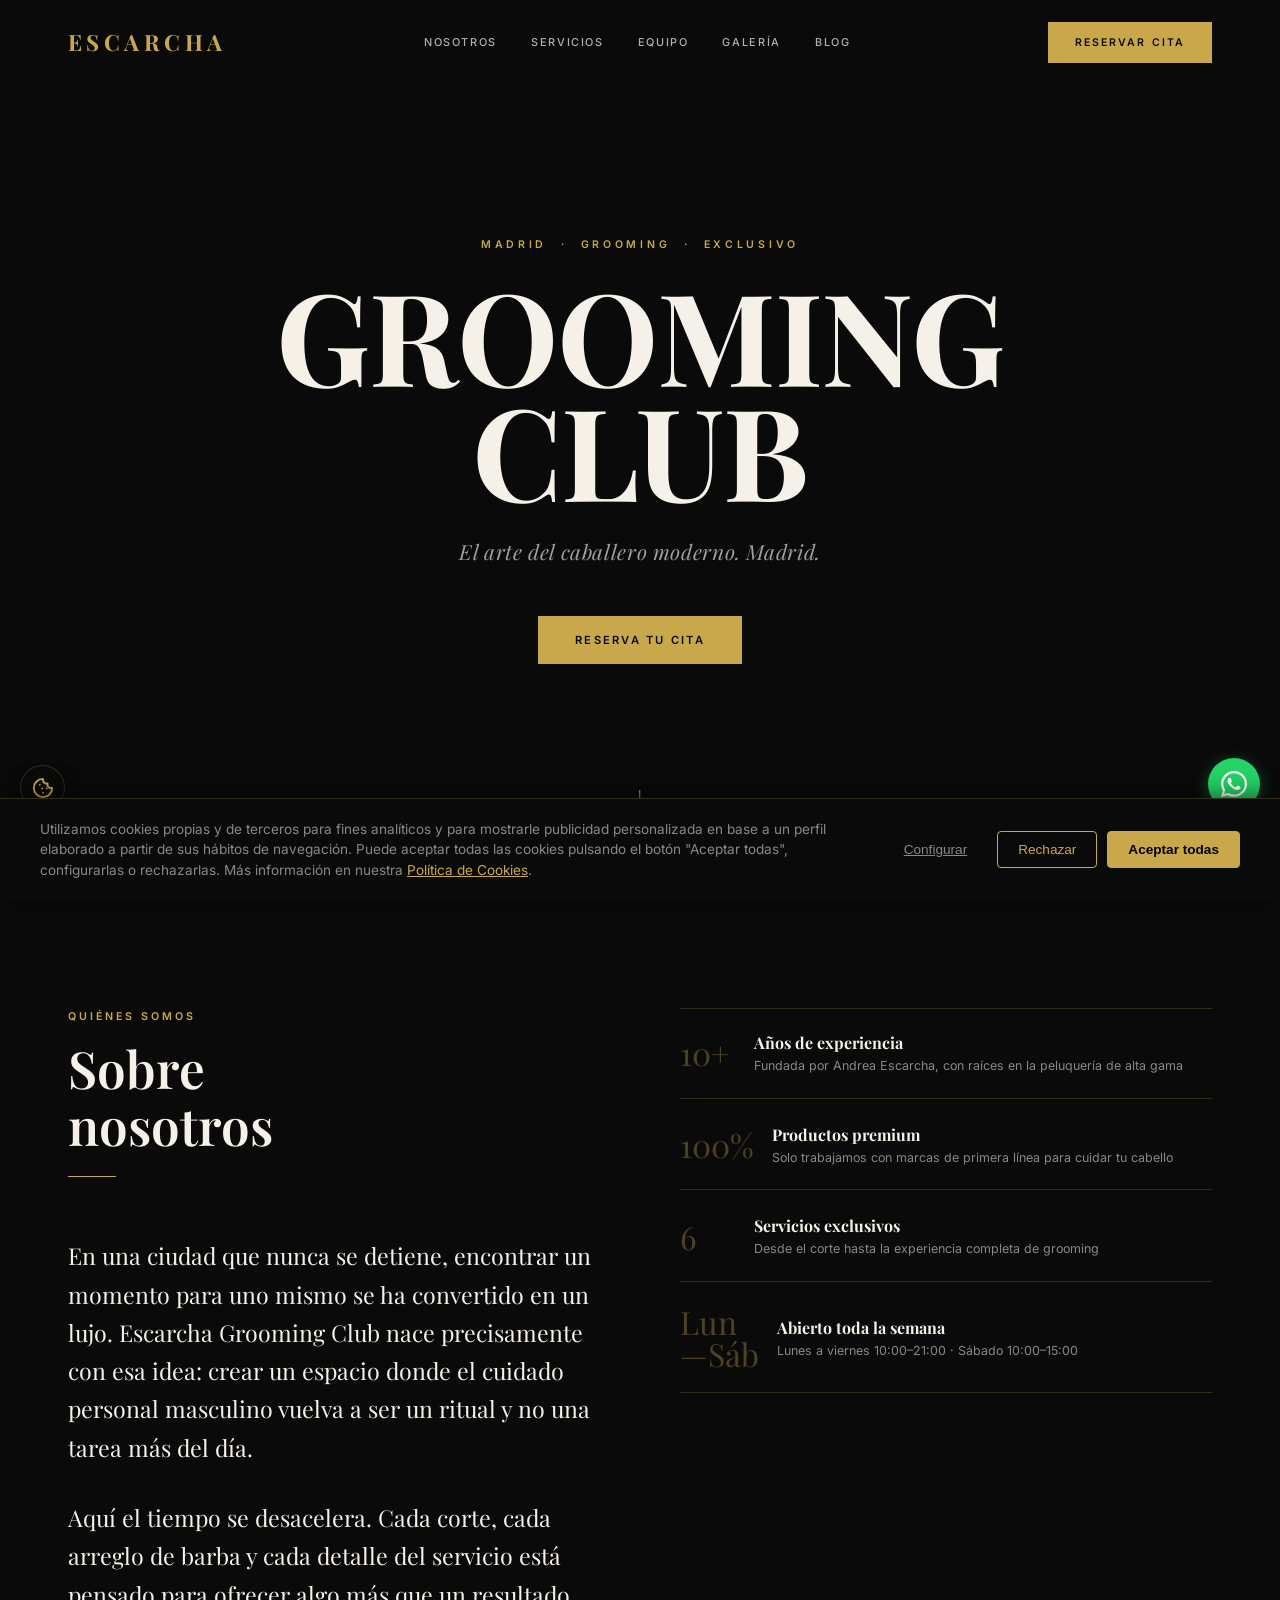
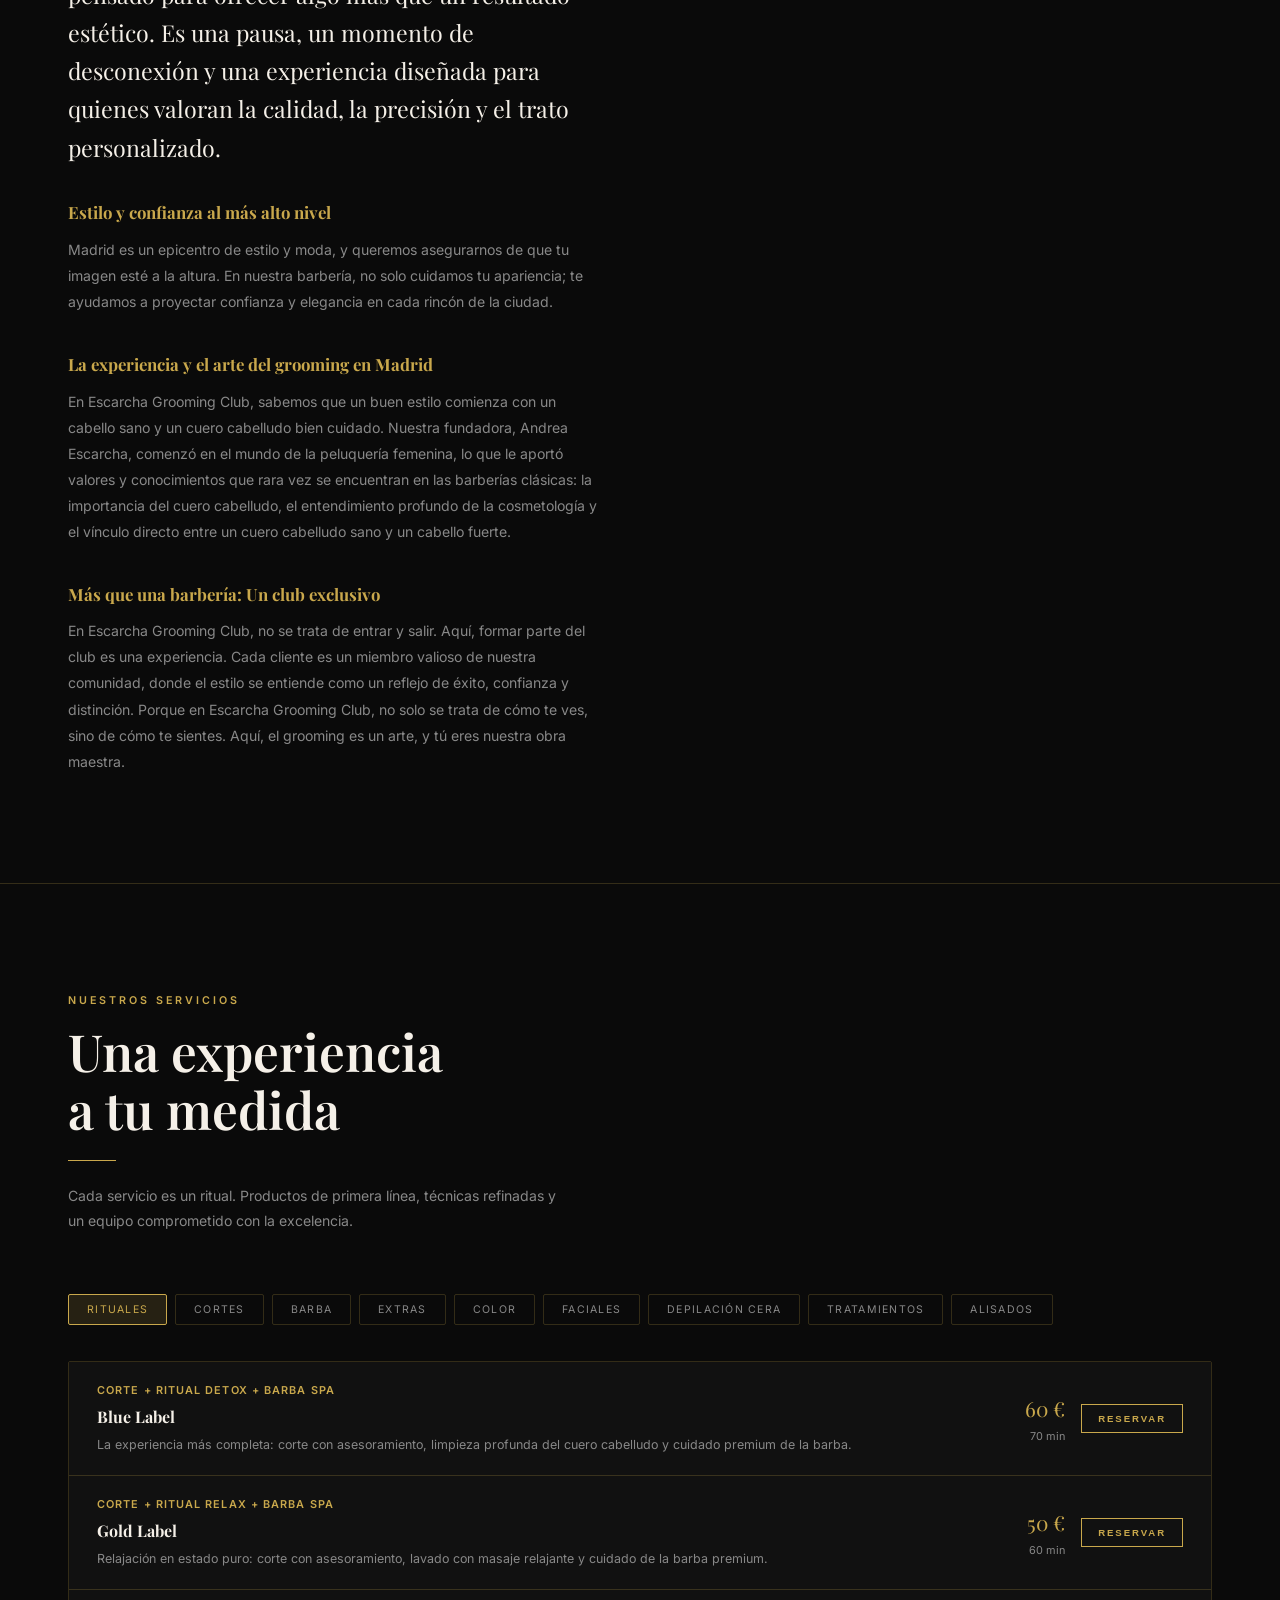
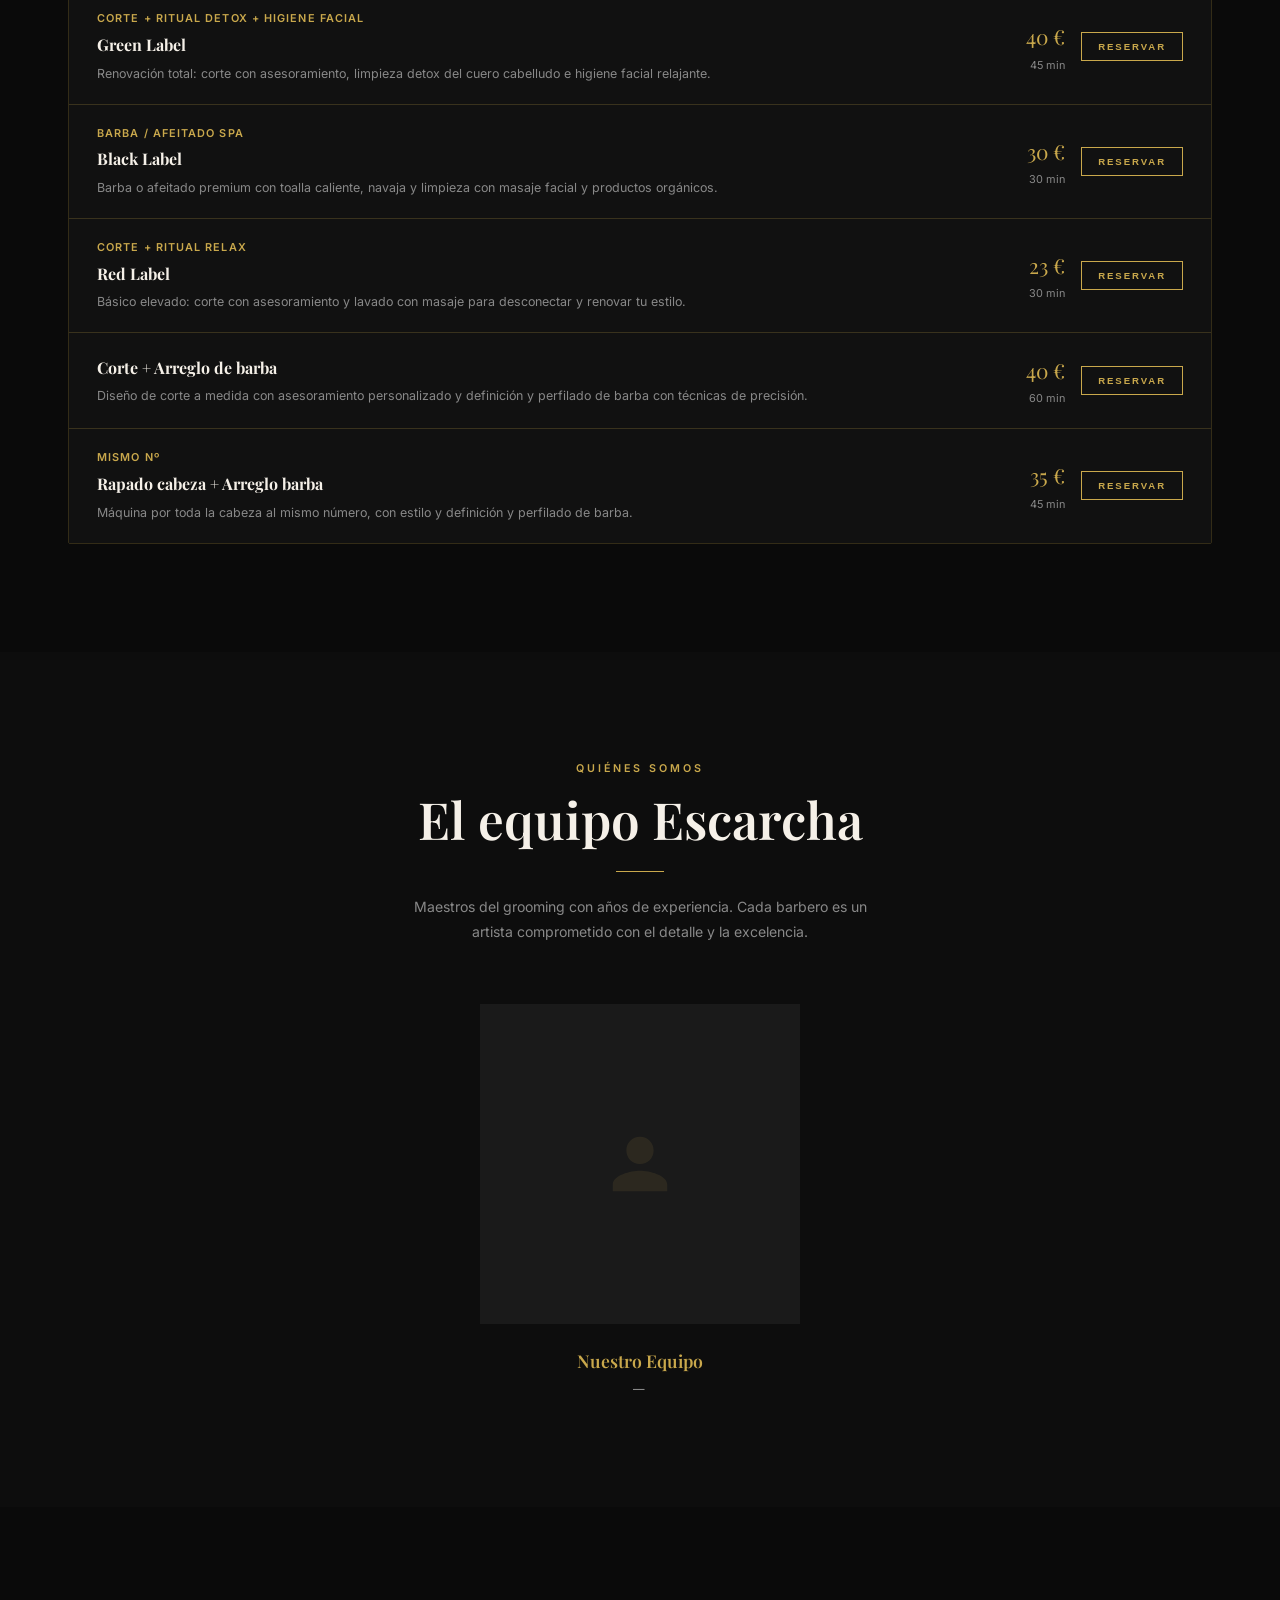
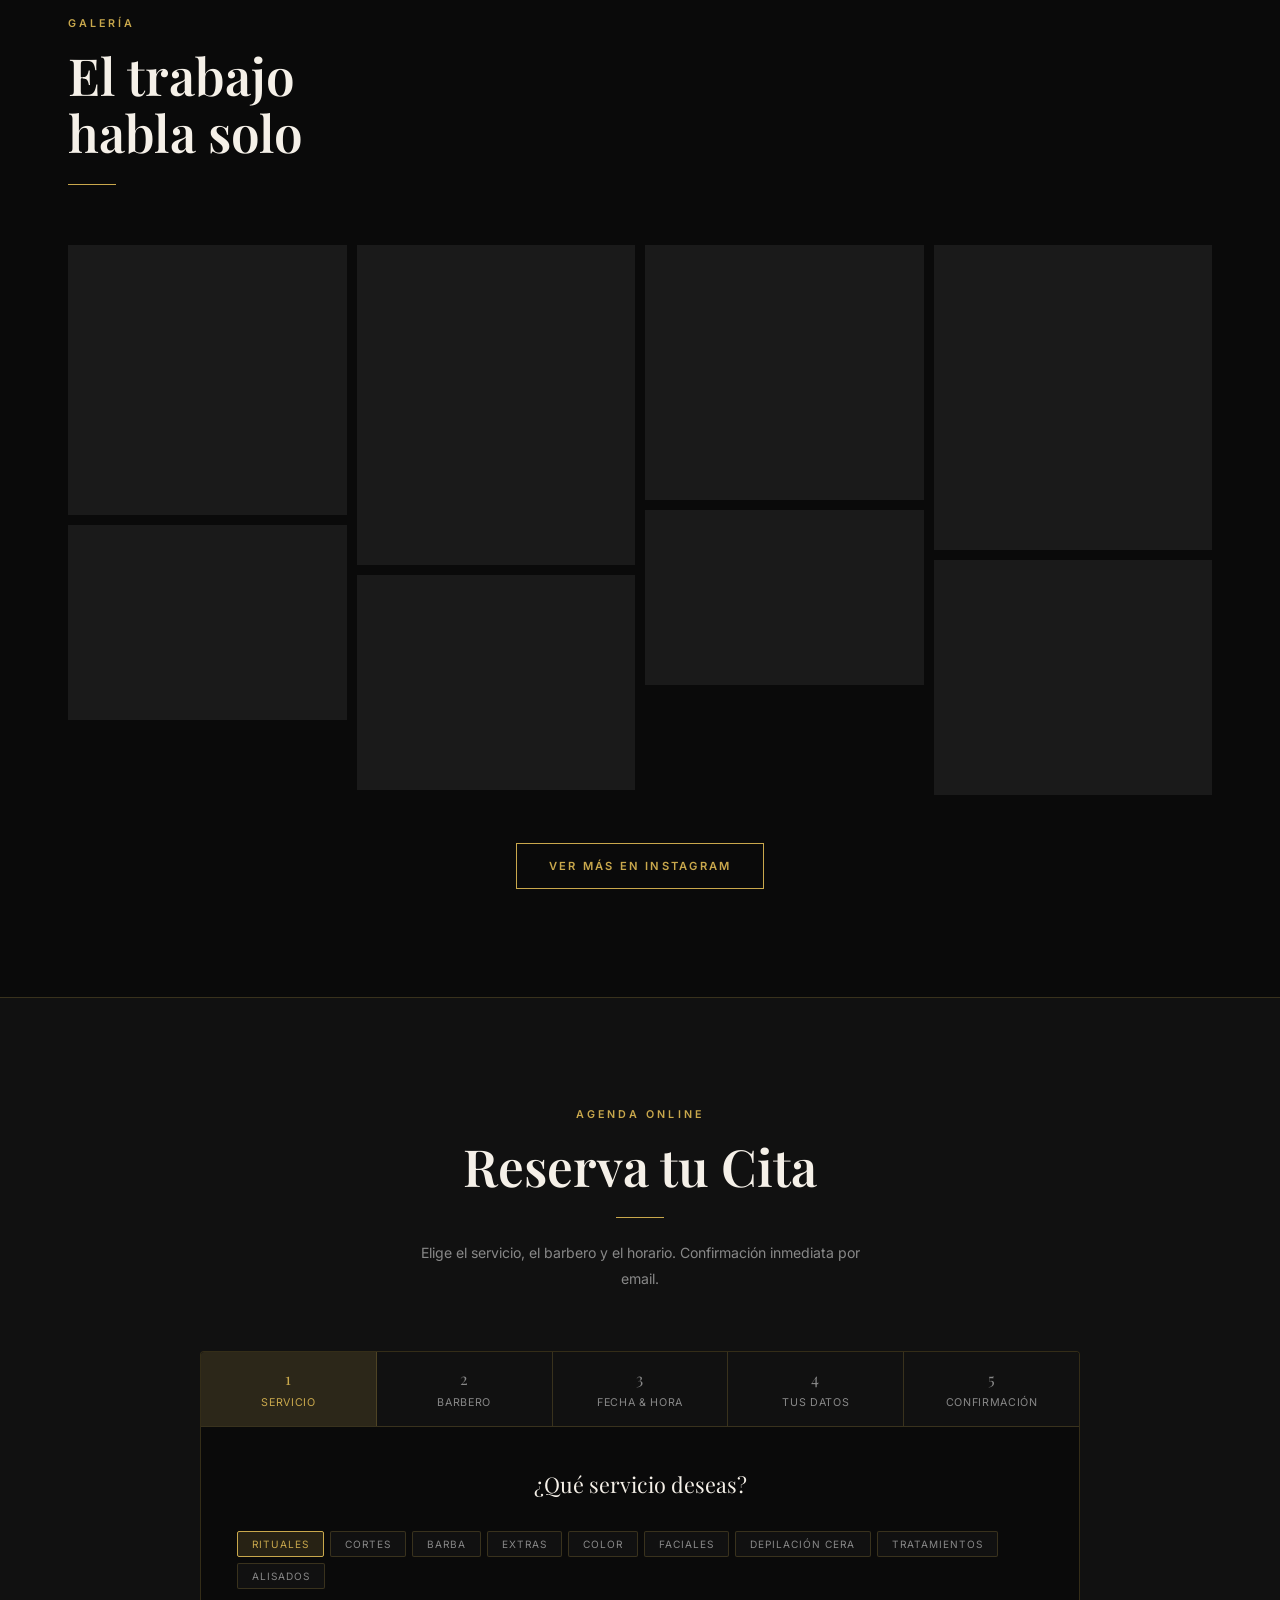
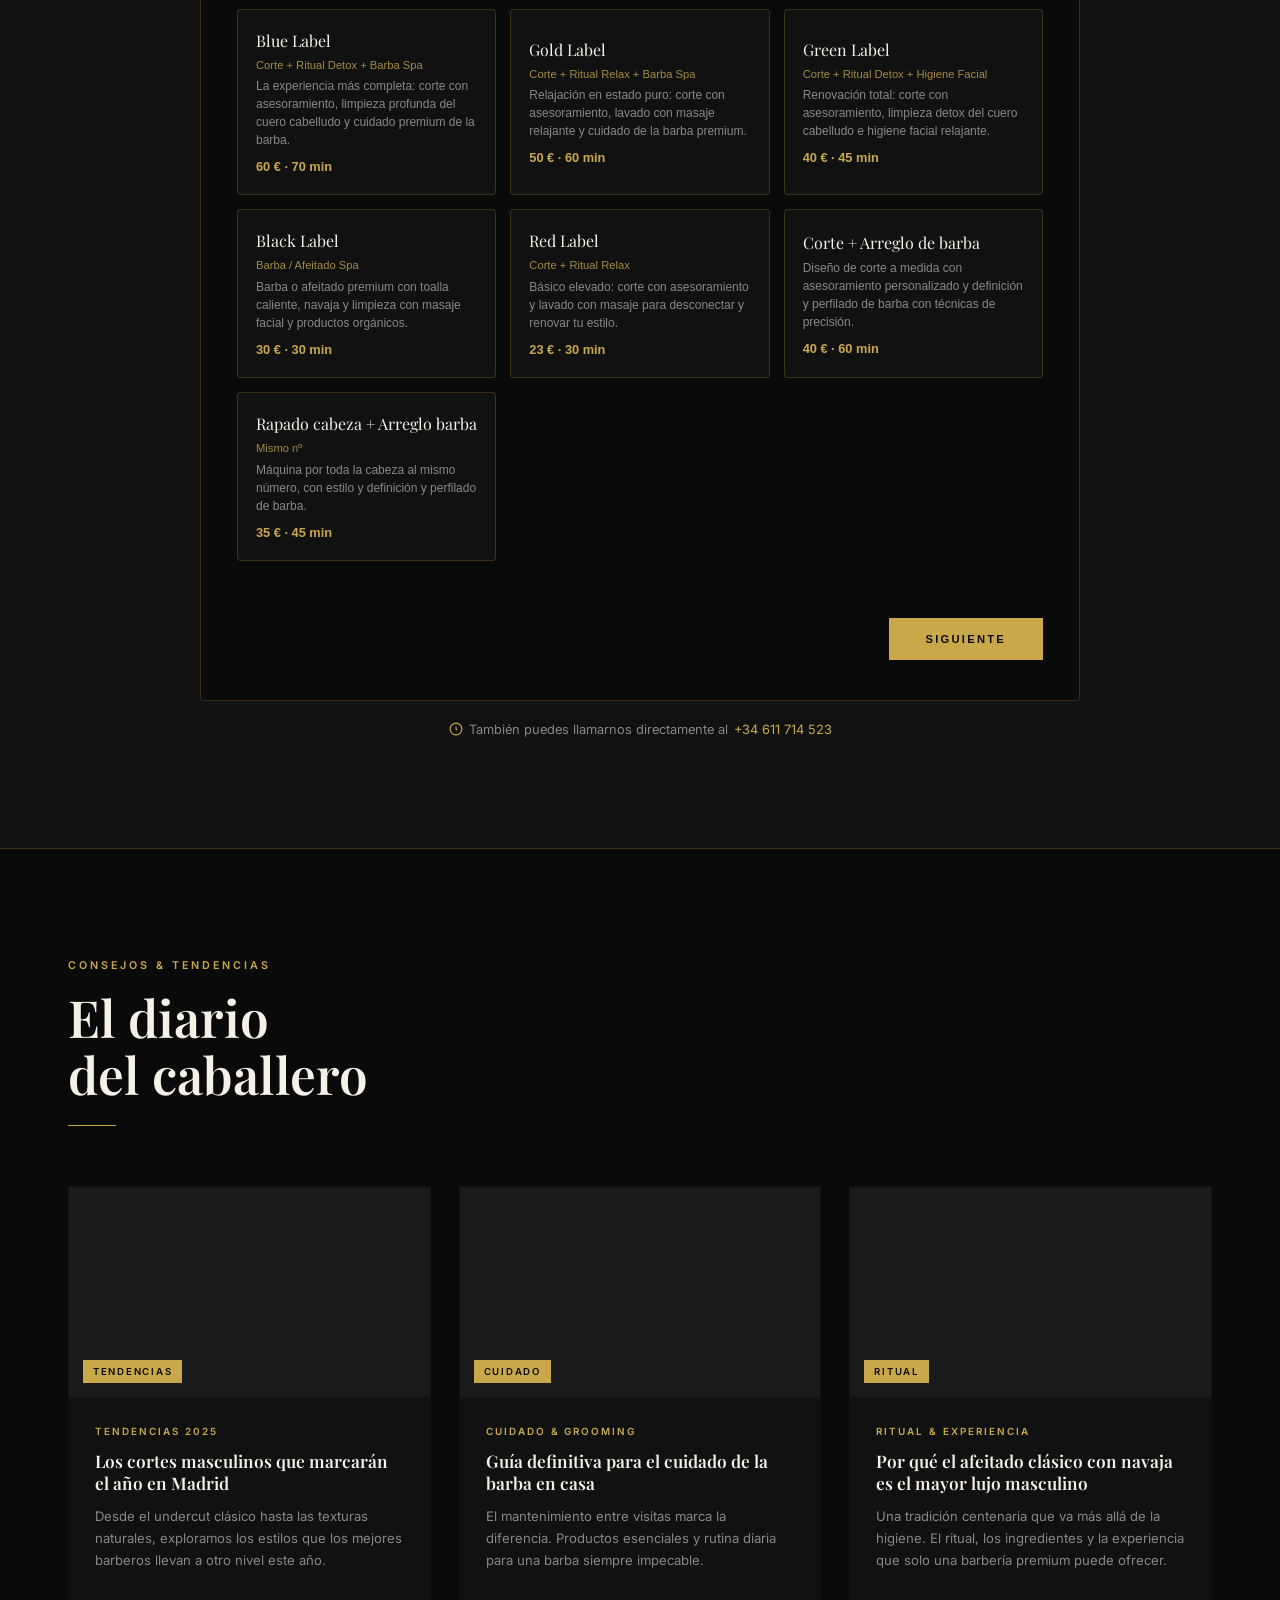
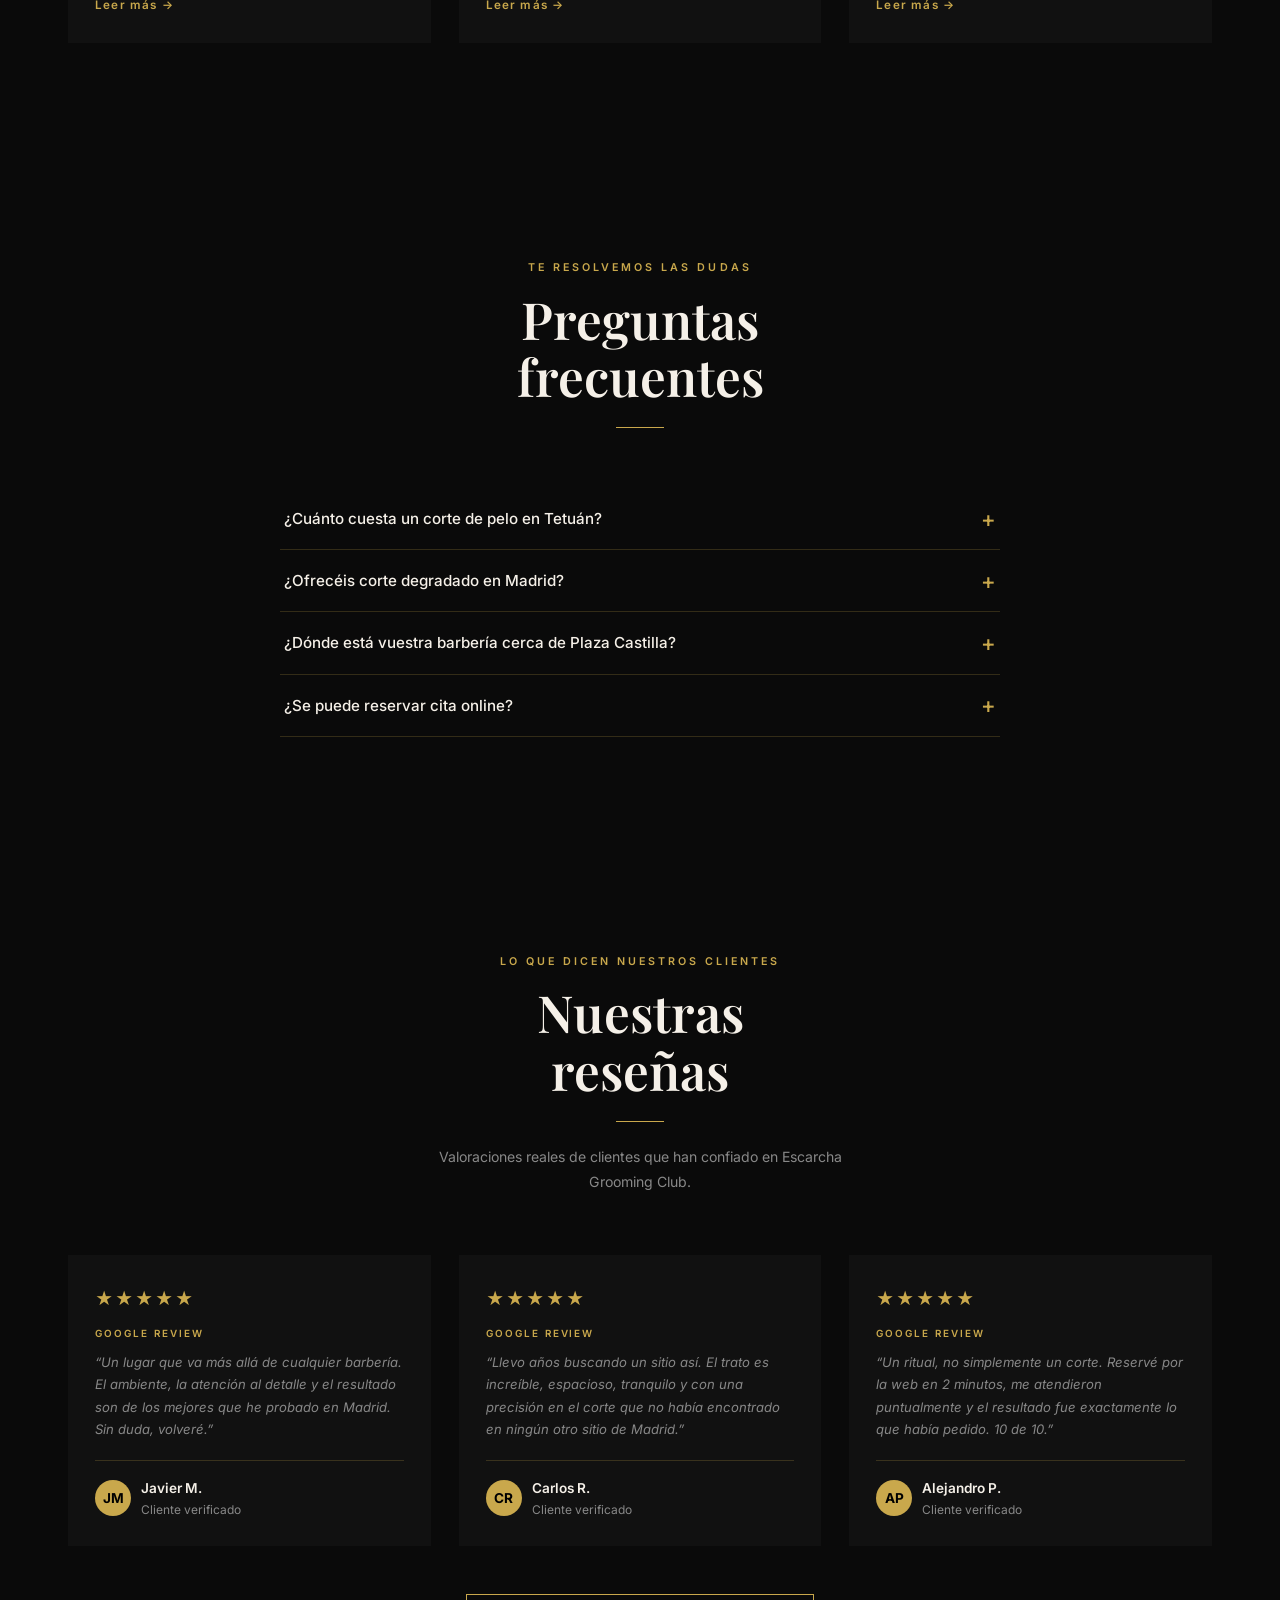
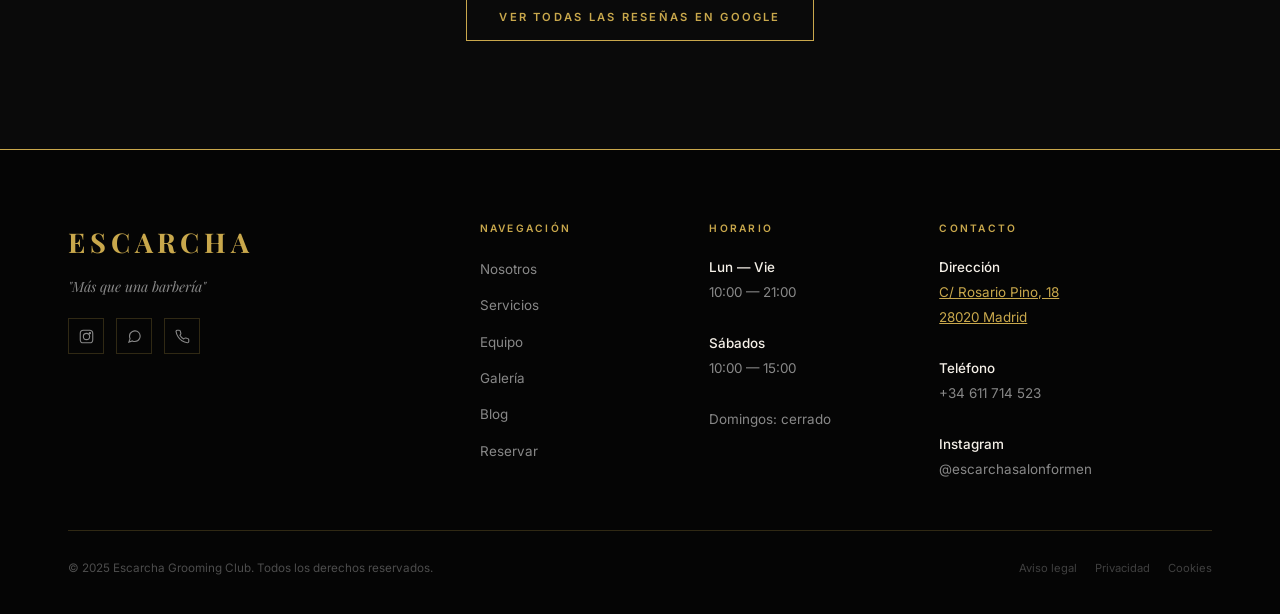
==== index.html @ e67a514d "Allow country prefix in phone validation" ====
<!DOCTYPE html>
<html lang="es">
<head>
  <meta charset="UTF-8" />
  <meta name="viewport" content="width=device-width, initial-scale=1.0" />
  <title>Barbería masculina en Tetuán Madrid | Escarcha Grooming Club</title>
  <meta name="description" content="Escarcha Grooming Club, barbería premium para hombres en Tetuán, Madrid. Cerca de Plaza Castilla y Paseo de la Castellana. Corte de pelo, corte degradado, arreglo de barba y afeitado clásico. Reserva online." />

  <!-- =====================================================================
       META OG — Actualizar og:image con URL real de la imagen de portada
  ====================================================================== -->
  <meta property="og:type"        content="website" />
  <meta property="og:title"       content="Barbería masculina en Tetuán Madrid | Escarcha Grooming Club" />
  <meta property="og:description" content="Barbería premium cerca de Plaza Castilla y Paseo de la Castellana. Corte, degradado, barba y afeitado clásico. Reserva online." />
  <meta property="og:url"         content="https://escarchagroomingclub.com" />
  <meta property="og:image"       content="https://escarchagroomingclub.com/og-image.jpg" /><!-- CAMBIAR: poner URL real -->
  <meta property="og:locale"      content="es_ES" />
  <meta name="twitter:card"        content="summary_large_image" />
  <meta name="twitter:title"       content="Escarcha Grooming Club" />
  <meta name="twitter:description" content="Barbería exclusiva para hombres en Madrid." />
  <meta name="twitter:image"       content="https://escarchagroomingclub.com/og-image.jpg" /><!-- CAMBIAR: poner URL real -->

  <!-- =====================================================================
       SCHEMA.ORG — LocalBusiness (HairSalon)
  ====================================================================== -->
  <script type="application/ld+json">
  {
    "@context": "https://schema.org",
    "@type": "HairSalon",
    "name": "Escarcha Grooming Club",
    "description": "Barbería premium para hombres en Tetuán, Madrid. Corte de pelo, corte degradado, arreglo de barba y afeitado clásico. Cerca de Plaza Castilla y Paseo de la Castellana.",
    "url": "https://escarcha.onrender.com",
    "telephone": "+34611714523",
    "priceRange": "€€",
    "currenciesAccepted": "EUR",
    "paymentAccepted": "Cash, Credit Card",
    "hasMap": "https://maps.google.com/?q=C/+Rosario+Pino+18+Madrid",
    "address": {
      "@type": "PostalAddress",
      "streetAddress": "C/ Rosario Pino, 18",
      "addressLocality": "Madrid",
      "addressRegion": "Madrid",
      "postalCode": "28020",
      "addressCountry": "ES"
    },
    "geo": {
      "@type": "GeoCoordinates",
      "latitude": 40.4469,
      "longitude": -3.7038
    },
    "openingHoursSpecification": [
      {
        "@type": "OpeningHoursSpecification",
        "dayOfWeek": ["Monday","Tuesday","Wednesday","Thursday","Friday"],
        "opens": "10:00",
        "closes": "21:00"
      },
      {
        "@type": "OpeningHoursSpecification",
        "dayOfWeek": "Saturday",
        "opens": "10:00",
        "closes": "15:00"
      }
    ],
    "hasOfferCatalog": {
      "@type": "OfferCatalog",
      "name": "Servicios de barbería",
      "itemListElement": [
        { "@type": "Offer", "itemOffered": { "@type": "Service", "name": "Corte de pelo para hombre Madrid" } },
        { "@type": "Offer", "itemOffered": { "@type": "Service", "name": "Corte degradado fade Tetuán" } },
        { "@type": "Offer", "itemOffered": { "@type": "Service", "name": "Arreglo de barba Madrid" } },
        { "@type": "Offer", "itemOffered": { "@type": "Service", "name": "Afeitado clásico Madrid" } }
      ]
    },
    "sameAs": ["https://www.instagram.com/escarchasalonformen"]
  }
  </script>
  <script type="application/ld+json">
  {
    "@context": "https://schema.org",
    "@type": "FAQPage",
    "mainEntity": [
      {
        "@type": "Question",
        "name": "¿Cuánto cuesta un corte de pelo en Tetuán?",
        "acceptedAnswer": { "@type": "Answer", "text": "En Escarcha Grooming Club los precios arrancan desde €15-€20 para cortes básicos y pueden llegar a €30-€40 para servicios premium personalizados con tratamientos incluidos." }
      },
      {
        "@type": "Question",
        "name": "¿Ofrecéis corte degradado en Madrid?",
        "acceptedAnswer": { "@type": "Answer", "text": "Sí, el corte degradado (fade) es uno de nuestros servicios estrella. Realizamos todos los estilos de fade: bajo, medio, alto y skin fade, siempre con acabado de precisión." }
      },
      {
        "@type": "Question",
        "name": "¿Dónde está vuestra barbería cerca de Plaza Castilla?",
        "acceptedAnswer": { "@type": "Answer", "text": "Estamos en C/ Rosario Pino, 18, Madrid (CP 28020), a pocos minutos de Plaza Castilla y Paseo de la Castellana, con fácil acceso en metro y autobús." }
      },
      {
        "@type": "Question",
        "name": "¿Se puede reservar cita online?",
        "acceptedAnswer": { "@type": "Answer", "text": "Sí, puedes reservar tu cita directamente desde nuestra web en la sección de Reservas. Elijes barbero, servicio, día y hora en menos de 2 minutos." }
      }
    ]
  }
  </script>

  <!-- Google Fonts: Playfair Display + Inter -->
  <link rel="preconnect" href="https://fonts.googleapis.com" />
  <link rel="preconnect" href="https://fonts.gstatic.com" crossorigin />
  <link href="https://fonts.googleapis.com/css2?family=Playfair+Display:ital,wght@0,400;0,600;0,700;1,400&family=Inter:wght@300;400;500;600&display=swap" rel="stylesheet" />

  <!-- Google Identity Services -->
  <script src="https://accounts.google.com/gsi/client" async defer></script>

  <style>
    /* ===================================================================
       CSS CUSTOM PROPERTIES — Editar aquí para cambiar el tema completo
    =================================================================== */
    :root {
      --color-bg:       #0a0a0a;
      --color-bg-card:  #111111;
      --color-bg-hover: #161616;
      --color-gold:     #c9a84c;
      --color-gold-dim: rgba(201,168,76,0.15);
      --color-white:    #f5f0e8;
      --color-gray:     #888888;
      --color-border:   rgba(201,168,76,0.22);

      --font-display: 'Playfair Display', Georgia, serif;
      --font-body:    'Inter', system-ui, sans-serif;

      --transition: 0.35s cubic-bezier(0.25, 0.46, 0.45, 0.94);

      /* ================================================================
         IMAGEN FONDO HERO — Cambiar por URL real o ruta local
         Ejemplo local: url('img/hero.jpg')
      ================================================================ */
      --hero-bg-image: url('https://images.unsplash.com/photo-1503951914875-452162b0f3f1?w=1920&q=80');
    }

    /* ===================================================================
       RESET & BASE
    =================================================================== */
    *, *::before, *::after { box-sizing: border-box; margin: 0; padding: 0; }
    html { scroll-behavior: smooth; font-size: 16px; }

    /* ACCESIBILIDAD: visually hidden para SEO semántico */
    .sr-only {
      position: absolute; width: 1px; height: 1px;
      padding: 0; margin: -1px; overflow: hidden;
      clip: rect(0,0,0,0); white-space: nowrap; border: 0;
    }

    /* FAQ ACORDEON */
    .faq-list { max-width: 720px; margin: 48px auto 0; }
    .faq-item { border-bottom: 1px solid var(--color-border); }
    .faq-q {
      list-style: none; cursor: pointer;
      padding: 18px 4px; font-size: 0.95rem; font-weight: 500;
      color: var(--color-white); display: flex; justify-content: space-between; align-items: center;
      transition: color var(--transition);
    }
    .faq-q::after { content: '+'; color: var(--color-gold); font-size: 1.4rem; line-height: 1; transition: transform 0.3s; }
    details[open] > .faq-q::after { transform: rotate(45deg); }
    .faq-q:hover { color: var(--color-gold); }
    .faq-a { padding: 0 4px 18px; font-size: 0.88rem; color: var(--color-gray); line-height: 1.8; }

    body {
      background: var(--color-bg);
      color: var(--color-white);
      font-family: var(--font-body);
      font-weight: 400;
      line-height: 1.65;
      overflow-x: hidden;
      -webkit-font-smoothing: antialiased;
    }
    img { display: block; max-width: 100%; }
    a   { color: inherit; text-decoration: none; }
    ul  { list-style: none; }

    /* ===================================================================
       UTILIDADES
    =================================================================== */
    .container {
      width: 100%;
      max-width: 1200px;
      margin: 0 auto;
      padding: 0 28px;
    }
    .section-label {
      display: block;
      font-size: 0.67rem;
      font-weight: 600;
      letter-spacing: 0.28em;
      text-transform: uppercase;
      color: var(--color-gold);
      margin-bottom: 14px;
    }
    .section-title {
      font-family: var(--font-display);
      font-size: clamp(2rem, 5vw, 3.2rem);
      font-weight: 600;
      line-height: 1.12;
      color: var(--color-white);
    }
    .gold-divider {
      display: block;
      width: 48px;
      height: 1px;
      background: var(--color-gold);
      margin: 22px 0;
    }
    .center { text-align: center; }
    .center .gold-divider { margin-left: auto; margin-right: auto; }

    /* Botón primario dorado */
    .btn-gold {
      display: inline-block;
      padding: 14px 36px;
      background: var(--color-gold);
      border: 1px solid var(--color-gold);
      color: var(--color-bg);
      font-size: 0.7rem;
      font-weight: 600;
      letter-spacing: 0.2em;
      text-transform: uppercase;
      transition: background var(--transition), color var(--transition);
      cursor: pointer;
    }
    .btn-gold:hover { background: transparent; color: var(--color-gold); }

    /* Botón outline dorado */
    .btn-outline {
      display: inline-block;
      padding: 13px 32px;
      border: 1px solid var(--color-gold);
      background: transparent;
      color: var(--color-gold);
      font-size: 0.7rem;
      font-weight: 600;
      letter-spacing: 0.2em;
      text-transform: uppercase;
      transition: background var(--transition), color var(--transition);
      cursor: pointer;
    }
    .btn-outline:hover { background: var(--color-gold); color: var(--color-bg); }

    /* ===================================================================
       ANIMACIONES SCROLL — Intersection Observer (sin librerías)
    =================================================================== */
    .reveal {
      opacity: 0;
      transform: translateY(28px);
      transition: opacity 0.7s ease, transform 0.7s ease;
    }
    .reveal.visible {
      opacity: 1;
      transform: translateY(0);
    }
    .reveal-d1 { transition-delay: 0.08s; }
    .reveal-d2 { transition-delay: 0.16s; }
    .reveal-d3 { transition-delay: 0.24s; }
    .reveal-d4 { transition-delay: 0.32s; }
    .reveal-d5 { transition-delay: 0.40s; }

    /* ===================================================================
       SECCIONES — Espaciado
    =================================================================== */
    .sec { padding: 108px 0; }
    .sec-sm { padding: 80px 0; }
    .sec-head { margin-bottom: 60px; }

    /* ===================================================================
       1. HEADER FIJO
    =================================================================== */
    #header {
      position: fixed;
      top: 0; left: 0; right: 0;
      z-index: 1000;
      padding: 22px 0;
      transition: padding var(--transition), background var(--transition), backdrop-filter var(--transition), border-color var(--transition);
      border-bottom: 1px solid transparent;
    }
    #header.scrolled {
      padding: 13px 0;
      background: rgba(10,10,10,0.9);
      backdrop-filter: blur(18px);
      -webkit-backdrop-filter: blur(18px);
      border-bottom-color: var(--color-border);
    }
    .hd-inner {
      display: flex;
      align-items: center;
      justify-content: space-between;
      gap: 24px;
    }
    .hd-logo {
      font-family: var(--font-display);
      font-size: 1.4rem;
      font-weight: 700;
      letter-spacing: 0.2em;
      color: var(--color-gold);
      text-transform: uppercase;
      flex-shrink: 0;
    }
    .hd-nav {
      display: flex;
      align-items: center;
      gap: 34px;
    }
    .hd-nav a {
      font-size: 0.68rem;
      font-weight: 500;
      letter-spacing: 0.15em;
      text-transform: uppercase;
      color: rgba(245,240,232,0.72);
      transition: color var(--transition), opacity var(--transition);
    }
    .hd-nav a:hover { color: var(--color-gold); opacity: 1; }

    /* Hamburger */
    .hbg {
      display: none;
      flex-direction: column;
      gap: 5px;
      padding: 4px;
      background: none;
      border: none;
      cursor: pointer;
    }
    .hbg span {
      display: block;
      width: 24px;
      height: 1px;
      background: var(--color-white);
      transition: var(--transition);
    }
    .hbg.open span:nth-child(1) { transform: translateY(6px) rotate(45deg); }
    .hbg.open span:nth-child(2) { opacity: 0; }
    .hbg.open span:nth-child(3) { transform: translateY(-6px) rotate(-45deg); }

    /* Mobile nav overlay */
    .mob-nav {
      display: none;
      position: fixed;
      inset: 0;
      z-index: 999;
      background: rgba(10,10,10,0.97);
      flex-direction: column;
      align-items: center;
      justify-content: center;
      gap: 30px;
    }
    .mob-nav.open { display: flex; }
    .mob-nav a {
      font-family: var(--font-display);
      font-size: 1.6rem;
      color: var(--color-white);
      transition: color var(--transition);
    }
    .mob-nav a:hover { color: var(--color-gold); }

    @media (max-width: 900px) {
      .hd-nav, .hd-cta { display: none; }
      .hbg { display: flex; }
    }

    /* ===================================================================
       2. HERO — Fullscreen
    =================================================================== */
    #hero {
      position: relative;
      min-height: 100vh;
      display: flex;
      align-items: center;
      justify-content: center;
      text-align: center;
      overflow: hidden;
    }
    .hero-bg {
      position: absolute;
      inset: 0;
      /* IMAGEN HERO — Cambia --hero-bg-image en :root */
      background-image: var(--hero-bg-image);
      background-size: cover;
      background-position: center;
      filter: brightness(0.25);
      transform: scale(1.04);
      transition: transform 9s ease-out;
    }
    .hero-bg.loaded { transform: scale(1); }
    .hero-ov {
      position: absolute;
      inset: 0;
      background: linear-gradient(to bottom, rgba(10,10,10,0.1) 0%, rgba(10,10,10,0.05) 50%, rgba(10,10,10,0.65) 100%);
    }
    .hero-cnt {
      position: relative;
      z-index: 2;
      max-width: 800px;
      padding: 0 28px;
    }
    .hero-eyebrow {
      font-size: 0.66rem;
      font-weight: 600;
      letter-spacing: 0.35em;
      text-transform: uppercase;
      color: var(--color-gold);
      margin-bottom: 24px;
    }
    .hero-title {
      font-family: var(--font-display);
      font-size: clamp(4rem, 12vw, 8rem);
      font-weight: 700;
      line-height: 0.9;
      letter-spacing: -0.01em;
      color: var(--color-white);
      margin-bottom: 26px;
    }
    .hero-sub {
      font-family: var(--font-display);
      font-style: italic;
      font-size: clamp(1rem, 2.4vw, 1.3rem);
      color: rgba(245,240,232,0.65);
      margin-bottom: 48px;
      letter-spacing: 0.03em;
    }
    .hero-scroll-ind {
      position: absolute;
      bottom: 38px;
      left: 50%;
      transform: translateX(-50%);
      display: flex;
      flex-direction: column;
      align-items: center;
      gap: 8px;
      color: rgba(245,240,232,0.35);
      font-size: 0.6rem;
      letter-spacing: 0.2em;
      text-transform: uppercase;
    }
    .hero-scroll-line {
      width: 1px;
      height: 48px;
      background: linear-gradient(to bottom, var(--color-gold), transparent);
      animation: pulse-line 2.2s ease-in-out infinite;
    }
    @keyframes pulse-line {
      0%, 100% { opacity: 0.35; }
      50%       { opacity: 1; }
    }

    /* ===================================================================
       3. SERVICIOS + PRECIOS
    =================================================================== */
    #servicios { background: var(--color-bg); }

    /* Tabs de categoría */
    .srv-tabs {
      display: flex;
      flex-wrap: wrap;
      gap: 8px;
      margin-bottom: 36px;
    }
    .srv-tab {
      background: none;
      border: 1px solid var(--color-border);
      color: var(--color-gray);
      font-family: var(--font-body);
      font-size: 0.66rem;
      letter-spacing: 0.12em;
      text-transform: uppercase;
      padding: 8px 18px;
      cursor: pointer;
      border-radius: 2px;
      transition: all var(--transition);
    }
    .srv-tab:hover { border-color: var(--color-gold); color: var(--color-white); }
    .srv-tab.active { background: var(--color-gold-dim); border-color: var(--color-gold); color: var(--color-gold); }

    /* Panel de servicios */
    .srv-panel { display: none; }
    .srv-panel.active { display: block; }
    .srv-list { border: 1px solid var(--color-border); border-radius: 2px; overflow: hidden; }

    .srv-row {
      display: grid;
      grid-template-columns: 1fr auto;
      gap: 20px;
      align-items: center;
      padding: 20px 28px;
      background: var(--color-bg-card);
      border-bottom: 1px solid var(--color-border);
      position: relative;
      overflow: hidden;
      transition: background var(--transition);
    }
    .srv-row::before {
      content: '';
      position: absolute;
      left: 0; top: 0;
      width: 2px; height: 0;
      background: var(--color-gold);
      transition: height 0.4s ease;
    }
    .srv-row:hover::before { height: 100%; }
    .srv-row:hover { background: var(--color-bg-hover); }
    .srv-row:last-child { border-bottom: none; }

    .srv-row-subtitle {
      font-size: 0.68rem;
      color: var(--color-gold);
      text-transform: uppercase;
      letter-spacing: 0.1em;
      font-weight: 600;
      margin: 0 0 4px;
    }
    .srv-row-name {
      font-family: var(--font-display);
      font-size: 1rem;
      color: var(--color-white);
      margin: 0 0 5px;
    }
    .srv-row-desc {
      font-size: 0.78rem;
      color: var(--color-gray);
      line-height: 1.6;
      margin: 0;
    }
    .srv-row-right { text-align: right; flex-shrink: 0; }
    .srv-row-price {
      font-family: var(--font-display);
      font-size: 1.3rem;
      color: var(--color-gold);
      display: block;
      white-space: nowrap;
    }
    .srv-row-dur {
      font-size: 0.68rem;
      color: var(--color-gray);
      display: block;
      margin-top: 3px;
      white-space: nowrap;
    }
    @media (max-width: 560px) {
      .srv-row { grid-template-columns: 1fr; }
      .srv-row-right { text-align: left; display: flex; align-items: center; gap: 14px; margin-top: 8px; }
    }

    /* Tabs categoría en el widget de reservas */
    .bk-cat-tabs {
      display: flex;
      flex-wrap: wrap;
      gap: 6px;
      margin-bottom: 20px;
    }
    .bk-cat-tab {
      background: var(--color-bg-card);
      border: 1px solid var(--color-border);
      color: var(--color-gray);
      font-family: var(--font-body);
      font-size: 0.63rem;
      letter-spacing: 0.1em;
      text-transform: uppercase;
      padding: 6px 14px;
      border-radius: 2px;
      cursor: pointer;
      transition: all var(--transition);
    }
    .bk-cat-tab:hover { border-color: var(--color-gold); color: var(--color-white); }
    .bk-cat-tab.active { background: var(--color-gold-dim); border-color: var(--color-gold); color: var(--color-gold); }

    /* ===================================================================
       4. EQUIPO
    =================================================================== */
    #equipo { background: #0d0d0d; }

    .team-grid {
      display: flex;
      flex-wrap: wrap;
      justify-content: center;
      gap: 36px;
    }

    .team-card {
      flex: 0 1 320px;
      min-width: 220px;
      text-align: center;
    }
    @media (max-width: 480px) { .team-card { flex: 1 1 100%; } }
    .team-photo {
      width: 100%;
      aspect-ratio: 1;
      background: #1a1a1a;
      margin-bottom: 22px;
      position: relative;
      overflow: hidden;
    }
    /* ================================================================
       FOTOS EQUIPO — Reemplazar .ph-avatar con:
       <img src="img/andrea.jpg" alt="Andrea Escarcha, Fundadora">
       dentro de .team-photo
    ================================================================ */
    .ph-avatar {
      position: absolute;
      inset: 0;
      display: flex;
      align-items: center;
      justify-content: center;
    }
    .ph-avatar svg { width: 68px; height: 68px; opacity: 0.1; color: var(--color-gold); }
    .team-name {
      font-family: var(--font-display);
      font-size: 1.1rem;
      font-weight: 600;
      color: var(--color-gold);
      margin-bottom: 5px;
    }
    .team-role {
      font-size: 0.72rem;
      font-weight: 500;
      letter-spacing: 0.16em;
      text-transform: uppercase;
      color: var(--color-gray);
    }
    .team-desc {
      margin-top: 12px;
      font-size: 0.82rem;
      color: var(--color-gray);
      line-height: 1.7;
    }

    /* ===================================================================
       5. GALERÍA — Masonry CSS puro (sin JS)
    =================================================================== */
    #galeria { background: var(--color-bg); }

    .gallery {
      columns: 4;
      column-gap: 10px;
    }
    @media (max-width: 1024px) { .gallery { columns: 3; } }
    @media (max-width: 640px)  { .gallery { columns: 2; } }
    @media (max-width: 380px)  { .gallery { columns: 1; } }

    .g-item {
      break-inside: avoid;
      margin-bottom: 10px;
      position: relative;
      overflow: hidden;
      cursor: pointer;
    }
    /* ================================================================
       IMÁGENES GALERÍA — Reemplazar .g-ph con <img> reales:
       <img src="img/galeria/foto1.jpg" alt="Corte clásico Madrid">
       El CSS de alturas escalonadas seguirá aplicando
    ================================================================ */
    .g-ph { width: 100%; background: #1a1a1a; display: block; }
    .g-item:nth-child(1) .g-ph { height: 270px; }
    .g-item:nth-child(2) .g-ph { height: 195px; }
    .g-item:nth-child(3) .g-ph { height: 320px; }
    .g-item:nth-child(4) .g-ph { height: 215px; }
    .g-item:nth-child(5) .g-ph { height: 255px; }
    .g-item:nth-child(6) .g-ph { height: 175px; }
    .g-item:nth-child(7) .g-ph { height: 305px; }
    .g-item:nth-child(8) .g-ph { height: 235px; }

    .g-ov {
      position: absolute;
      inset: 0;
      background: rgba(201,168,76,0);
      display: flex;
      align-items: center;
      justify-content: center;
      transition: background var(--transition);
    }
    .g-ov svg {
      width: 34px;
      height: 34px;
      color: #fff;
      opacity: 0;
      transform: scale(0.6);
      transition: opacity var(--transition), transform var(--transition);
    }
    .g-item:hover .g-ov { background: rgba(201,168,76,0.55); }
    .g-item:hover .g-ov svg { opacity: 1; transform: scale(1); }

    /* ===================================================================
       6. RESERVAS — Cal.com embed
    =================================================================== */
    #reservas {
      background: var(--color-bg-card);
      border-top: 1px solid var(--color-border);
      border-bottom: 1px solid var(--color-border);
    }
    .booking-wrap {
      max-width: 880px;
      margin: 0 auto;
      text-align: center;
    }
    .booking-frame {
      margin-top: 50px;
    }
    /* ── Widget de reservas propio ───────────────────────────────────────── */
    .bk-widget {
      margin-top: 50px;
      background: var(--color-bg);
      border: 1px solid var(--color-border);
      border-radius: 4px;
      overflow: hidden;
    }

    /* Barra de progreso */
    .bk-progress {
      display: flex;
      align-items: stretch;
      background: var(--color-bg-card);
      border-bottom: 1px solid var(--color-border);
    }
    .bk-progress-step {
      flex: 1;
      padding: 14px 8px;
      text-align: center;
      font-family: var(--font-body);
      font-size: 0.67rem;
      letter-spacing: 0.06em;
      color: var(--color-gray);
      text-transform: uppercase;
      border-right: 1px solid var(--color-border);
      transition: color var(--transition), background var(--transition);
      cursor: default;
    }
    .bk-progress-step:last-child { border-right: none; }
    .bk-progress-step.active {
      color: var(--color-gold);
      background: var(--color-gold-dim);
    }
    .bk-progress-step.done { color: var(--color-gold); opacity: 0.55; }
    .bk-progress-num {
      display: block;
      font-size: 1rem;
      font-family: var(--font-display);
      margin-bottom: 2px;
    }
    @media (max-width: 600px) {
      .bk-progress-label { display: none; }
    }

    /* Contenido del paso */
    .bk-body { padding: 40px 36px; }
    @media (max-width: 600px) { .bk-body { padding: 28px 18px; } }

    .bk-step { display: none; }
    .bk-step.active { display: block; }

    .bk-step-title {
      font-family: var(--font-display);
      font-size: 1.35rem;
      color: var(--color-white);
      margin: 0 0 28px;
    }

    .bk-card-name {
      font-family: var(--font-display);
      font-size: 1rem;
      color: var(--color-white);
      margin: 0 0 6px;
    }
    .bk-card-desc {
      font-size: 0.75rem;
      color: var(--color-gray);
      line-height: 1.5;
      margin: 0 0 10px;
    }
    .bk-card-price {
      font-size: 0.8rem;
      color: var(--color-gold);
      font-weight: 600;
    }

    /* Cards de servicio */
    .bk-cards {
      display: grid;
      grid-template-columns: repeat(auto-fill, minmax(200px, 1fr));
      gap: 14px;
    }
    .bk-card {
      background: var(--color-bg-card);
      border: 1px solid var(--color-border);
      border-radius: 4px;
      padding: 20px 18px;
      cursor: pointer;
      transition: border-color var(--transition), background var(--transition);
      text-align: left;
    }
    .bk-card:hover { border-color: var(--color-gold); background: var(--color-bg-hover); }
    .bk-card.selected {
      border-color: var(--color-gold);
      background: var(--color-gold-dim);
    }

    /* Cards de barbero (horizontales) */
    .bk-barber-grid {
      display: grid;
      grid-template-columns: 1fr;
      gap: 12px;
    }
    .bk-card-barber {
      display: flex;
      align-items: center;
      gap: 16px;
      background: var(--color-bg-card);
      border: 1px solid var(--color-border);
      border-radius: 4px;
      padding: 12px 16px;
      cursor: pointer;
      transition: all var(--transition);
      text-align: left;
      min-height: 80px;
    }
    .bk-card-barber:hover { border-color: var(--color-gold); background: var(--color-bg-hover); }
    .bk-card-barber.selected { border-color: var(--color-gold); background: var(--color-gold-dim); }

    .bk-barber-img {
      width: 56px;
      height: 56px;
      border-radius: 50%;
      object-fit: cover;
      border: 1px solid var(--color-border);
      flex-shrink: 0;
      background: #1a1a1a;
      display: flex;
      align-items: center;
      justify-content: center;
    }
    .bk-barber-img svg { width: 24px; height: 24px; opacity: 0.3; color: var(--color-white); }

    .bk-card-role {
      font-size: 0.72rem;
      color: var(--color-gray);
      margin: 0;
    }

    /* Calendario */
    .bk-cal-wrap { display: flex; gap: 32px; flex-wrap: wrap; }
    .bk-calendar { flex: 0 0 auto; }
    .bk-cal-header {
      display: flex;
      align-items: center;
      justify-content: space-between;
      margin-bottom: 12px;
    }
    .bk-cal-nav {
      background: none;
      border: 1px solid var(--color-border);
      color: var(--color-gold);
      width: 30px; height: 30px;
      border-radius: 3px;
      cursor: pointer;
      font-size: 1rem;
      line-height: 1;
      transition: background var(--transition);
    }
    .bk-cal-nav:hover { background: var(--color-gold-dim); }
    .bk-cal-month {
      font-family: var(--font-display);
      font-size: 0.95rem;
      color: var(--color-white);
    }
    .bk-cal-grid {
      display: grid;
      grid-template-columns: repeat(7, 36px);
      gap: 4px;
    }
    .bk-cal-dow {
      text-align: center;
      font-size: 0.62rem;
      color: var(--color-gray);
      text-transform: uppercase;
      letter-spacing: 0.05em;
      padding: 4px 0;
    }
    .bk-cal-day {
      width: 36px; height: 36px;
      border-radius: 3px;
      border: 1px solid transparent;
      background: none;
      color: var(--color-gray);
      font-size: 0.8rem;
      cursor: pointer;
      transition: background var(--transition), color var(--transition), border-color var(--transition);
    }
    .bk-cal-day:disabled { opacity: 0.2; cursor: default; }
    .bk-cal-day.has-slots { color: var(--color-white); border-color: var(--color-border); }
    .bk-cal-day.has-slots:hover { background: var(--color-bg-hover); border-color: var(--color-gold); }
    .bk-cal-day.selected { background: var(--color-gold-dim); border-color: var(--color-gold); color: var(--color-gold); }
    .bk-cal-day.today { border-color: rgba(201,168,76,0.5); }

    /* Slots de hora */
    .bk-slots-wrap { flex: 1; min-width: 180px; }
    .bk-slots-title {
      font-size: 0.72rem;
      color: var(--color-gray);
      text-transform: uppercase;
      letter-spacing: 0.1em;
      margin: 0 0 14px;
    }
    .bk-slots {
      display: flex;
      flex-wrap: wrap;
      gap: 8px;
    }
    .bk-slot {
      background: var(--color-bg-card);
      border: 1px solid var(--color-border);
      color: var(--color-white);
      font-size: 0.78rem;
      padding: 7px 14px;
      border-radius: 3px;
      cursor: pointer;
      transition: background var(--transition), border-color var(--transition);
    }
    .bk-slot:hover { border-color: var(--color-gold); background: var(--color-bg-hover); }
    .bk-slot.selected { background: var(--color-gold-dim); border-color: var(--color-gold); color: var(--color-gold); }
    .bk-slots-empty {
      font-size: 0.8rem;
      color: var(--color-gray);
      font-style: italic;
    }

    /* Formulario de datos */
    .bk-form-grid {
      display: grid;
      grid-template-columns: 1fr 1fr;
      gap: 18px;
    }
    @media (max-width: 560px) { .bk-form-grid { grid-template-columns: 1fr; } }
    .bk-field { display: flex; flex-direction: column; gap: 7px; }
    .bk-field.full { grid-column: 1 / -1; }
    .bk-label {
      font-size: 0.7rem;
      color: var(--color-gray);
      text-transform: uppercase;
      letter-spacing: 0.1em;
    }
    .bk-input {
      background: var(--color-bg-card);
      border: 1px solid var(--color-border);
      color: var(--color-white);
      font-family: var(--font-body);
      font-size: 0.88rem;
      padding: 11px 14px;
      border-radius: 3px;
      outline: none;
      transition: border-color var(--transition);
    }
    .bk-input:focus { border-color: var(--color-gold); }
    .bk-input::placeholder { color: var(--color-gray); opacity: 0.6; }

    /* Resumen */
    .bk-summary {
      background: var(--color-bg-card);
      border: 1px solid var(--color-border);
      border-radius: 4px;
      padding: 24px;
      margin-bottom: 28px;
    }
    .bk-summary-row {
      display: flex;
      justify-content: space-between;
      align-items: baseline;
      padding: 9px 0;
      border-bottom: 1px solid rgba(201,168,76,0.1);
      font-size: 0.85rem;
    }
    .bk-summary-row:last-child { border-bottom: none; }
    .bk-summary-label { color: var(--color-gray); }
    .bk-summary-value { color: var(--color-white); font-weight: 500; text-align: right; }
    .bk-summary-total .bk-summary-value { color: var(--color-gold); font-size: 1.05rem; font-weight: 600; }

    /* Navegación del widget */
    .bk-nav {
      display: flex;
      justify-content: space-between;
      align-items: center;
      margin-top: 32px;
      gap: 12px;
    }
    .bk-nav-right { margin-left: auto; display: flex; gap: 12px; }
    .bk-error {
      font-size: 0.78rem;
      color: #e05252;
      margin-top: 10px;
      min-height: 1.2em;
    }

    /* Pantalla de éxito */
    .bk-success {
      display: none;
      text-align: center;
      padding: 60px 36px;
    }
    .bk-success.active { display: block; }
    .bk-success-icon {
      width: 64px; height: 64px;
      border: 2px solid var(--color-gold);
      border-radius: 50%;
      display: inline-flex;
      align-items: center;
      justify-content: center;
      margin-bottom: 24px;
    }
    .bk-success-icon svg { width: 30px; height: 30px; color: var(--color-gold); }
    .bk-success-title {
      font-family: var(--font-display);
      font-size: 1.6rem;
      color: var(--color-white);
      margin: 0 0 10px;
    }
    .bk-success-sub {
      font-size: 0.88rem;
      color: var(--color-gray);
      line-height: 1.7;
      margin: 0 0 8px;
    }
    .bk-success-id {
      display: inline-block;
      font-size: 0.75rem;
      color: var(--color-gold);
      border: 1px solid var(--color-border);
      padding: 4px 12px;
      border-radius: 3px;
      margin-top: 14px;
      letter-spacing: 0.1em;
    }

    /* Nota de contacto */
    .booking-note {
      display: flex;
      flex-wrap: wrap;
      align-items: center;
      justify-content: center;
      gap: 6px 6px;
      margin-top: 18px;
      font-size: 0.8rem;
      color: var(--color-gray);
      text-align: center;
    }
    .booking-note svg { width: 14px; height: 14px; color: var(--color-gold); flex-shrink: 0; }

    /* ===================================================================
       SOBRE NOSOTROS
    =================================================================== */
    #nosotros {
      background: var(--color-bg);
      border-bottom: 1px solid var(--color-border);
    }
    .nosotros-wrap {
      display: grid;
      grid-template-columns: 1fr 1fr;
      gap: 80px;
      align-items: start;
    }
    @media (max-width: 860px) {
      .nosotros-wrap { grid-template-columns: 1fr; gap: 48px; }
    }
    .nosotros-intro {
      font-family: var(--font-display);
      font-size: clamp(1.15rem, 2.5vw, 1.45rem);
      color: var(--color-white);
      line-height: 1.65;
      margin: 0 0 32px;
    }
    .nosotros-body { display: flex; flex-direction: column; gap: 36px; }
    .nosotros-block-title {
      font-family: var(--font-display);
      font-size: 1.05rem;
      color: var(--color-gold);
      margin: 0 0 10px;
    }
    .nosotros-block-text {
      font-size: 0.88rem;
      color: var(--color-gray);
      line-height: 1.85;
      margin: 0;
    }
    .nosotros-deco {
      position: sticky;
      top: 120px;
      display: flex;
      flex-direction: column;
      gap: 2px;
    }
    .nosotros-deco-line {
      display: flex;
      align-items: center;
      gap: 18px;
      padding: 22px 0;
      border-bottom: 1px solid var(--color-border);
    }
    .nosotros-deco-line:first-child { border-top: 1px solid var(--color-border); }
    .nosotros-deco-num {
      font-family: var(--font-display);
      font-size: 2rem;
      color: var(--color-gold);
      opacity: 0.35;
      min-width: 56px;
      line-height: 1;
    }
    .nosotros-deco-label {
      font-size: 0.78rem;
      color: var(--color-gray);
      line-height: 1.5;
    }
    .nosotros-deco-label strong {
      display: block;
      font-size: 1rem;
      color: var(--color-white);
      font-family: var(--font-display);
      margin-bottom: 2px;
    }

    /* ===================================================================
       7. BLOG
    =================================================================== */
    #blog { background: var(--color-bg); }

    .blog-grid {
      display: grid;
      grid-template-columns: repeat(3, 1fr);
      gap: 28px;
    }
    @media (max-width: 860px)  { .blog-grid { grid-template-columns: repeat(2, 1fr); } }
    @media (max-width: 520px)  { .blog-grid { grid-template-columns: 1fr; } }

    .blog-card {
      background: var(--color-bg-card);
      border: 1px solid transparent;
      overflow: hidden;
      transition: border-color var(--transition), transform var(--transition);
    }
    .blog-card:hover {
      border-color: var(--color-border);
      transform: translateY(-5px);
    }
    /* ================================================================
       IMÁGENES BLOG — Reemplazar .b-img con <img> reales:
       <img src="img/blog/articulo1.jpg" alt="título del artículo">
    ================================================================ */
    .b-img {
      width: 100%;
      height: 210px;
      background: #1a1a1a;
      position: relative;
    }
    .b-badge {
      position: absolute;
      bottom: 14px; left: 14px;
      font-size: 0.6rem;
      font-weight: 600;
      letter-spacing: 0.18em;
      text-transform: uppercase;
      background: var(--color-gold);
      color: var(--color-bg);
      padding: 4px 10px;
    }
    .b-body { padding: 26px; }
    .b-cat {
      font-size: 0.62rem;
      font-weight: 600;
      letter-spacing: 0.2em;
      text-transform: uppercase;
      color: var(--color-gold);
      margin-bottom: 10px;
    }
    .b-title {
      font-family: var(--font-display);
      font-size: 1.08rem;
      font-weight: 600;
      line-height: 1.3;
      color: var(--color-white);
      margin-bottom: 10px;
    }
    .b-excerpt {
      font-size: 0.82rem;
      color: var(--color-gray);
      line-height: 1.7;
      margin-bottom: 18px;
    }
    .b-link {
      font-size: 0.73rem;
      font-weight: 600;
      letter-spacing: 0.1em;
      color: var(--color-gold);
      transition: letter-spacing var(--transition);
    }
    .b-link:hover { letter-spacing: 0.22em; }

    /* ===================================================================
       8. FOOTER
    =================================================================== */
    #footer {
      background: #050505;
      border-top: 1px solid var(--color-gold);
      padding: 70px 0 36px;
    }
    .ft-top {
      display: grid;
      grid-template-columns: 2fr 1fr 1fr 1.5fr;
      gap: 48px;
      padding-bottom: 48px;
      border-bottom: 1px solid var(--color-border);
      margin-bottom: 28px;
    }
    @media (max-width: 900px)  { .ft-top { grid-template-columns: 1fr 1fr; } }
    @media (max-width: 520px)  { .ft-top { grid-template-columns: 1fr; gap: 32px; } }

    .ft-logo {
      font-family: var(--font-display);
      font-size: 1.7rem;
      font-weight: 700;
      letter-spacing: 0.18em;
      color: var(--color-gold);
      text-transform: uppercase;
      margin-bottom: 10px;
    }
    .ft-claim {
      font-family: var(--font-display);
      font-style: italic;
      font-size: 0.88rem;
      color: var(--color-gray);
      margin-bottom: 20px;
    }
    .ft-social { display: flex; gap: 12px; }
    .ft-social a {
      display: flex;
      align-items: center;
      justify-content: center;
      width: 36px;
      height: 36px;
      border: 1px solid var(--color-border);
      color: var(--color-gray);
      transition: border-color var(--transition), color var(--transition);
    }
    .ft-social a:hover { border-color: var(--color-gold); color: var(--color-gold); }
    .ft-col-title {
      font-size: 0.64rem;
      font-weight: 600;
      letter-spacing: 0.22em;
      text-transform: uppercase;
      color: var(--color-gold);
      margin-bottom: 18px;
    }
    .ft-nav li { margin-bottom: 10px; }
    .ft-nav a {
      font-size: 0.84rem;
      color: var(--color-gray);
      transition: color var(--transition);
    }
    .ft-nav a:hover { color: var(--color-white); }
    .ft-info p, .ft-hours p {
      font-size: 0.84rem;
      color: var(--color-gray);
      line-height: 1.85;
    }
    .ft-info strong, .ft-hours strong { color: var(--color-white); font-weight: 500; }
    .ft-info a { color: var(--color-gray); transition: color var(--transition); }
    .ft-info a:hover { color: var(--color-gold); }
    .ft-bottom {
      display: flex;
      align-items: center;
      justify-content: space-between;
      flex-wrap: wrap;
      gap: 12px;
    }
    .ft-copy {
      font-size: 0.73rem;
      color: rgba(136,136,136,0.55);
    }
    .ft-legal { display: flex; gap: 18px; }
    .ft-legal a {
      font-size: 0.7rem;
      color: rgba(136,136,136,0.45);
      transition: color var(--transition);
    }
    /* Ocultar botón flotante móvil durante la reserva o tras confirmarla */
    body.booking-active .mobile-cta-btn,
    body.booking-done .mobile-cta-btn { display: none !important; }
  </style>
</head>
<body>

  <!-- =================================================================
       MOBILE NAV OVERLAY
  ================================================================= -->
  <nav class="mob-nav" id="mobNav" role="dialog" aria-modal="true" aria-label="Menú principal">
    <a href="#nosotros"  onclick="closeNav()">Nosotros</a>
    <a href="#servicios" onclick="closeNav()">Servicios</a>
    <a href="#equipo"    onclick="closeNav()">Equipo</a>
    <a href="#galeria"   onclick="closeNav()">Galería</a>
    <a href="#blog"      onclick="closeNav()">Blog</a>
    <a href="#reservas"  onclick="closeNav()" class="btn-gold" style="margin-top:8px;">Reservar Cita</a>
  </nav>

  <!-- =================================================================
       1. HEADER FIJO
  ================================================================= -->
  <header id="header" role="banner">
    <div class="container hd-inner">
      <a href="#hero" class="hd-logo" aria-label="Escarcha Grooming Club">ESCARCHA</a>

      <nav class="hd-nav" aria-label="Navegación principal">
        <a href="#nosotros">Nosotros</a>
        <a href="#servicios">Servicios</a>
        <a href="#equipo">Equipo</a>
        <a href="#galeria">Galería</a>
        <a href="#blog">Blog</a>
      </nav>

      <a href="#reservas" class="btn-gold hd-cta" style="padding:11px 26px;font-size:0.66rem;">Reservar Cita</a>

      <button class="hbg" id="hbg" aria-label="Abrir menú" aria-expanded="false" aria-controls="mobNav">
        <span></span><span></span><span></span>
      </button>
    </div>
  </header>

  <!-- =================================================================
       2. HERO — Fullscreen
       IMAGEN FONDO — Cambiar --hero-bg-image en :root (arriba en CSS)
  ================================================================= -->
  <section id="hero" aria-label="Portada">
    <div class="hero-bg" id="heroBg"></div>
    <div class="hero-ov"></div>

    <div class="hero-cnt">
      <p class="hero-eyebrow reveal">Madrid &nbsp;·&nbsp; Grooming &nbsp;·&nbsp; Exclusivo</p>
      <h1 class="hero-title reveal reveal-d1">GROOMING<br>CLUB</h1>
      <p class="hero-sub reveal reveal-d2">El arte del caballero moderno. Madrid.</p>
      <a href="#reservas" class="btn-gold reveal reveal-d3">Reserva tu Cita</a>
    </div>

    <div class="hero-scroll-ind" aria-hidden="true">
      <div class="hero-scroll-line"></div>
      <span>Scroll</span>
    </div>
  </section>

  <!-- =================================================================
       2B. SOBRE NOSOTROS
  ================================================================= -->
  <section id="nosotros" class="sec" aria-labelledby="nos-title">
    <div class="container">
      <div class="nosotros-wrap">

        <!-- Columna izquierda: texto -->
        <div>
          <div class="sec-head reveal">
            <span class="section-label">Quiénes somos</span>
            <!-- H1 semántico para SEO local: invisible visualmente, relevante para Google -->
            <h1 class="sr-only">Barbería masculina en Tetuán Madrid — Escarcha Grooming Club</h1>
            <h2 class="section-title" id="nos-title">Sobre<br>nosotros</h2>
            <span class="gold-divider"></span>
          </div>

          <p class="nosotros-intro reveal">
            En una ciudad que nunca se detiene, encontrar un momento para uno mismo se ha convertido en un lujo. Escarcha Grooming Club nace precisamente con esa idea: crear un espacio donde el cuidado personal masculino vuelva a ser un ritual y no una tarea más del día.
          </p>
          <p class="nosotros-intro reveal" style="margin-top:16px">
            Aquí el tiempo se desacelera. Cada corte, cada arreglo de barba y cada detalle del servicio está pensado para ofrecer algo más que un resultado estético. Es una pausa, un momento de desconexión y una experiencia diseñada para quienes valoran la calidad, la precisión y el trato personalizado.
          </p>

          <div class="nosotros-body">
            <div class="reveal reveal-d1">
              <h3 class="nosotros-block-title">Estilo y confianza al más alto nivel</h3>
              <p class="nosotros-block-text">Madrid es un epicentro de estilo y moda, y queremos asegurarnos de que tu imagen esté a la altura. En nuestra barbería, no solo cuidamos tu apariencia; te ayudamos a proyectar confianza y elegancia en cada rincón de la ciudad.</p>
            </div>
            <div class="reveal reveal-d2">
              <h3 class="nosotros-block-title">La experiencia y el arte del grooming en Madrid</h3>
              <p class="nosotros-block-text">En Escarcha Grooming Club, sabemos que un buen estilo comienza con un cabello sano y un cuero cabelludo bien cuidado. Nuestra fundadora, Andrea Escarcha, comenzó en el mundo de la peluquería femenina, lo que le aportó valores y conocimientos que rara vez se encuentran en las barberías clásicas: la importancia del cuero cabelludo, el entendimiento profundo de la cosmetología y el vínculo directo entre un cuero cabelludo sano y un cabello fuerte.</p>
            </div>
            <div class="reveal reveal-d3">
              <h3 class="nosotros-block-title">Más que una barbería: Un club exclusivo</h3>
              <p class="nosotros-block-text">En Escarcha Grooming Club, no se trata de entrar y salir. Aquí, formar parte del club es una experiencia. Cada cliente es un miembro valioso de nuestra comunidad, donde el estilo se entiende como un reflejo de éxito, confianza y distinción. Porque en Escarcha Grooming Club, no solo se trata de cómo te ves, sino de cómo te sientes. Aquí, el grooming es un arte, y tú eres nuestra obra maestra.</p>
            </div>
          </div>
        </div>

        <!-- Columna derecha: datos destacados -->
        <div class="nosotros-deco reveal reveal-d1">
          <div class="nosotros-deco-line">
            <span class="nosotros-deco-num">10+</span>
            <div class="nosotros-deco-label">
              <strong>Años de experiencia</strong>
              Fundada por Andrea Escarcha, con raíces en la peluquería de alta gama
            </div>
          </div>
          <div class="nosotros-deco-line">
            <span class="nosotros-deco-num">100%</span>
            <div class="nosotros-deco-label">
              <strong>Productos premium</strong>
              Solo trabajamos con marcas de primera línea para cuidar tu cabello
            </div>
          </div>
          <div class="nosotros-deco-line">
            <span class="nosotros-deco-num">6</span>
            <div class="nosotros-deco-label">
              <strong>Servicios exclusivos</strong>
              Desde el corte hasta la experiencia completa de grooming
            </div>
          </div>
          <div class="nosotros-deco-line">
            <span class="nosotros-deco-num">Lun<br>—Sáb</span>
            <div class="nosotros-deco-label">
              <strong>Abierto toda la semana</strong>
              Lunes a viernes 10:00–21:00 · Sábado 10:00–15:00
            </div>
          </div>
        </div>

      </div>
    </div>
  </section>

  <!-- =================================================================
       3. SERVICIOS + PRECIOS
       PRECIOS — Actualizar con tarifas reales del negocio
  ================================================================= -->
  <section id="servicios" class="sec" aria-labelledby="srv-title">
    <div class="container">
      <div class="sec-head reveal">
        <span class="section-label">Nuestros servicios</span>
        <h2 class="section-title" id="srv-title">Una experiencia<br>a tu medida</h2>
        <span class="gold-divider"></span>
        <p style="color:var(--color-gray);max-width:500px;font-size:0.88rem;line-height:1.8">
          Cada servicio es un ritual. Productos de primera línea, técnicas refinadas y un equipo
          comprometido con la excelencia.
        </p>
      </div>

      <!-- H3 semánticos para SEO — visually-hidden, no afectan al diseño -->
      <div class="sr-only" aria-hidden="true">
        <h3>Corte de pelo para hombre en Madrid</h3>
        <p>Cortes clásicos y modernos adaptados a cada tipo de cabello. Precisión milimétrica en cada sesión.</p>
        <h3>Corte degradado (fade) en Tetuán Madrid</h3>
        <p>Especialistas en técnica fade: low fade, mid fade, high fade y skin fade. El acabado más demandado en Madrid.</p>
        <h3>Arreglo de barba en Madrid</h3>
        <p>Perfilado, relleno y tratamiento de barba con productos premium. Definición perfecta para cada fisonomía.</p>
        <h3>Afeitado clásico en barbería Castellana</h3>
        <p>Afeitado tradicional con navaja, toalla caliente y bálsamo. Una experiencia de grooming completa.</p>
      </div>
      <!-- Sección de servicios unificada: se renderiza dinámicamente -->
      <div id="srv-tabs" class="srv-tabs reveal reveal-d1"></div>
      <div id="srv-panels" class="srv-panels reveal reveal-d2"></div>


    </div>
  </section>

  <!-- =================================================================
       4. EQUIPO
       FOTOS — Reemplazar .ph-avatar con <img src="..."> reales
       NOMBRES — Actualizar nombre y especialidad de cada barbero
  ================================================================= -->
  <section id="equipo" class="sec" aria-labelledby="team-title">
    <div class="container">
      <div class="sec-head center reveal">
        <span class="section-label">Quiénes somos</span>
        <h2 class="section-title" id="team-title">El equipo Escarcha</h2>
        <span class="gold-divider"></span>
        <p style="color:var(--color-gray);max-width:460px;margin:0 auto;font-size:0.88rem;line-height:1.8">
          Maestros del grooming con años de experiencia. Cada barbero es un artista
          comprometido con el detalle y la excelencia.
        </p>
      </div>

      <!-- Equipo cargado dinámicamente desde /api/barberos -->
      <div class="team-grid" id="team-grid">
        <!-- placeholder mientras carga -->
        <article class="team-card reveal"><div class="team-photo"><div class="ph-avatar" aria-hidden="true"><svg viewBox="0 0 24 24" fill="currentColor"><path d="M12 12c2.7 0 4.8-2.1 4.8-4.8S14.7 2.4 12 2.4 7.2 4.5 7.2 7.2 9.3 12 12 12zm0 2.4c-3.2 0-9.6 1.6-9.6 4.8v2.4h19.2v-2.4c0-3.2-6.4-4.8-9.6-4.8z"/></svg></div></div><h3 class="team-name" style="opacity:.3">—</h3><p class="team-role" style="opacity:.3">Cargando…</p></article>
      </div>
    </div>
  </section>

  <!-- =================================================================
       5. GALERÍA — Masonry CSS puro (0 JS)
       IMÁGENES — Reemplazar .g-ph con <img src="..." alt="...">
       Ejemplo: <img src="img/galeria/foto1.jpg" alt="Fade clásico Madrid">
  ================================================================= -->
  <section id="galeria" class="sec" aria-labelledby="gal-title">
    <div class="container">
      <div class="sec-head reveal">
        <span class="section-label">Galería</span>
        <h2 class="section-title" id="gal-title">El trabajo<br>habla solo</h2>
        <span class="gold-divider"></span>
      </div>

      <div class="gallery">

        <div class="g-item reveal">
          <!-- FOTO — src="img/galeria/foto1.jpg" alt="descripción" -->
          <div class="g-ph" role="img" aria-label="Imagen galería 1"></div>
          <div class="g-ov" aria-hidden="true">
            <svg viewBox="0 0 24 24" fill="none" stroke="currentColor" stroke-width="1.5"><path d="M12 5v14M5 12h14"/></svg>
          </div>
        </div>

        <div class="g-item reveal reveal-d1">
          <div class="g-ph" role="img" aria-label="Imagen galería 2"></div>
          <div class="g-ov" aria-hidden="true">
            <svg viewBox="0 0 24 24" fill="none" stroke="currentColor" stroke-width="1.5"><path d="M12 5v14M5 12h14"/></svg>
          </div>
        </div>

        <div class="g-item reveal reveal-d2">
          <div class="g-ph" role="img" aria-label="Imagen galería 3"></div>
          <div class="g-ov" aria-hidden="true">
            <svg viewBox="0 0 24 24" fill="none" stroke="currentColor" stroke-width="1.5"><path d="M12 5v14M5 12h14"/></svg>
          </div>
        </div>

        <div class="g-item reveal">
          <div class="g-ph" role="img" aria-label="Imagen galería 4"></div>
          <div class="g-ov" aria-hidden="true">
            <svg viewBox="0 0 24 24" fill="none" stroke="currentColor" stroke-width="1.5"><path d="M12 5v14M5 12h14"/></svg>
          </div>
        </div>

        <div class="g-item reveal reveal-d1">
          <div class="g-ph" role="img" aria-label="Imagen galería 5"></div>
          <div class="g-ov" aria-hidden="true">
            <svg viewBox="0 0 24 24" fill="none" stroke="currentColor" stroke-width="1.5"><path d="M12 5v14M5 12h14"/></svg>
          </div>
        </div>

        <div class="g-item reveal reveal-d2">
          <div class="g-ph" role="img" aria-label="Imagen galería 6"></div>
          <div class="g-ov" aria-hidden="true">
            <svg viewBox="0 0 24 24" fill="none" stroke="currentColor" stroke-width="1.5"><path d="M12 5v14M5 12h14"/></svg>
          </div>
        </div>

        <div class="g-item reveal">
          <div class="g-ph" role="img" aria-label="Imagen galería 7"></div>
          <div class="g-ov" aria-hidden="true">
            <svg viewBox="0 0 24 24" fill="none" stroke="currentColor" stroke-width="1.5"><path d="M12 5v14M5 12h14"/></svg>
          </div>
        </div>

        <div class="g-item reveal reveal-d1">
          <div class="g-ph" role="img" aria-label="Imagen galería 8"></div>
          <div class="g-ov" aria-hidden="true">
            <svg viewBox="0 0 24 24" fill="none" stroke="currentColor" stroke-width="1.5"><path d="M12 5v14M5 12h14"/></svg>
          </div>
        </div>

      </div><!-- /gallery -->

      <div style="text-align:center;margin-top:48px;" class="reveal">
        <a href="https://www.instagram.com/escarchasalonformen" target="_blank" rel="noopener noreferrer" class="btn-outline">
          Ver más en Instagram
        </a>
      </div>
    </div>
  </section>

  <!-- =================================================================
       6. RESERVAS — Cal.com embed
       CAL.COM — Cambiar el src del iframe por la URL real:
       Ejemplo: https://cal.com/escarcha-grooming
       O con servicio específico: https://cal.com/escarcha-grooming/corte
       Añade ?theme=dark para usar el tema oscuro nativo de Cal
  ================================================================= -->
  <section id="reservas" class="sec" aria-labelledby="res-title">
    <div class="container">
      <div class="booking-wrap">

        <div class="sec-head center reveal">
          <span class="section-label">Agenda online</span>
          <h2 class="section-title" id="res-title">Reserva tu Cita</h2>
          <span class="gold-divider"></span>
          <p style="color:var(--color-gray);max-width:440px;margin:0 auto;font-size:0.88rem;line-height:1.8">
            Elige el servicio, el barbero y el horario. Confirmación inmediata por email.
          </p>
        </div>

        <!-- ── Widget de Reservas ───────────────────────────────────── -->
        <div class="bk-widget reveal" id="bk-widget">

          <!-- Barra de progreso -->
          <div class="bk-progress" id="bk-progress" role="list">
            <div class="bk-progress-step active" data-step="1" role="listitem">
              <span class="bk-progress-num">1</span>
              <span class="bk-progress-label">Servicio</span>
            </div>
            <div class="bk-progress-step" data-step="2" role="listitem">
              <span class="bk-progress-num">2</span>
              <span class="bk-progress-label">Barbero</span>
            </div>
            <div class="bk-progress-step" data-step="3" role="listitem">
              <span class="bk-progress-num">3</span>
              <span class="bk-progress-label">Fecha &amp; Hora</span>
            </div>
            <div class="bk-progress-step" data-step="4" role="listitem">
              <span class="bk-progress-num">4</span>
              <span class="bk-progress-label">Tus datos</span>
            </div>
            <div class="bk-progress-step" data-step="5" role="listitem">
              <span class="bk-progress-num">5</span>
              <span class="bk-progress-label">Confirmación</span>
            </div>
          </div>

          <div class="bk-body">

            <!-- PASO 1: Servicio -->
            <div class="bk-step active" id="bk-step-1">
              <p class="bk-step-title">¿Qué servicio deseas?</p>
              <div class="bk-cat-tabs" id="bk-cat-tabs"></div>
              <div class="bk-cards" id="bk-services"></div>
              <p class="bk-error" id="bk-err-1"></p>
              <div class="bk-nav"><div class="bk-nav-right"><button class="btn-gold" id="bk-next-1">Siguiente</button></div></div>
            </div>

            <!-- PASO 2: Barbero -->
            <div class="bk-step" id="bk-step-2">
              <p class="bk-step-title">Elige tu barbero</p>
              <!-- Barberos cargados dinámicamente desde /api/barberos -->
              <div class="bk-barber-grid" id="bk-barbers">
                <span style="color:var(--color-gray);font-size:0.82rem">Cargando barberos…</span>
              </div>
              <p class="bk-error" id="bk-err-2"></p>
              <div class="bk-nav">
                <button class="btn-outline" id="bk-prev-2">Atrás</button>
                <div class="bk-nav-right"><button class="btn-gold" id="bk-next-2">Siguiente</button></div>
              </div>
            </div>

            <!-- PASO 3: Fecha y hora -->
            <div class="bk-step" id="bk-step-3">
              <p class="bk-step-title">Selecciona fecha y hora</p>
              <div class="bk-cal-wrap">
                <div class="bk-calendar">
                  <div class="bk-cal-header">
                    <button class="bk-cal-nav" id="bk-cal-prev" aria-label="Mes anterior">&#8249;</button>
                    <span class="bk-cal-month" id="bk-cal-month"></span>
                    <button class="bk-cal-nav" id="bk-cal-next" aria-label="Mes siguiente">&#8250;</button>
                  </div>
                  <div class="bk-cal-grid" id="bk-cal-grid"></div>
                </div>
                  <p class="bk-slots-title" id="bk-slots-title">Selecciona un día</p>
                  <div class="bk-slots" id="bk-slots"></div>
                  
                  <!-- Cuadro de lista de espera -->
                  <div id="bk-waitlist-box" style="display:none; margin-top:24px; padding:20px; background:var(--color-gold-dim); border:1px solid var(--color-gold); border-radius:4px; text-align:center;">
                    <p style="font-size:0.85rem; color:var(--color-white); margin-bottom:16px;">
                      Si no encuentras la hora que necesitas, puedes apuntarte a nuestra lista de espera y te avisaremos si queda un hueco disponible.
                    </p>
                    <button class="btn-gold" id="bk-btn-waitlist" style="font-size:0.65rem; padding:10px 20px;">Apuntarme a lista de espera</button>
                  </div>
              </div>
              <p class="bk-error" id="bk-err-3"></p>
              <div class="bk-nav">
                <button class="btn-outline" id="bk-prev-3">Atrás</button>
                <div class="bk-nav-right"><button class="btn-gold" id="bk-next-3">Siguiente</button></div>
              </div>
            </div>

            <!-- PASO 4: Datos personales -->
            <div class="bk-step" id="bk-step-4">
              <p class="bk-step-title">Tus datos de contacto</p>

              <!-- Login / Identificación -->
              <div id="bk-login-options" style="margin-bottom:24px; border-bottom:1px solid var(--color-border); padding-bottom:24px;">
                <p style="font-size:0.8rem; color:var(--color-gray); margin-bottom:12px;">Identifícate para reservar más rápido:</p>
                <div style="display: flex; flex-direction: column; gap: 12px; align-items: center;">
                  <div id="bk-btn-google" style="width: 100%; display: flex; justify-content: center; min-height: 40px;"></div>
                  <div style="display: grid; grid-template-columns: 1fr 1fr; gap: 10px; width: 100%;">
                    <button type="button" class="btn-outline" id="bk-btn-login-email" style="font-size:0.75rem; padding: 12px; width: 100%; text-transform: uppercase; font-weight: 600;">
                      Tengo cuenta
                    </button>
                    <button type="button" class="btn-outline" id="bk-btn-signup" style="font-size:0.75rem; padding: 12px; width: 100%; text-transform: uppercase; font-weight: 600;">
                      Crear cuenta
                    </button>
                  </div>
                </div>
              </div>
              <div class="bk-form-grid">
                <div class="bk-field">
                  <label class="bk-label" for="bk-nombre">Nombre completo *</label>
                  <input class="bk-input" id="bk-nombre" type="text" placeholder="Tu nombre" autocomplete="name" required>
                </div>
                <div class="bk-field">
                  <label class="bk-label" for="bk-telefono">Teléfono *</label>
                  <input class="bk-input" id="bk-telefono" type="tel" placeholder="+34 600 000 000" autocomplete="tel" pattern="(\+\d{1,3})?\d{9,}" title="Introduce un número de teléfono válido" required>
                </div>
                <div class="bk-field full">
                  <label class="bk-label" for="bk-email">Email *</label>
                  <input class="bk-input" id="bk-email" type="email" placeholder="tu@email.com" autocomplete="email" required>
                </div>
                <div class="bk-field full" style="margin-top:8px; display:flex; align-items:flex-start; gap:10px; text-align:left;">
                  <input type="checkbox" id="bk-gdpr" style="flex-shrink:0; margin-top:3px; cursor:pointer; width:16px; height:16px;" required>
                  <label for="bk-gdpr" style="font-size:0.75rem; color:var(--color-gray); line-height:1.4; cursor:pointer; text-align:left;">
                    He leído y acepto la <a href="#privacidad" onclick="document.getElementById('modal-privacidad').classList.add('active');return false;" style="color:var(--color-gold);text-decoration:underline;">Política de Privacidad</a> y el tratamiento de mis datos personales para la gestión de la cita.
                  </label>
                </div>
              </div>
              <p class="bk-error" id="bk-err-4"></p>
              <div class="bk-nav">
                <button class="btn-outline" id="bk-prev-4">Atrás</button>
                <div class="bk-nav-right"><button class="btn-gold" id="bk-next-4">Revisar reserva</button></div>
              </div>
            </div>

            <!-- PASO 5: Confirmación -->
            <div class="bk-step" id="bk-step-5">
              <p class="bk-step-title">Resumen de tu reserva</p>
              <div class="bk-summary" id="bk-summary"></div>
              <p class="bk-error" id="bk-err-5"></p>
              <div class="bk-nav">
                <button class="btn-outline" id="bk-prev-5">Atrás</button>
                <div class="bk-nav-right"><button class="btn-gold" id="bk-confirm">Confirmar Cita</button></div>
              </div>
            </div>

          </div><!-- /.bk-body -->

          <!-- Pantalla de éxito -->
          <div class="bk-success" id="bk-success">
            <div class="bk-success-icon" aria-hidden="true">
              <svg viewBox="0 0 24 24" fill="none" stroke="currentColor" stroke-width="2">
                <polyline points="20 6 9 17 4 12"/>
              </svg>
            </div>
            <h3 class="bk-success-title">¡Reserva confirmada!</h3>
            <p class="bk-success-sub">Te esperamos en Escarcha Grooming Club.<br>Recibirás un recordatorio próximamente.</p>
            <p class="bk-success-sub" id="bk-success-detail"></p>
            <span class="bk-success-id" id="bk-success-id"></span>
            <div style="margin-top:32px">
              <button class="btn-outline" id="bk-reset">Hacer otra reserva</button>
            </div>
          </div>

        </div><!-- /.bk-widget -->

        <p class="booking-note reveal">
          <svg viewBox="0 0 24 24" fill="none" stroke="currentColor" stroke-width="2" aria-hidden="true">
            <circle cx="12" cy="12" r="10"/><path d="M12 8v4l2 2"/>
          </svg>
          También puedes llamarnos directamente al
          <a href="tel:+34611714523" style="color:var(--color-gold);white-space:nowrap;">+34 611 714 523</a>
        </p>

      </div>
    </div>
  </section>

  <!-- =================================================================
       7. BLOG
       ARTÍCULOS — Reemplazar textos e imágenes por contenido real
       ENLACES — Cambiar href="#" por URL real de cada artículo
  ================================================================= -->
  <section id="blog" class="sec" aria-labelledby="blog-title">
    <div class="container">
      <div class="sec-head reveal">
        <span class="section-label">Consejos &amp; tendencias</span>
        <h2 class="section-title" id="blog-title">El diario<br>del caballero</h2>
        <span class="gold-divider"></span>
      </div>

      <div class="blog-grid">

        <!-- ARTÍCULO 1 — Cambiar imagen, categoría, título, extracto y href -->
        <article class="blog-card reveal">
          <div class="b-img">
            <!-- FOTO — Cambiar por: <img src="img/blog/art1.jpg" alt="titulo"> -->
            <span class="b-badge">Tendencias</span>
          </div>
          <div class="b-body">
            <p class="b-cat">Tendencias 2025</p>
            <!-- TÍTULO — Cambiar por título real del artículo -->
            <h3 class="b-title">Los cortes masculinos que marcarán el año en Madrid</h3>
            <!-- EXTRACTO — Cambiar por extracto real -->
            <p class="b-excerpt">Desde el undercut clásico hasta las texturas naturales, exploramos los estilos que los mejores barberos llevan a otro nivel este año.</p>
            <!-- ENLACE — Cambiar href por URL real del artículo -->
            <a href="#" class="b-link">Leer más →</a>
          </div>
        </article>

        <!-- ARTÍCULO 2 — Cambiar imagen, categoría, título, extracto y href -->
        <article class="blog-card reveal reveal-d1">
          <div class="b-img">
            <!-- FOTO — Cambiar por: <img src="img/blog/art2.jpg" alt="titulo"> -->
            <span class="b-badge">Cuidado</span>
          </div>
          <div class="b-body">
            <p class="b-cat">Cuidado &amp; Grooming</p>
            <!-- TÍTULO — Cambiar por título real del artículo -->
            <h3 class="b-title">Guía definitiva para el cuidado de la barba en casa</h3>
            <!-- EXTRACTO — Cambiar por extracto real -->
            <p class="b-excerpt">El mantenimiento entre visitas marca la diferencia. Productos esenciales y rutina diaria para una barba siempre impecable.</p>
            <!-- ENLACE — Cambiar href por URL real del artículo -->
            <a href="#" class="b-link">Leer más →</a>
          </div>
        </article>

        <!-- ARTÍCULO 3 — Cambiar imagen, categoría, título, extracto y href -->
        <article class="blog-card reveal reveal-d2">
          <div class="b-img">
            <!-- FOTO — Cambiar por: <img src="img/blog/art3.jpg" alt="titulo"> -->
            <span class="b-badge">Ritual</span>
          </div>
          <div class="b-body">
            <p class="b-cat">Ritual &amp; Experiencia</p>
            <!-- TÍTULO — Cambiar por título real del artículo -->
            <h3 class="b-title">Por qué el afeitado clásico con navaja es el mayor lujo masculino</h3>
            <!-- EXTRACTO — Cambiar por extracto real -->
            <p class="b-excerpt">Una tradición centenaria que va más allá de la higiene. El ritual, los ingredientes y la experiencia que solo una barbería premium puede ofrecer.</p>
            <!-- ENLACE — Cambiar href por URL real del artículo -->
            <a href="#" class="b-link">Leer más →</a>
          </div>
        </article>

      </div>
    </div>
  </section>

  <!-- =================================================================
       FAQS SEO — Preguntas frecuentes
  ================================================================= -->
  <section id="faq" class="sec" aria-labelledby="faq-title">
    <div class="container">
      <div class="sec-head center reveal">
        <span class="section-label">Te resolvemos las dudas</span>
        <h2 class="section-title" id="faq-title">Preguntas<br>frecuentes</h2>
        <span class="gold-divider"></span>
      </div>
      <div class="faq-list">
        <details class="faq-item reveal">
          <summary class="faq-q">¿Cuánto cuesta un corte de pelo en Tetuán?</summary>
          <div class="faq-a">
            <p>En Escarcha Grooming Club los precios arrancan desde <strong>15€–20€</strong> para cortes clásicos y pueden llegar a <strong>30€–40€</strong> para servicios premium personalizados con tratamientos capilares incluidos.</p>
          </div>
        </details>
        <details class="faq-item reveal reveal-d1">
          <summary class="faq-q">¿Ofrecéis corte degradado en Madrid?</summary>
          <div class="faq-a">
            <p>Sí, el <strong>corte degradado (fade)</strong> es uno de nuestros servicios estrella. Realizamos todos los estilos — low fade, mid fade, high fade y skin fade — siempre con acabado de precisión milimétrica.</p>
          </div>
        </details>
        <details class="faq-item reveal reveal-d2">
          <summary class="faq-q">¿Dónde está vuestra barbería cerca de Plaza Castilla?</summary>
          <div class="faq-a">
            <p>Estamos en <strong>C/ Rosario Pino, 18, Madrid (CP 28020)</strong>, a escasos minutos de Plaza Castilla y Paseo de la Castellana. Con acceso directo en metro (líneas 1 y 10, estación Tetuán) y varias líneas de autobús.</p>
          </div>
        </details>
        <details class="faq-item reveal reveal-d3">
          <summary class="faq-q">¿Se puede reservar cita online?</summary>
          <div class="faq-a">
            <p>Sí, puedes reservar tu cita directamente desde el <a href="#reservas" style="color:var(--color-gold);text-decoration:underline">widget de Reservas</a> de esta misma página. Elige tu barbero, servicio, día y hora en menos de 2 minutos.</p>
          </div>
        </details>
      </div>
    </div>
  </section>

  <!-- =================================================================
       8B. RESEÑAS GOOGLE
  ================================================================= -->
  <section id="resenas" class="sec" aria-labelledby="resenas-title">
    <div class="container">
      <div class="sec-head center reveal">
        <span class="section-label">Lo que dicen nuestros clientes</span>
        <h2 class="section-title" id="resenas-title">Nuestras<br>reseñas</h2>
        <span class="gold-divider"></span>
        <p style="color:var(--color-gray);max-width:460px;margin:0 auto;font-size:0.88rem;line-height:1.8">Valoraciones reales de clientes que han confiado en Escarcha Grooming Club.</p>
      </div>

      <div class="blog-grid" style="margin-top:48px">
        <!-- Reseña 1 -->
        <article class="blog-card reveal" style="cursor:default">
          <div class="b-body" style="padding-top:28px">
            <div style="color:var(--color-gold);font-size:1.1rem;margin-bottom:12px;letter-spacing:2px" aria-label="5 estrellas">★★★★★</div>
            <p class="b-cat">Google Review</p>
            <p class="b-excerpt" style="font-style:italic">&ldquo;Un lugar que va más allá de cualquier barbería. El ambiente, la atención al detalle y el resultado son de los mejores que he probado en Madrid. Sin duda, volveré.&rdquo;</p>
            <div style="display:flex;align-items:center;gap:10px;margin-top:20px;padding-top:16px;border-top:1px solid var(--color-border)">
              <div style="width:36px;height:36px;border-radius:50%;background:var(--color-gold);display:flex;align-items:center;justify-content:center;font-weight:700;color:#000;font-size:0.85rem">JM</div>
              <div>
                <p style="font-size:0.85rem;font-weight:600">Javier M.</p>
                <p style="font-size:0.75rem;color:var(--color-gray)">Cliente verificado</p>
              </div>
            </div>
          </div>
        </article>

        <!-- Reseña 2 -->
        <article class="blog-card reveal reveal-d1" style="cursor:default">
          <div class="b-body" style="padding-top:28px">
            <div style="color:var(--color-gold);font-size:1.1rem;margin-bottom:12px;letter-spacing:2px" aria-label="5 estrellas">★★★★★</div>
            <p class="b-cat">Google Review</p>
            <p class="b-excerpt" style="font-style:italic">&ldquo;Llevo años buscando un sitio así. El trato es increíble, espacioso, tranquilo y con una precisión en el corte que no había encontrado en ningún otro sitio de Madrid.&rdquo;</p>
            <div style="display:flex;align-items:center;gap:10px;margin-top:20px;padding-top:16px;border-top:1px solid var(--color-border)">
              <div style="width:36px;height:36px;border-radius:50%;background:var(--color-gold);display:flex;align-items:center;justify-content:center;font-weight:700;color:#000;font-size:0.85rem">CR</div>
              <div>
                <p style="font-size:0.85rem;font-weight:600">Carlos R.</p>
                <p style="font-size:0.75rem;color:var(--color-gray)">Cliente verificado</p>
              </div>
            </div>
          </div>
        </article>

        <!-- Reseña 3 -->
        <article class="blog-card reveal reveal-d2" style="cursor:default">
          <div class="b-body" style="padding-top:28px">
            <div style="color:var(--color-gold);font-size:1.1rem;margin-bottom:12px;letter-spacing:2px" aria-label="5 estrellas">★★★★★</div>
            <p class="b-cat">Google Review</p>
            <p class="b-excerpt" style="font-style:italic">&ldquo;Un ritual, no simplemente un corte. Reservé por la web en 2 minutos, me atendieron puntualmente y el resultado fue exactamente lo que había pedido. 10 de 10.&rdquo;</p>
            <div style="display:flex;align-items:center;gap:10px;margin-top:20px;padding-top:16px;border-top:1px solid var(--color-border)">
              <div style="width:36px;height:36px;border-radius:50%;background:var(--color-gold);display:flex;align-items:center;justify-content:center;font-weight:700;color:#000;font-size:0.85rem">AP</div>
              <div>
                <p style="font-size:0.85rem;font-weight:600">Alejandro P.</p>
                <p style="font-size:0.75rem;color:var(--color-gray)">Cliente verificado</p>
              </div>
            </div>
          </div>
        </article>
      </div>

      <div style="text-align:center;margin-top:48px" class="reveal">
        <!-- CAMBIAR: Poner el enlace real a Google Business Reviews de la barbería -->
        <a href="https://g.page/r/XXXXXX/review" target="_blank" rel="noopener noreferrer" class="btn-outline">
          Ver todas las reseñas en Google
        </a>
      </div>
    </div>
  </section>

  <!-- =================================================================
       8. FOOTER
  ================================================================= -->
  <footer id="footer" role="contentinfo">
    <div class="container">

      <div class="ft-top">

        <!-- Marca -->
        <div>
          <div class="ft-logo">ESCARCHA</div>
          <p class="ft-claim">"Más que una barbería"</p>
          <div class="ft-social">
            <!-- Instagram -->
            <a href="https://www.instagram.com/escarchasalonformen" target="_blank" rel="noopener noreferrer" aria-label="Instagram">
              <svg width="15" height="15" viewBox="0 0 24 24" fill="none" stroke="currentColor" stroke-width="1.75" aria-hidden="true">
                <rect x="2" y="2" width="20" height="20" rx="5" ry="5"/>
                <circle cx="12" cy="12" r="5"/>
                <circle cx="17.5" cy="6.5" r="1" fill="currentColor"/>
              </svg>
            </a>
            <!-- WhatsApp -->
            <a href="https://wa.me/34611714523" target="_blank" rel="noopener noreferrer" aria-label="WhatsApp">
              <svg width="15" height="15" viewBox="0 0 24 24" fill="none" stroke="currentColor" stroke-width="1.75" aria-hidden="true">
                <path d="M21 11.5a8.38 8.38 0 0 1-.9 3.8 8.5 8.5 0 0 1-7.6 4.7 8.38 8.38 0 0 1-3.8-.9L3 21l1.9-5.7a8.38 8.38 0 0 1-.9-3.8 8.5 8.5 0 0 1 4.7-7.6 8.38 8.38 0 0 1 3.8-.9h.5a8.48 8.48 0 0 1 8 8v.5z"/>
              </svg>
            </a>
            <!-- Teléfono -->
            <a href="tel:+34611714523" aria-label="Llamar">
              <svg width="15" height="15" viewBox="0 0 24 24" fill="none" stroke="currentColor" stroke-width="1.75" aria-hidden="true">
                <path d="M22 16.92v3a2 2 0 0 1-2.18 2 19.79 19.79 0 0 1-8.63-3.07A19.5 19.5 0 0 1 4.69 12a19.79 19.79 0 0 1-3.07-8.67A2 2 0 0 1 3.6 2h3a2 2 0 0 1 2 1.72 12.84 12.84 0 0 0 .7 2.81 2 2 0 0 1-.45 2.11L7.91 9.91a16 16 0 0 0 6 6l1.27-.95a2 2 0 0 1 2.11-.45 12.84 12.84 0 0 0 2.81.7A2 2 0 0 1 22 16.92z"/>
              </svg>
            </a>
          </div>
        </div>

        <!-- Nav -->
        <div>
          <p class="ft-col-title">Navegación</p>
          <ul class="ft-nav">
            <li><a href="#nosotros">Nosotros</a></li>
            <li><a href="#servicios">Servicios</a></li>
            <li><a href="#equipo">Equipo</a></li>
            <li><a href="#galeria">Galería</a></li>
            <li><a href="#blog">Blog</a></li>
            <li><a href="#reservas">Reservar</a></li>
          </ul>
        </div>

        <!-- Horario -->
        <div>
          <p class="ft-col-title">Horario</p>
          <div class="ft-hours">
            <p><strong>Lun — Vie</strong></p>
            <p>10:00 — 21:00</p>
            <br>
            <p><strong>Sábados</strong></p>
            <p>10:00 — 15:00</p>
            <br>
            <p>Domingos: cerrado</p>
          </div>
        </div>

        <!-- Contacto -->
        <div>
          <p class="ft-col-title">Contacto</p>
          <div class="ft-info">
            <p>
              <strong>Dirección</strong><br>
              <a href="https://www.google.com/maps/dir/?api=1&destination=C%2F+Rosario+Pino+18+Madrid" target="_blank" rel="noopener noreferrer" style="color:var(--color-gold);text-decoration:underline;" title="Cómo llegar en Google Maps">
                C/ Rosario Pino, 18<br>
                28020 Madrid
              </a>
            </p>
            <br>
            <p>
              <strong>Teléfono</strong><br>
              <a href="tel:+34611714523">+34 611 714 523</a>
            </p>
            <br>
            <p>
              <strong>Instagram</strong><br>
              <a href="https://www.instagram.com/escarchasalonformen" target="_blank" rel="noopener noreferrer">
                @escarchasalonformen
              </a>
            </p>
          </div>
        </div>

      </div><!-- /ft-top -->

      <div class="ft-bottom">
        <p class="ft-copy">&copy; 2025 Escarcha Grooming Club. Todos los derechos reservados.</p>
        <div class="ft-legal">
          <!-- CAMBIAR — Añadir URLs reales de aviso legal y privacidad -->
          <a href="#aviso-legal" onclick="document.getElementById('modal-aviso').classList.add('active');return false;">Aviso legal</a>
          <a href="#privacidad" onclick="document.getElementById('modal-privacidad').classList.add('active');return false;">Privacidad</a>
          <a href="#cookies" onclick="document.getElementById('modal-cookies').classList.add('active');return false;">Cookies</a>
        </div>
      </div>

    </div>
  </footer>

  <!-- =================================================================
       JAVASCRIPT — Puro, sin dependencias externas
  ================================================================= -->
  <script>
    // ===================================================================
    // HEADER — Fondo blur al hacer scroll
    // ===================================================================
    const hd = document.getElementById('header');
    window.addEventListener('scroll', () => {
      hd.classList.toggle('scrolled', window.scrollY > 55);
    }, { passive: true });

    // ===================================================================
    // HERO BG — Zoom suave al cargar
    // ===================================================================
    window.addEventListener('load', () => {
      const bg = document.getElementById('heroBg');
      if (bg) bg.classList.add('loaded');
    });

    // ===================================================================
    // HAMBURGER — Menú móvil
    // ===================================================================
    const hbg    = document.getElementById('hbg');
    const mobNav = document.getElementById('mobNav');

    hbg.addEventListener('click', () => {
      const open = mobNav.classList.toggle('open');
      hbg.classList.toggle('open', open);
      hbg.setAttribute('aria-expanded', open);
      document.body.style.overflow = open ? 'hidden' : '';
    });

    function closeNav() {
      mobNav.classList.remove('open');
      hbg.classList.remove('open');
      hbg.setAttribute('aria-expanded', 'false');
      document.body.style.overflow = '';
    }

    document.addEventListener('keydown', e => {
      if (e.key === 'Escape' && mobNav.classList.contains('open')) closeNav();
    });

    // ===================================================================
    // INTERSECTION OBSERVER — Fade-in al hacer scroll
    // ===================================================================
    const io = new IntersectionObserver(
      entries => entries.forEach(e => {
        if (e.isIntersecting) {
          e.target.classList.add('visible');
          io.unobserve(e.target);
        }
      }),
      { threshold: 0.1, rootMargin: '0px 0px -36px 0px' }
    );

    document.querySelectorAll('.reveal').forEach(el => io.observe(el));

    // Hero ya visible al cargar
    document.querySelectorAll('#hero .reveal').forEach(el => el.classList.add('visible'));

    // ===================================================================
    // SMOOTH SCROLL — Con offset por el header fijo
    // ===================================================================
    document.querySelectorAll('a[href^="#"]').forEach(a => {
      a.addEventListener('click', e => {
        const id = a.getAttribute('href');
        if (id === '#') return;
        const target = document.querySelector(id);
        if (!target) return;
        e.preventDefault();
        const offset = hd.offsetHeight + 12;
        window.scrollTo({ top: target.getBoundingClientRect().top + window.scrollY - offset, behavior: 'smooth' });
      });
    });
  </script>

  <!-- ── Catálogo de servicios ─────────────────────────────────────────────── -->
  <script>
  const SERVICIOS_CATS = [
    { id:'rituales', label:'Rituales', servicios:[
      { id:'blue-label',     name:'Blue Label',                  sub:'Corte + Ritual Detox + Barba Spa',       desc:'La experiencia más completa: corte con asesoramiento, limpieza profunda del cuero cabelludo y cuidado premium de la barba.', precio:60,   dur:'70 min' },
      { id:'gold-label',     name:'Gold Label',                  sub:'Corte + Ritual Relax + Barba Spa',       desc:'Relajación en estado puro: corte con asesoramiento, lavado con masaje relajante y cuidado de la barba premium.',            precio:50,   dur:'60 min' },
      { id:'green-label',    name:'Green Label',                 sub:'Corte + Ritual Detox + Higiene Facial',  desc:'Renovación total: corte con asesoramiento, limpieza detox del cuero cabelludo e higiene facial relajante.',                 precio:40,   dur:'45 min' },
      { id:'black-label',    name:'Black Label',                 sub:'Barba / Afeitado Spa',                   desc:'Barba o afeitado premium con toalla caliente, navaja y limpieza con masaje facial y productos orgánicos.',                 precio:30,   dur:'30 min' },
      { id:'red-label',      name:'Red Label',                   sub:'Corte + Ritual Relax',                   desc:'Básico elevado: corte con asesoramiento y lavado con masaje para desconectar y renovar tu estilo.',                       precio:23,   dur:'30 min' },
      { id:'corte-barba',    name:'Corte + Arreglo de barba',    sub:'',                                       desc:'Diseño de corte a medida con asesoramiento personalizado y definición y perfilado de barba con técnicas de precisión.',    precio:40,   dur:'60 min' },
      { id:'rapado-barba',   name:'Rapado cabeza + Arreglo barba', sub:'Mismo nº',                             desc:'Máquina por toda la cabeza al mismo número, con estilo y definición y perfilado de barba.',                              precio:35,   dur:'45 min' },
    ]},
    { id:'cortes', label:'Cortes', servicios:[
      { id:'corte-relax',    name:'Corte + Ritual Relax',        sub:'',                                       desc:'Básico elevado: corte con asesoramiento y lavado con masaje para desconectar y renovar tu estilo.',                       precio:23,   dur:'30 min' },
      { id:'corte-caballero',name:'Corte Caballero',             sub:'',                                       desc:'Diseño a medida para cualquier ocasión, con asesoramiento personalizado para resaltar tu mejor versión.',                 precio:20,   dur:'30 min' },
      { id:'skin-fade',      name:'Corte Skin Fade',             sub:'Degradado con shaver',                   desc:'Corte degradado con shaver (afeitado). Siempre con previo asesoramiento.',                                               precio:22,   dur:'40 min' },
      { id:'corte-detox',    name:'Corte + Ritual Detox',        sub:'',                                       desc:'Diseño a medida, con asesoramiento y limpieza profunda del cuero cabelludo.',                                            precio:31.9, dur:'40 min' },
      { id:'rapado',         name:'Rapado de cabeza',            sub:'Mismo número',                           desc:'Corte con máquina por toda la cabeza a un mismo número, pero con estilo.',                                               precio:15,   dur:'15 min' },
      { id:'afeitado-cabeza',name:'Afeitado Cabeza a navaja',    sub:'',                                       desc:'Afeitado clásico con toalla caliente, navaja y masaje con productos exclusivos.',                                        precio:21,   dur:'30 min' },
      { id:'cambio-look',    name:'Cambio de look + Análisis facial', sub:'',                                  desc:'Asesoría de imagen completa según tus facciones y corte nuevo y adaptado a ti.',                                          precio:38,   dur:'60 min' },
      { id:'corte-nino',     name:'Corte niño',                  sub:'',                                       desc:'',                                                                                                                       precio:20,   dur:'30 min' },
      { id:'peinado',        name:'Peinado',                     sub:'',                                       desc:'Con forma y a tu medida. Ideal para salir con el look perfecto.',                                                        precio:8,    dur:'15 min' },
    ]},
    { id:'barba', label:'Barba', servicios:[
      { id:'arreglo-barba',  name:'Arreglo de Barba',            sub:'',                                       desc:'Definición y perfilado con técnicas que combinan precisión y relajación.',                                               precio:20,   dur:'30 min' },
      { id:'barba-spa',      name:'Barba / Afeitado Spa',        sub:'',                                       desc:'',                                                                                                                       precio:30,   dur:'30 min' },
      { id:'barba-sin-afeit',name:'Arreglo de Barba sin Afeitado', sub:'',                                     desc:'Definición y forma con tijera y máquina, sin rasurado. Barba limpia, alineada y con estilo.',                            precio:17,   dur:'15 min' },
      { id:'bigote',         name:'Arreglo Bigote',              sub:'',                                       desc:'Definición y forma. Precisión en cada detalle para un bigote impecable.',                                                precio:9,    dur:'15 min' },
      { id:'ritual-afeitado',name:'Ritual de Afeitado',          sub:'',                                       desc:'Un Clásico de Lujo: Ritual con toalla caliente, navaja y masaje con productos exclusivos.',                              precio:21,   dur:'30 min' },
    ]},
    { id:'extras', label:'Extras', servicios:[
      { id:'analisis-facial',name:'Análisis facial',             sub:'',                                       desc:'Estudio de proporciones y estructura facial. Te proponemos los estilos que más te favorecen.',                            precio:20,   dur:'30 min' },
      { id:'active-caida',   name:'ACTIVE: Prevención Caída',   sub:'',                                       desc:'Tratamiento específico con Baicapil, Procapil y Tricorexina para frenar la caída y fortalecer el cabello.',               precio:5,    dur:'5 min'  },
      { id:'energizing',     name:'Energizing Lotion',          sub:'Energiza y equilibra el pH',              desc:'Loción que energiza el cuero cabelludo, regula el pH y mejora la oxigenación.',                                           precio:3,    dur:'1 min'  },
      { id:'ritual-relax-x', name:'Ritual Relax',               sub:'Más que un lavado',                       desc:'Lavado con champú orgánico, blend personalizado y masaje craneal. Un momento de desconexión total.',                      precio:3,    dur:'1 min'  },
    ]},
    { id:'color', label:'Color', servicios:[
      { id:'cam-cejas',      name:'Camuflaje Canas Cejas',       sub:'',                                       desc:'Disimula las canas con un acabado natural.',                                                                              precio:8,    dur:'10 min' },
      { id:'cam-canas',      name:'Camuflaje de canas',          sub:'Orgánico',                               desc:'Acabado natural, rápido y sin efecto raíz. Descuento 10% en línea de lavado el día del servicio.',                        precio:25,   dur:'45 min' },
      { id:'cam-barba',      name:'Camuflaje de canas en Barba', sub:'Orgánico',                               desc:'Acabado natural, rápido y sin efecto raíz. Descuento 10% en línea de lavado el día del servicio.',                        precio:15,   dur:'15 min' },
      { id:'decoloracion',   name:'Decoloración',                sub:'',                                       desc:'Aclara, matiza o dale luz a tu estilo. Cada caso es único, te asesoramos sin compromiso.',                                precio:80,   dur:'60 min' },
      { id:'mechas',         name:'Mechas / Reflejos',           sub:'',                                       desc:'Aclara, matiza o dale luz a tu estilo. Cada caso es único, te asesoramos sin compromiso.',                                precio:31.5, dur:'75 min' },
    ]},
    { id:'faciales', label:'Faciales', servicios:[
      { id:'higiene-facial', name:'Higiene Facial',              sub:'',                                       desc:'Limpieza profunda con exfoliación, toalla caliente y masaje. Piel libre de impurezas, suave y revitalizada.',              precio:20,   dur:'15 min' },
    ]},
    { id:'depilacion', label:'Depilación Cera', servicios:[
      { id:'dep-cejas',      name:'Depilación Cera Cejas',       sub:'',  desc:'', precio:9,  dur:'15 min' },
      { id:'dep-entrecejo',  name:'Depilación Cera Entrecejo',   sub:'',  desc:'', precio:4,  dur:'5 min'  },
      { id:'dep-nariz',      name:'Depilación Cera Nariz',       sub:'',  desc:'', precio:6,  dur:'5 min'  },
      { id:'dep-orejas',     name:'Depilación Cera Orejas',      sub:'',  desc:'', precio:6,  dur:'5 min'  },
      { id:'dep-pomulos',    name:'Depilación Cera Pómulos',     sub:'',  desc:'', precio:6,  dur:'5 min'  },
    ]},
    { id:'tratamientos', label:'Tratamientos', servicios:[
      { id:'microcamara',    name:'Ciencia y Naturaleza',        sub:'Análisis Microcámara + Tratamiento',     desc:'Soluciones a medida para picor, caspa, irritaciones o dermatitis/psoriasis con líneas orgánicas de alta calidad.',          precio:40,   dur:'45 min' },
      { id:'ritual-detox',   name:'Ritual Detox',               sub:'Limpieza profunda cuero cabelludo',       desc:'Limpieza profunda del cuero cabelludo con productos orgánicos. El ritual perfecto antes de cualquier tratamiento.',         precio:20,   dur:'15 min' },
    ]},
    { id:'alisados', label:'Alisados', servicios:[
      { id:'smooth-control', name:'Smooth Control',             sub:'Alisado Orgánico',                        desc:'Cabello liso, suave y sin encrespamiento durante meses, con fórmula natural que respeta tu cuero cabelludo.',               precio:80,   dur:'120 min'},
      { id:'straight-pro',   name:'Straight Pro',               sub:'Alisado permanente (no orgánico)',         desc:'Alisado duradero y de alto control para cabellos rebeldes. Efecto liso intenso con acabado pulido.',                        precio:45,   dur:'60 min' },
    ]},
  ];

  // ── Renderiza la sección de servicios de la página ────────────────────────
  (function renderSrvSection() {
    const tabsEl   = document.getElementById('srv-tabs');
    const panelsEl = document.getElementById('srv-panels');
    if (!tabsEl || !panelsEl) return;

    function esc(s) { return String(s||'').replace(/&/g,'&amp;').replace(/</g,'&lt;').replace(/>/g,'&gt;'); }
    function fmtPrecio(p) { return Number.isInteger(p) ? p + ' €' : p.toFixed(2).replace('.',',') + ' €'; }

    SERVICIOS_CATS.forEach((cat, i) => {
      // Tab
      const btn = document.createElement('button');
      btn.className = 'srv-tab' + (i === 0 ? ' active' : '');
      btn.textContent = cat.label;
      btn.dataset.cat = cat.id;
      tabsEl.appendChild(btn);

      // Panel
      const panel = document.createElement('div');
      panel.className = 'srv-panel' + (i === 0 ? ' active' : '');
      panel.id = 'srv-panel-' + cat.id;
      panel.innerHTML = '<div class="srv-list">' + cat.servicios.map(s => `
        <div class="srv-row">
          <div>
            ${s.sub ? `<p class="srv-row-subtitle">${esc(s.sub)}</p>` : ''}
            <h3 class="srv-row-name">${esc(s.name)}</h3>
            ${s.desc ? `<p class="srv-row-desc">${esc(s.desc)}</p>` : ''}
          </div>
          <div class="srv-row-right" style="display: flex; align-items: center; gap: 16px; justify-content: flex-end;">
            <div style="text-align: right;">
              <span class="srv-row-price">${fmtPrecio(s.precio)}</span>
              <span class="srv-row-dur">${esc(s.dur)}</span>
            </div>
            <button class="btn-outline btn-reserva-directa" data-cat="${cat.id}" data-id="${s.id}" style="padding: 8px 16px; font-size: 0.6rem;">Reservar</button>
          </div>
        </div>`).join('') + '</div>';
      panelsEl.appendChild(panel);
    });

    tabsEl.addEventListener('click', e => {
      const btn = e.target.closest('.srv-tab');
      if (!btn) return;
      tabsEl.querySelectorAll('.srv-tab').forEach(t => t.classList.remove('active'));
      btn.classList.add('active');
      panelsEl.querySelectorAll('.srv-panel').forEach(p => p.classList.remove('active'));
      const panel = document.getElementById('srv-panel-' + btn.dataset.cat);
      if (panel) panel.classList.add('active');
    });

    panelsEl.addEventListener('click', e => {
      const btn = e.target.closest('.btn-reserva-directa');
      if (btn) {
        const catId = btn.dataset.cat;
        const srvId = btn.dataset.id;
        window.dispatchEvent(new CustomEvent('reserva-directa', { detail: { catId, srvId } }));
      }
    });

  })();
  </script>

  <!-- ── Widget de Reservas — lógica ──────────────────────────────────────── -->
  <script>
  (function () {
    'use strict';

    // ── Estado ────────────────────────────────────────────────────────────────
    const state = {
      step: 1,
      servicio: null,   // { id, name, price }
      barbero:  null,   // { id, name }
      fecha:    null,   // 'YYYY-MM-DD'
      hora:     null,   // 'HH:MM'
      nombre:   '',
      email:    '',
      telefono: '',
      // calendario
      calYear:  new Date().getFullYear(),
      calMonth: new Date().getMonth(),
      // slots disponibles cargados del servidor (por fecha)
      slotsCache: {},
    };

    // ── Helpers DOM ───────────────────────────────────────────────────────────
    const $ = id => document.getElementById(id);
    const setErr = (id, msg) => { const el = $(id); if (el) el.textContent = msg; };
    const clearErr = id => setErr(id, '');

    // ── Progreso ──────────────────────────────────────────────────────────────
    function updateProgress(step) {
      document.querySelectorAll('.bk-progress-step').forEach(el => {
        const s = +el.dataset.step;
        el.classList.toggle('active', s === step);
        el.classList.toggle('done',   s < step);
      });
    }

    function escHtml(s) {
      return String(s||'').replace(/&/g,'&amp;').replace(/</g,'&lt;').replace(/>/g,'&gt;').replace(/"/g,'&quot;');
    }

    function showStep(n) {
      document.querySelectorAll('.bk-step').forEach(el => el.classList.remove('active'));
      const s = $('bk-step-' + n);
      if (s) s.classList.add('active');
      $('bk-progress').style.display = 'flex';
      $('bk-success').classList.remove('active');
      state.step = n;
      updateProgress(n);
      if (n === 2) loadAndRenderBarberos();
      
      // Ocultar botones globales cuando se inicia la reserva
      const isBookingStarted = (n > 1) || (n === 1 && state.servicio);
      document.body.classList.toggle('booking-active', isBookingStarted);
      
      // Centrar el widget en cada paso
      const widget = $('bk-widget');
      if (widget) {
        widget.scrollIntoView({ behavior: 'smooth', block: 'center' });
      }
    }

    // ── Paso 1: Servicio (renderizado desde SERVICIOS_CATS) ──────────────────
    let _activeCat = SERVICIOS_CATS[0].id;

    function renderServicioCards() {
      const cat = SERVICIOS_CATS.find(c => c.id === _activeCat) || SERVICIOS_CATS[0];
      const container = $('bk-services');
      container.innerHTML = cat.servicios.map(s => `
        <button class="bk-card${state.servicio && state.servicio.id === s.id ? ' selected' : ''}"
                data-id="${escHtml(s.id)}" data-name="${escHtml(s.name)}" data-price="${s.precio}">
          <p class="bk-card-name">${escHtml(s.name)}</p>
          ${s.sub ? `<p class="bk-card-desc" style="font-size:0.7rem;color:var(--color-gold);opacity:.8;margin-bottom:4px">${escHtml(s.sub)}</p>` : ''}
          ${s.desc ? `<p class="bk-card-desc">${escHtml(s.desc)}</p>` : ''}
          <span class="bk-card-price">${Number.isInteger(s.precio) ? s.precio : s.precio.toFixed(2).replace('.',',')} € · ${escHtml(s.dur)}</span>
        </button>`).join('');

      container.querySelectorAll('.bk-card').forEach(card => {
        card.addEventListener('click', () => {
          container.querySelectorAll('.bk-card').forEach(c => c.classList.remove('selected'));
          card.classList.add('selected');
          state.servicio = { id: card.dataset.id, name: card.dataset.name, price: card.dataset.price };
          clearErr('bk-err-1');
          document.body.classList.add('booking-active');
    
          // Scroll suave al botón de siguiente en móvil si la lista es larga
          if (window.innerWidth < 768) {
             const btnNext = $('bk-next-1');
             btnNext.scrollIntoView({ behavior: 'smooth', block: 'nearest' });
          }
        });
      });
    }




    function renderCatTabs() {
      const tabsEl = $('bk-cat-tabs');
      tabsEl.innerHTML = SERVICIOS_CATS.map(c =>
        `<button class="bk-cat-tab${c.id === _activeCat ? ' active' : ''}" data-cat="${c.id}">${escHtml(c.label)}</button>`
      ).join('');
      tabsEl.querySelectorAll('.bk-cat-tab').forEach(btn => {
        btn.addEventListener('click', () => {
          _activeCat = btn.dataset.cat;
          tabsEl.querySelectorAll('.bk-cat-tab').forEach(t => t.classList.remove('active'));
          btn.classList.add('active');
          renderServicioCards();
          // Foco en la lista de servicios
          if (window.innerWidth < 768) {
            $('bk-services').scrollIntoView({ behavior: 'smooth', block: 'start' });
          }
        });
      });
    }

    renderCatTabs();
    renderServicioCards();

    $('bk-next-1').addEventListener('click', () => {
      if (!state.servicio) { setErr('bk-err-1', 'Por favor selecciona un servicio.'); return; }
      showStep(2);
    });

    // ── Paso 2: Barbero (dinámico desde API) ──────────────────────────────────
    let _barberosCache = null;

    async function loadAndRenderBarberos() {
      const container = $('bk-barbers');
      if (_barberosCache) { renderBarberoCards(_barberosCache); return; }
      container.innerHTML = '<span style="color:var(--color-gray);font-size:0.82rem">Cargando barberos…</span>';
      try {
        const r = await fetch('/api/barberos');
        _barberosCache = await r.json();
        renderBarberoCards(_barberosCache);
      } catch {
        container.innerHTML = '<span style="color:#e05252;font-size:0.82rem">No se pudieron cargar los barberos. Recarga la página.</span>';
      }
    }

    function renderBarberoCards(barberos) {
      const container = $('bk-barbers');
      container.innerHTML = '';

      // Opción: Cualquier profesional
      const btnAny = document.createElement('button');
      btnAny.className = 'bk-card-barber' + (state.barbero && state.barbero.id === 'any' ? ' selected' : '');
      btnAny.type = 'button';
      btnAny.innerHTML = `
        <div class="bk-barber-img">
          <svg viewBox="0 0 24 24" fill="currentColor"><path d="M12 12c2.7 0 4.8-2.1 4.8-4.8S14.7 2.4 12 2.4 7.2 4.5 7.2 7.2 9.3 12 12 12zm0 2.4c-3.2 0-9.6 1.6-9.6 4.8v2.4h19.2v-2.4c0-3.2-6.4-4.8-9.6-4.8z"/></svg>
        </div>
        <div class="bk-barber-info">
          <p class="bk-card-name">Cualquier profesional</p>
          <p class="bk-card-role" style="font-size:0.75rem;color:var(--color-gray)">Muestra todas las horas libres</p>
        </div>
      `;
      btnAny.addEventListener('click', () => {
        container.querySelectorAll('.bk-card-barber').forEach(c => c.classList.remove('selected'));
        btnAny.classList.add('selected');
        state.barbero = { id: 'any', name: 'Cualquier profesional' };
        clearErr('bk-err-2');
      });
      container.appendChild(btnAny);

      barberos.forEach(b => {
        const fullName = `${b.nombre} ${b.apellido || ''}`.trim();
        const btn = document.createElement('button');
        btn.className = 'bk-card-barber' + (state.barbero && state.barbero.id === b.id ? ' selected' : '');
        btn.type = 'button';
        const fotoHTML = b.foto
          ? `<img src="${escHtml(b.foto)}" alt="${escHtml(fullName)}" class="bk-barber-img">`
          : `<div class="bk-barber-img"><svg viewBox="0 0 24 24" fill="currentColor"><path d="M12 12c2.7 0 4.8-2.1 4.8-4.8S14.7 2.4 12 2.4 7.2 4.5 7.2 7.2 9.3 12 12 12zm0 2.4c-3.2 0-9.6 1.6-9.6 4.8v2.4h19.2v-2.4c0-3.2-6.4-4.8-9.6-4.8z"/></svg></div>`;
        btn.innerHTML = `${fotoHTML}
          <div class="bk-barber-info">
            <p class="bk-card-name">${escHtml(fullName)}</p>
            <p class="bk-card-role" style="font-size:0.75rem;color:var(--color-gray)">${escHtml(b.rol)}</p>
          </div>`;
        btn.addEventListener('click', () => {
          container.querySelectorAll('.bk-card-barber').forEach(c => c.classList.remove('selected'));
          btn.classList.add('selected');
          state.barbero = { id: b.id, name: fullName };
          clearErr('bk-err-2');
        });
        container.appendChild(btn);
      });
    }

    $('bk-prev-2').addEventListener('click', () => showStep(1));
    $('bk-next-2').addEventListener('click', () => {
      if (!state.barbero) { setErr('bk-err-2', 'Por favor selecciona un barbero.'); return; }
      showStep(3);
      renderCalendar();
    });




    // ── Paso 3: Calendario ────────────────────────────────────────────────────
    const MONTHS = ['Enero','Febrero','Marzo','Abril','Mayo','Junio','Julio','Agosto','Septiembre','Octubre','Noviembre','Diciembre'];
    const DAYS   = ['L','M','X','J','V','S','D'];
    // Horario por defecto cuando el admin no ha configurado slots
    const DEFAULT_HORAS = ['10:00','10:45','11:30','12:15','13:00','16:00','16:45','17:30','18:15','19:00','19:45'];

    function isoDate(y, m, d) {
      return `${y}-${String(m+1).padStart(2,'0')}-${String(d).padStart(2,'0')}`;
    }

    async function fetchSlots(fecha) {
      if (state.slotsCache[fecha] !== undefined) return state.slotsCache[fecha];
      try {
        const url = state.barbero.id === 'any' 
          ? `/api/disponibilidad?fecha=${fecha}` 
          : `/api/disponibilidad?fecha=${fecha}&barbero=${state.barbero.id}`;
        const r = await fetch(url);
        const data = await r.json();
        
        // Si es "any", consolidamos por hora (eliminando duplicados de la misma hora pero diferentes barberos)
        // Para simplificar, si hay 3 barberos libres a las 10:00, solo mostramos una vez las 10:00
        if (state.barbero.id === 'any') {
          const uniqueHours = {};
          data.forEach(s => {
            if (!uniqueHours[s.hora]) uniqueHours[s.hora] = s;
          });
          state.slotsCache[fecha] = Object.values(uniqueHours);
        } else {
          state.slotsCache[fecha] = data;
        }
        return state.slotsCache[fecha];
      } catch {
        state.slotsCache[fecha] = [];
        return state.slotsCache[fecha];
      }
    }

    async function renderCalendar() {
      const { calYear: y, calMonth: m } = state;
      $('bk-cal-month').textContent = `${MONTHS[m]} ${y}`;

      const grid = $('bk-cal-grid');
      grid.innerHTML = '';
      // Cabecera días de semana
      DAYS.forEach(d => {
        const el = document.createElement('div');
        el.className = 'bk-cal-dow';
        el.textContent = d;
        grid.appendChild(el);
      });

      const firstDay = new Date(y, m, 1).getDay(); // 0=Dom
      const start = (firstDay === 0) ? 6 : firstDay - 1; // convertir a lunes=0
      const daysInMonth = new Date(y, m + 1, 0).getDate();
      const today = new Date(); today.setHours(0,0,0,0);

      // Espacios vacíos al principio
      for (let i = 0; i < start; i++) {
        const blank = document.createElement('div');
        grid.appendChild(blank);
      }

      for (let d = 1; d <= daysInMonth; d++) {
        const dt = new Date(y, m, d);
        const iso = isoDate(y, m, d);
        const dow = dt.getDay(); // 0=Dom, 6=Sáb
        const btn = document.createElement('button');
        btn.className = 'bk-cal-day';
        btn.textContent = d;
        btn.type = 'button';

        const isPast   = dt < today;
        const isSunday = dow === 0;

        if (isPast || isSunday) {
          btn.disabled = true;
        } else {
          btn.classList.add('has-slots');
          if (dt.toDateString() === today.toDateString()) btn.classList.add('today');
          if (state.fecha === iso) btn.classList.add('selected');
          btn.addEventListener('click', () => {
            state.fecha = iso;
            state.hora = null;
            // Limpiar selected en otros días
            grid.querySelectorAll('.bk-cal-day').forEach(b => b.classList.remove('selected'));
            btn.classList.add('selected');
            renderSlots(iso);
            clearErr('bk-err-3');
          });
        }
        grid.appendChild(btn);
      }

      if (state.fecha) renderSlots(state.fecha);
    }

    async function renderSlots(fecha) {
      const wrap  = $('bk-slots');
      const title = $('bk-slots-title');
      wrap.innerHTML = '<span class="bk-slots-empty" style="opacity:0.5">Cargando horas…</span>';

      const d = new Date(fecha + 'T00:00:00');
      title.textContent = d.toLocaleDateString('es-ES', { weekday: 'long', day: 'numeric', month: 'long' });

      let slots = await fetchSlots(fecha);
      
      // Ordenar horas de forma correlativa
      slots.sort((a, b) => a.hora.localeCompare(b.hora));

      // Filtrar horas pasadas si es hoy
      const now = new Date();
      const todayStr = isoDate(now.getFullYear(), now.getMonth(), now.getDate());
      
      if (fecha === todayStr) {
        slots = slots.filter(s => {
          const [h, m] = s.hora.split(':');
          const slotTime = new Date();
          slotTime.setHours(parseInt(h), parseInt(m), 0, 0);
          return slotTime > now;
        });
      }

      wrap.innerHTML = '';

      if (!slots.length) {
        wrap.innerHTML = '<span class="bk-slots-empty">No hay horas disponibles este día.</span>';
        $('bk-waitlist-box').style.display = 'block';
        return;
      }
      $('bk-waitlist-box').style.display = 'none';
      slots.forEach(s => {
        const btn = document.createElement('button');
        btn.className = 'bk-slot' + (state.hora === s.hora ? ' selected' : '');
        btn.textContent = s.hora;
        btn.type = 'button';
        btn.addEventListener('click', () => {
          state.hora = s.hora;
          wrap.querySelectorAll('.bk-slot').forEach(b => b.classList.remove('selected'));
          btn.classList.add('selected');
          clearErr('bk-err-3');
        });
        wrap.appendChild(btn);
      });
    }

    $('bk-cal-prev').addEventListener('click', () => {
      if (state.calMonth === 0) { state.calYear--; state.calMonth = 11; }
      else state.calMonth--;
      renderCalendar();
    });
    $('bk-cal-next').addEventListener('click', () => {
      if (state.calMonth === 11) { state.calYear++; state.calMonth = 0; }
      else state.calMonth++;
      renderCalendar();
    });

    $('bk-prev-3').addEventListener('click', () => showStep(2));
    $('bk-next-3').addEventListener('click', () => {
      if (!state.fecha) { setErr('bk-err-3', 'Por favor selecciona un día.'); return; }
      if (!state.hora)  { setErr('bk-err-3', 'Por favor selecciona una hora.'); return; }
      showStep(4);
    });

    // ── Paso 4: Datos personales ──────────────────────────────────────────────
    $('bk-prev-4').addEventListener('click', () => showStep(3));
    $('bk-next-4').addEventListener('click', () => {
      const nombre   = $('bk-nombre').value.trim();
      const email    = $('bk-email').value.trim();
      const telefono = $('bk-telefono').value.trim();
      const gdpr     = $('bk-gdpr').checked;
      const phoneClean = telefono.replace(/\s/g, '');
      const phoneRegex = /^(\+\d{1,3})?\d{9,11}$/;

      if (!nombre)                         { setErr('bk-err-4', 'El nombre es obligatorio.'); return; }
      if (!phoneRegex.test(phoneClean))    { setErr('bk-err-4', 'Introduce un teléfono válido (ej: 600000000 o +34600000000).'); return; }
      if (!email || !emailStrictRegex.test(email)) { setErr('bk-err-4', 'Introduce un email válido (debe contener @ y terminar en .com).'); return; }
      if (!gdpr)                           { setErr('bk-err-4', 'Debes aceptar la política de privacidad.'); return; }
      state.nombre   = nombre;
      state.email    = email;
      state.telefono = telefono;
      clearErr('bk-err-4');

      if (state.isWaitlist) {
        enviarAListaEspera();
      } else {
        renderSummary();
        showStep(5);
      }
    });

    async function enviarAListaEspera() {
      const btn = $('bk-next-4');
      btn.disabled = true;
      btn.textContent = 'Procesando…';
      try {
        const r = await fetch('/api/waitlist', {
          method: 'POST',
          headers: { 'Content-Type': 'application/json' },
          body: JSON.stringify({
            nombre: state.nombre,
            email: state.email,
            telefono: state.telefono,
            fecha: state.fecha,
            barbero: state.barbero.id,
            servicio: state.servicio.name
          })
        });
        if (!r.ok) throw new Error('Error al apuntarse');
        
        $('bk-success-title').textContent = '¡Apuntado con éxito!';
        $('bk-success-sub').textContent = 'Hemos recibido tu solicitud. Te avisaremos en cuanto quede un hueco libre para el ' + state.fecha + '.';
        $('bk-success-detail').textContent = '';
        $('bk-success-id').textContent = '';
        
        document.querySelectorAll('.bk-step').forEach(el => el.classList.remove('active'));
        $('bk-progress').style.display = 'none';
        $('bk-success').classList.add('active');
        document.body.classList.remove('booking-active');
        document.body.classList.add('booking-done');
        resetStep4();
      } catch (err) {
        setErr('bk-err-4', 'Hubo un error al apuntarte. Inténtalo de nuevo.');
        btn.disabled = false;
        btn.textContent = 'Apuntarme ahora';
      }
    }

    // ── Paso 5: Resumen ───────────────────────────────────────────────────────
    function renderSummary() {
      const fecha = new Date(state.fecha + 'T00:00:00');
      const fechaFmt = fecha.toLocaleDateString('es-ES', { weekday: 'long', day: 'numeric', month: 'long', year: 'numeric' });
      $('bk-summary').innerHTML = `
        <div class="bk-summary-row">
          <span class="bk-summary-label">Servicio</span>
          <span class="bk-summary-value">${state.servicio.name}</span>
        </div>
        <div class="bk-summary-row">
          <span class="bk-summary-label">Barbero</span>
          <span class="bk-summary-value">${state.barbero.name}</span>
        </div>
        <div class="bk-summary-row">
          <span class="bk-summary-label">Fecha</span>
          <span class="bk-summary-value">${fechaFmt}</span>
        </div>
        <div class="bk-summary-row">
          <span class="bk-summary-label">Hora</span>
          <span class="bk-summary-value">${state.hora}</span>
        </div>
        <div class="bk-summary-row">
          <span class="bk-summary-label">Nombre</span>
          <span class="bk-summary-value">${state.nombre}</span>
        </div>
        <div class="bk-summary-row">
          <span class="bk-summary-label">Email</span>
          <span class="bk-summary-value">${state.email}</span>
        </div>
        <div class="bk-summary-row">
          <span class="bk-summary-label">Teléfono</span>
          <span class="bk-summary-value">${state.telefono}</span>
        </div>
        <div class="bk-summary-row bk-summary-total">
          <span class="bk-summary-label">Total</span>
          <span class="bk-summary-value">${state.servicio.price} €</span>
        </div>
      `;
    }

    $('bk-prev-5').addEventListener('click', () => showStep(4));
    $('bk-confirm').addEventListener('click', async () => {
      const btn = $('bk-confirm');
      btn.disabled = true;
      btn.textContent = 'Confirmando…';
      clearErr('bk-err-5');
      try {
        const r = await fetch('/api/reservas', {
          method: 'POST',
          headers: { 'Content-Type': 'application/json' },
          body: JSON.stringify({
            servicio:  state.servicio.name,
            precio:    state.servicio.price,
            barbero:   state.barbero.id,
            fecha:     state.fecha,
            hora:      state.hora,
            nombre:    state.nombre,
            email:     state.email,
            telefono:  state.telefono,
            gdpr_aceptado: true
          }),
        });
        const data = await r.json();
        if (!r.ok) throw new Error(data.error || 'Error al confirmar');
        // Éxito
        const fecha = new Date(state.fecha + 'T00:00:00');
        const fechaFmt = fecha.toLocaleDateString('es-ES', { weekday: 'long', day: 'numeric', month: 'long' });
        $('bk-success-detail').textContent = `${state.servicio.name} · ${state.barbero.name} · ${fechaFmt} a las ${state.hora}`;
        $('bk-success-id').textContent = `Referencia: ${data.id}`;
        // Limpiar cache del slot reservado
        delete state.slotsCache[state.fecha];
        // Mostrar éxito
        document.querySelectorAll('.bk-step').forEach(el => el.classList.remove('active'));
        $('bk-progress').style.display = 'none';
        $('bk-success').classList.add('active');
        document.body.classList.remove('booking-active');
        document.body.classList.add('booking-done');
      } catch (err) {
        setErr('bk-err-5', err.message || 'Error de conexión. Inténtalo de nuevo.');
        btn.disabled = false;
        btn.textContent = 'Confirmar Cita';
      }
    });

    // ── Reset ─────────────────────────────────────────────────────────────────
    function initGoogle() {
      if (typeof google === 'undefined') return;
      google.accounts.id.initialize({
        client_id: "71037892016-77rep84ftejnip6sjmdcd4jisktvma09.apps.googleusercontent.com",
        callback: handleCredentialResponse
      });
      const btn = document.getElementById("bk-btn-google");
      if (btn) {
        google.accounts.id.renderButton(
          btn,
          { theme: "filled_black", size: "large", type: "standard", shape: "rectangular", text: "continue_with", locale: "es", width: 280 }
        );
      }
    }
    window.onload = initGoogle;
    // Por si ya ha cargado
    if (document.readyState === 'complete') initGoogle();

    function handleCredentialResponse(response) {
      // Decodificar el JWT (base64)
      const payload = JSON.parse(atob(response.credential.split('.')[1]));
      console.log("Google User:", payload);
      
      const fakeData = { 
        nombre: payload.name, 
        email: payload.email, 
        telefono: '' // Google no suele devolver el teléfono por defecto
      };
      
      $('bk-nombre').value = fakeData.nombre;
      $('bk-email').value = fakeData.email;
      $('bk-email').readOnly = true; 
      $('bk-login-options').style.display = 'none';
      
      state.nombre = fakeData.nombre;
      state.email = fakeData.email;
    }

    $('bk-btn-login-email').addEventListener('click', async () => {
      const email = prompt('Introduce tu email para identificarte:');
      if (!email || !/^.+@.+\.com$/.test(email)) return;
      
      try {
        const r = await fetch(`/api/auth?email=${encodeURIComponent(email)}`);
        if (r.ok) {
          const user = await r.json();
          $('bk-nombre').value = user.nombre;
          $('bk-email').value = user.email;
          $('bk-telefono').value = user.telefono || '';
          $('bk-email').readOnly = true;
          $('bk-login-options').style.display = 'none';
        } else {
          alert('No hemos encontrado ninguna cuenta con ese email.');
        }
      } catch (e) {
        console.error(e);
      }
    });

    $('bk-btn-signup').addEventListener('click', () => {
      alert('Para crear una cuenta, simplemente rellena el formulario y confirma tu reserva. ¡Te guardaremos los datos automáticamente!');
      $('bk-nombre').focus();
    });

    // ── Reset ─────────────────────────────────────────────────────────────────
    $('bk-reset').addEventListener('click', () => {
      Object.assign(state, {
        step: 1, servicio: null, barbero: null, fecha: null, hora: null,
        nombre: '', email: '', telefono: '',
        calYear: new Date().getFullYear(), calMonth: new Date().getMonth(),
        slotsCache: {},
      });
      document.querySelectorAll('.bk-card').forEach(c => c.classList.remove('selected'));
      document.body.classList.remove('booking-done');
      ['bk-nombre','bk-email','bk-telefono'].forEach(id => { const el = $(id); if(el) el.value = ''; });
      showStep(1);
    });

    // ── Conexión con Catálogo directo (Propuesta 1) ───────────────────────────
    window.addEventListener('reserva-directa', e => {
      const { catId, srvId } = e.detail;
      
      // 1. Scroll al widget centrado
      const widget = document.getElementById('bk-widget');
      if (widget) {
        widget.scrollIntoView({ behavior: 'smooth', block: 'center' });
      }

      // 2. Pre-seleccionar la categoría en el widget
      _activeCat = catId;
      renderCatTabs();
      renderServicioCards();

      // 3. Simular clic en la tarjeta de servicio correcta y avanzar
      const card = document.querySelector(`.bk-card[data-id="${srvId}"]`);
      if (card) {
        card.click();
        showStep(2);
      }
    });

  })();
  </script>



  <!-- ── Equipo dinámico desde /api/barberos ───────────────────────────────── -->

  <script>
  (async function () {
    const PLACEHOLDER_SVG = '<svg viewBox="0 0 24 24" fill="currentColor"><path d="M12 12c2.7 0 4.8-2.1 4.8-4.8S14.7 2.4 12 2.4 7.2 4.5 7.2 7.2 9.3 12 12 12zm0 2.4c-3.2 0-9.6 1.6-9.6 4.8v2.4h19.2v-2.4c0-3.2-6.4-4.8-9.6-4.8z"/></svg>';
    const DELAYS = ['', ' reveal-d1', ' reveal-d2', ' reveal-d3', ' reveal-d4'];
    function esc(s) { return String(s||'').replace(/&/g,'&amp;').replace(/</g,'&lt;').replace(/>/g,'&gt;').replace(/"/g,'&quot;'); }

    const grid = document.getElementById('team-grid');
    if (!grid) return;

    try {
      const barberos = await fetch('/api/barberos').then(r => r.json());
      grid.innerHTML = barberos.map((b, i) => {
        const fullName = `${b.nombre} ${b.apellido || ''}`.trim();
        const fotoHTML = b.foto
          ? `<img src="${esc(b.foto)}" alt="${esc(fullName)}" loading="lazy" style="width:100%;height:100%;object-fit:cover">`
          : `<div class="ph-avatar" aria-hidden="true">${PLACEHOLDER_SVG}</div>`;
        return `
          <article class="team-card reveal${DELAYS[i % DELAYS.length]}">
            <div class="team-photo">${fotoHTML}</div>
            <h3 class="team-name">${esc(fullName)}</h3>
            <p class="team-role">${esc(b.rol)}</p>
            ${b.descripcion ? `<p class="team-desc">${esc(b.descripcion)}</p>` : ''}
          </article>`;
      }).join('');
    } catch {
      grid.innerHTML = `<article class="team-card reveal"><div class="team-photo"><div class="ph-avatar" aria-hidden="true">${PLACEHOLDER_SVG}</div></div><h3 class="team-name">Nuestro Equipo</h3><p class="team-role">—</p></article>`;
    }

    // Activar animaciones reveal en los nuevos elementos
    const io = new IntersectionObserver(
      entries => entries.forEach(e => { if (e.isIntersecting) { e.target.classList.add('visible'); io.unobserve(e.target); } }),
      { threshold: 0.1, rootMargin: '0px 0px -36px 0px' }
    );
    grid.querySelectorAll('.reveal').forEach(el => io.observe(el));
  })();
  </script>

  <!-- Modal Política Privacidad GDPR -->
  <style>
    .modal-privacidad {
      position: fixed; top: 0; left: 0; right: 0; bottom: 0;
      background: rgba(0,0,0,0.85); z-index: 9999;
      display: none; align-items: center; justify-content: center;
      padding: 20px; backdrop-filter: blur(4px);
    }
    .modal-privacidad.active { display: flex; }
    .modal-content {
      background: var(--color-bg); max-width: 600px; width: 100%;
      border: 1px solid var(--color-border); padding: 30px 20px 20px;
      max-height: 80vh; overflow-y: auto; color: var(--color-body);
      position: relative; line-height: 1.6; font-size: 0.85rem;
    }
    .modal-content p { margin-bottom: 15px; }
    .modal-close {
      position: absolute; top: 15px; right: 15px; background: none; border: none;
      color: var(--color-gold); font-size: 2rem; cursor: pointer; line-height: 1;
    }
    .modal-close:hover { opacity: 0.7; }
  </style>
  <div class="modal-privacidad" id="modal-privacidad">
    <div class="modal-content">
      <button class="modal-close" onclick="document.getElementById('modal-privacidad').classList.remove('active')">&times;</button>
      <h2 style="font-family:var(--font-display);color:var(--color-gold);margin-bottom:20px;font-size:1.4rem;text-transform:uppercase;">Política de Privacidad y Tratamiento de Datos (RGPD)</h2>
      <p><strong style="color:var(--color-gold)">Responsable del Tratamiento:</strong><br> [NOMBRE COMPLETO / RAZÓN SOCIAL DE LA EMPRESA], con NIF/CIF [TÚ_NIF/CIF].</p>
      <p><strong style="color:var(--color-gold)">Finalidad:</strong><br> Gestión y administración de las citas de peluquería/barbería solicitadas a través de este portal, y el envío de comunicaciones estrictamente relacionadas con dicha cita (confirmaciones transaccionales y recordatorios por Email/WhatsApp).</p>
      <p><strong style="color:var(--color-gold)">Legitimación:</strong><br> Consentimiento expreso e inequívoco del interesado al marcar la casilla de aceptación habilitada y formalizar la reserva.</p>
      <p><strong style="color:var(--color-gold)">Conservación:</strong><br> Los datos se conservarán en nuestros sistemas mientras exista un interés mutuo para mantener el fin del tratamiento, y durante el plazo que marque la ley para fines fiscales o de salud (agenda).</p>
      <p><strong style="color:var(--color-gold)">Destinatarios:</strong><br> El encargado de este portal informa que sus datos NO se cederán a terceros, ni se utilizarán para boletines comerciales sin consentimiento explícito adicional, a excepción del proveedor del motor de mensajería (pasarela de emails SMS/WhatsApp) empleado únicamente para enviarle los recordatorios.</p>
      <p><strong style="color:var(--color-gold)">Tus Derechos:</strong><br> Tienes pleno derecho a acceder, rectificar, limitar y suprimir tus datos en cualquier momento. Puedes ejercer estos derechos, retirar el consentimiento o solicitar información enviándonos un correo a <a href="mailto:hola@ejemplo.com" style="color:var(--color-gold);text-decoration:underline;">[EMAIL_DE_LA_EMPRESA]</a>.</p>
    </div>
  </div>

  <div class="modal-privacidad" id="modal-aviso">
    <div class="modal-content">
      <button class="modal-close" onclick="document.getElementById('modal-aviso').classList.remove('active')">&times;</button>
      <h2 style="font-family:var(--font-display);color:var(--color-gold);margin-bottom:20px;font-size:1.4rem;text-transform:uppercase;">Aviso Legal</h2>
      <p><strong style="color:var(--color-gold)">Información General:</strong><br> En cumplimiento de la Ley 34/2002 de Servicios de la Sociedad de la Información, informamos que este sitio web pertenece a [NOMBRE COMPLETO], con CIF [TÚ_NIF], domicilio en [CALLE COMPLETA] y email de contacto <a href="mailto:hola@ejemplo.com" style="color:var(--color-gold);text-decoration:underline;">[EMAIL]</a>.</p>
      <p><strong style="color:var(--color-gold)">Propiedad Intelectual:</strong><br> Todos los contenidos de este sitio (textos, imágenes, logotipos, etc.) son propiedad exclusiva del titular o de terceros que han autorizado su uso, estando protegidos por la ley de Propiedad Intelectual.</p>
      <p><strong style="color:var(--color-gold)">Exclusión de Responsabilidad:</strong><br> El titular no se hace responsable de daños causados por un mal uso del portal o de sus componentes interactivos por parte del usuario, ni de caídas temporales del servicio de reservas.</p>
    </div>
  </div>

  <div class="modal-privacidad" id="modal-cookies">
    <div class="modal-content">
      <button class="modal-close" onclick="document.getElementById('modal-cookies').classList.remove('active')">&times;</button>
      <h2 style="font-family:var(--font-display);color:var(--color-gold);margin-bottom:20px;font-size:1.4rem;text-transform:uppercase;">Política de Cookies</h2>
      <p><strong style="color:var(--color-gold)">¿Qué son las cookies?:</strong><br> Una cookie es un fichero que se descarga en su dispositivo al acceder a determinadas páginas web. Permiten almacenar y recuperar información sobre los hábitos de navegación.</p>
      <p><strong style="color:var(--color-gold)">Cookies Utilizadas:</strong><br>
        - <strong>Técnicas (Necesarias):</strong> Permiten al usuario la navegación a través de la web y la utilización de opciones como controlar la sesión de las reservas.<br>
        - <strong>Analíticas:</strong> Permiten el seguimiento y análisis del comportamiento de los usuarios (ej. Google Analytics).<br>
        - <strong>Marketing / Publicidad:</strong> Almacenan información del comportamiento observando sus hábitos para desarrollar un perfil publicitario (ej. Meta Pixel).</p>
      <p><strong style="color:var(--color-gold)">Revocación:</strong><br> Puede configurar sus preferencias en cualquier momento clicando en el botón correspondiente o eliminando su caché desde las opciones de su navegador.</p>
    </div>
  </div>

  <div class="modal-privacidad" id="modal-config-cookies">
    <div class="modal-content">
      <h2 style="font-family:var(--font-display);color:var(--color-gold);margin-bottom:10px;font-size:1.4rem;text-transform:uppercase;">Configurar Cookies</h2>
      <p style="font-size:0.85rem;color:var(--color-gray);margin-bottom:20px">Seleccione qué tipos de cookies consiente instalar en su navegador para personalizar su experiencia.</p>
      
      <div style="border-bottom:1px solid var(--color-border);padding-bottom:15px;margin-bottom:15px;display:flex;justify-content:space-between;align-items:center;">
        <div>
          <strong style="color:white;display:block;margin-bottom:4px">Cookies Técnicas (Estrictamente necesarias)</strong>
          <span style="font-size:0.75rem;color:var(--color-gray)">Necesarias para que la web (y las reservas) funcionen. No se pueden desactivar.</span>
        </div>
        <span style="color:var(--color-gold);font-weight:bold;font-size:0.8rem">Siempre Activas</span>
      </div>

      <div style="border-bottom:1px solid var(--color-border);padding-bottom:15px;margin-bottom:15px;display:flex;justify-content:space-between;align-items:center;">
        <div>
          <strong style="color:white;display:block;margin-bottom:4px">Cookies Analíticas</strong>
          <span style="font-size:0.75rem;color:var(--color-gray)">Nos ayudan a entender cómo los visitantes interactúan con la web (ej. Google Analytics).</span>
        </div>
        <label style="position:relative;display:inline-block;width:40px;height:24px;">
          <input type="checkbox" id="chk-analytics" style="opacity:0;width:0;height:0;">
          <span style="position:absolute;cursor:pointer;top:0;left:0;right:0;bottom:0;background-color:#333;border-radius:24px;transition:.4s;"><span style="position:absolute;height:18px;width:18px;left:3px;bottom:3px;background-color:white;border-radius:50%;transition:.4s;" class="slider-dot"></span></span>
        </label>
      </div>

      <div style="border-bottom:1px solid var(--color-border);padding-bottom:20px;margin-bottom:20px;display:flex;justify-content:space-between;align-items:center;">
        <div>
          <strong style="color:white;display:block;margin-bottom:4px">Cookies de Marketing / Ads</strong>
          <span style="font-size:0.75rem;color:var(--color-gray)">Usadas para mostrar anuncios relevantes en otras plataformas (ej. Meta, TikTok Pixel).</span>
        </div>
        <label style="position:relative;display:inline-block;width:40px;height:24px;">
          <input type="checkbox" id="chk-marketing" style="opacity:0;width:0;height:0;">
          <span style="position:absolute;cursor:pointer;top:0;left:0;right:0;bottom:0;background-color:#333;border-radius:24px;transition:.4s;"><span style="position:absolute;height:18px;width:18px;left:3px;bottom:3px;background-color:white;border-radius:50%;transition:.4s;" class="slider-dot"></span></span>
        </label>
      </div>
      
      <div style="display:flex;gap:10px;justify-content:flex-end;">
        <button class="btn-outline" style="font-size:0.8rem;padding:8px 16px;" onclick="document.getElementById('modal-config-cookies').classList.remove('active')">Cancelar</button>
        <button class="btn-gold" style="font-size:0.8rem;padding:8px 16px;" onclick="guardarConfigCookies()">Guardar Preferencias</button>
      </div>
    </div>
  </div>
  <style>
    input:checked + span { background-color: var(--color-gold); }
    input:checked + span .slider-dot { transform: translateX(16px); }
    
    /* Botón Flotante para gestionar cookies en cualquier momento */
    .cookie-float-btn {
      position: fixed; bottom: 20px; left: 20px; z-index: 9997;
      background-color: var(--color-bg); border: 1px solid var(--color-border);
      border-radius: 50%; width: 45px; height: 45px;
      display: flex; align-items: center; justify-content: center;
      cursor: pointer; box-shadow: 0 4px 12px rgba(0,0,0,0.4);
      color: var(--color-gold); transition: all 0.3s;
    }
    .cookie-float-btn:hover { background-color: var(--color-gold); color: #000; transform: translateY(-3px); }

    /* Botón flotante WhatsApp — esquina inferior derecha */
    .wa-float-btn {
      position: fixed; bottom: 20px; right: 20px; z-index: 9997;
      background-color: #25D366; border-radius: 50%;
      width: 52px; height: 52px;
      display: flex; align-items: center; justify-content: center;
      box-shadow: 0 4px 16px rgba(37,211,102,0.4);
      color: #fff; transition: transform 0.3s, box-shadow 0.3s;
      text-decoration: none;
    }
    .wa-float-btn:hover { transform: translateY(-4px) scale(1.06); box-shadow: 0 8px 24px rgba(37,211,102,0.55); }
    /* Cuando el banner de cookies está visible, subir ambos botones */
    body.cookie-banner-visible .wa-float-btn { bottom: 90px; }
    body.cookie-banner-visible .cookie-float-btn { bottom: 90px; }
    @media (min-width: 768px) {
      body.cookie-banner-visible .wa-float-btn { bottom: 90px; }
      body.cookie-banner-visible .cookie-float-btn { bottom: 90px; }
    }

    /* CTA Flotante exclusivo móvil */
    .mobile-cta-btn {
      position: fixed;
      bottom: 20px;
      left: 50%;
      transform: translateX(-50%) translateY(120%);
      z-index: 9996;
      background: var(--color-gold);
      color: var(--color-bg);
      padding: 14px 28px;
      border-radius: 4px;
      font-size: 0.75rem;
      font-weight: 700;
      letter-spacing: 0.15em;
      text-transform: uppercase;
      box-shadow: 0 8px 24px rgba(201,168,76,0.3);
      transition: transform 0.4s cubic-bezier(0.175, 0.885, 0.32, 1.275);
      white-space: nowrap;
      display: none;
    }
    .mobile-cta-btn.active { transform: translateX(-50%) translateY(0); }
    
    @media (max-width: 768px) {
      .mobile-cta-btn { display: block; }
      /* Asegurar que el footer no quede tapado por los botones flotantes */
      #footer .ft-bottom { padding-bottom: 80px; }
    }
  </style>

  <button class="cookie-float-btn" aria-label="Gestionar Cookies" onclick="abrirConfigCookies()" title="Configurar Privacidad">
    <svg width="22" height="22" viewBox="0 0 24 24" fill="none" stroke="currentColor" stroke-width="2" stroke-linecap="round" stroke-linejoin="round">
      <path d="M12 2a10 10 0 1 0 10 10 4 4 0 0 1-5-5 4 4 0 0 1-5-5"/>
      <path d="M8.5 8.5v.01"/><path d="M16 12.5v.01"/><path d="M12 17v.01"/><path d="M11 12.5v.01"/>
    </svg>
  </button>

  <!-- Botón flotante WhatsApp — esquina inferior derecha -->
  <a href="https://wa.me/34611714523?text=Hola%2C%20me%20gustaría%20pedir%20información%20sobre%20la%20barbería" target="_blank" rel="noopener noreferrer" class="wa-float-btn" aria-label="Contactar por WhatsApp" title="Escríbenos por WhatsApp">
    <svg width="26" height="26" viewBox="0 0 24 24" fill="currentColor" aria-hidden="true">
      <path d="M17.472 14.382c-.297-.149-1.758-.867-2.03-.967-.273-.099-.471-.148-.67.15-.197.297-.767.966-.94 1.164-.173.199-.347.223-.644.075-.297-.15-1.255-.463-2.39-1.475-.883-.788-1.48-1.761-1.653-2.059-.173-.297-.018-.458.13-.606.134-.133.298-.347.446-.52.149-.174.198-.298.298-.497.099-.198.05-.371-.025-.52-.075-.149-.669-1.612-.916-2.207-.242-.579-.487-.5-.669-.51-.173-.008-.371-.01-.57-.01-.198 0-.52.074-.792.372-.272.297-1.04 1.016-1.04 2.479 0 1.462 1.065 2.875 1.213 3.074.149.198 2.096 3.2 5.077 4.487.709.306 1.262.489 1.694.625.712.227 1.36.195 1.871.118.571-.085 1.758-.719 2.006-1.413.248-.694.248-1.289.173-1.413-.074-.124-.272-.198-.57-.347m-5.421 7.403h-.004a9.87 9.87 0 0 1-5.031-1.378l-.361-.214-3.741.982.998-3.648-.235-.374a9.86 9.86 0 0 1-1.51-5.26c.001-5.45 4.436-9.884 9.888-9.884 2.64 0 5.122 1.03 6.988 2.898a9.825 9.825 0 0 1 2.893 6.994c-.003 5.45-4.437 9.884-9.885 9.884m8.413-18.297A11.815 11.815 0 0 0 12.05 0C5.495 0 .16 5.335.157 11.892c0 2.096.547 4.142 1.588 5.945L.057 24l6.305-1.654a11.882 11.882 0 0 0 5.683 1.448h.005c6.554 0 11.89-5.335 11.893-11.893a11.821 11.821 0 0 0-3.48-8.413Z"/>
    </svg>
  </a>

  <!-- Banner de Cookies RGPD -->
  <style>
    .cookie-banner {
      position: fixed; bottom: -100%; left: 0; right: 0;
      background: var(--color-bg); border-top: 1px solid var(--color-border);
      padding: 20px; z-index: 9998; box-shadow: 0 -4px 20px rgba(0,0,0,0.5);
      display: flex; flex-direction: column; gap: 15px; align-items: center; justify-content: space-between;
      transition: bottom 0.4s ease;
    }
    .cookie-banner.show { bottom: 0; }
    .cookie-text { font-size: 0.85rem; color: var(--color-gray); line-height: 1.5; text-align: center; }
    .cookie-text a { color: var(--color-gold); text-decoration: underline; }
    .cookie-btns { display: flex; gap: 10px; width: 100%; justify-content: center; }
    .cookie-btns button { padding: 10px 20px; font-size: 0.85rem; border-radius: 4px; cursor: pointer; border: 1px solid var(--color-gold); transition: all 0.2s; white-space: nowrap; flex: 1; max-width: 150px; }
    .btn-accept { background: var(--color-gold); color: #000; font-weight: bold; }
    .btn-accept:hover { background: #d4a754; }
    .btn-reject { background: transparent; color: var(--color-gold); }
    .btn-reject:hover { background: rgba(212, 167, 84, 0.1); }
    @media (min-width: 768px) {
      .cookie-banner { flex-direction: row; padding: 20px 40px; }
      .cookie-text { text-align: left; max-width: 70%; }
      .cookie-btns { width: auto; flex: none; }
    }
  </style>
  <div class="cookie-banner" id="cookie-banner">
    <div class="cookie-text">
      Utilizamos cookies propias y de terceros para fines analíticos y para mostrarle publicidad personalizada en base a un perfil elaborado a partir de sus hábitos de navegación. Puede aceptar todas las cookies pulsando el botón "Aceptar todas", configurarlas o rechazarlas. Más información en nuestra <a href="#cookies" onclick="document.getElementById('modal-cookies').classList.add('active');return false;">Política de Cookies</a>.
    </div>
    <div class="cookie-btns">
      <button class="btn-reject" onclick="document.getElementById('modal-config-cookies').classList.add('active');" style="border:none;text-decoration:underline;color:var(--color-gray)">Configurar</button>
      <button class="btn-reject" onclick="handleCookies({analytics:false,marketing:false})">Rechazar</button>
      <button class="btn-accept" onclick="handleCookies({analytics:true,marketing:true})">Aceptar todas</button>
    </div>
  </div>
  <script>
    function handleCookies(config) {
      localStorage.setItem('cookies_accepted', JSON.stringify(config));
      document.getElementById('cookie-banner').classList.remove('show');
      document.body.classList.remove('cookie-banner-visible');
      aplicarCookies(config);
    }
    function guardarConfigCookies() {
      const config = {
        analytics: document.getElementById('chk-analytics').checked,
        marketing: document.getElementById('chk-marketing').checked
      };
      document.getElementById('modal-config-cookies').classList.remove('active');
      handleCookies(config);
    }
    function aplicarCookies(config) {
      // Aquí se inyectarían en el futuro los tags (Google Analytics si config.analytics es true, Meta si marketing es true)
      if (config.analytics) console.log("Analytics activado");
      if (config.marketing) console.log("Marketing activado");
    }
    function abrirConfigCookies() {
      // Cargar el estado actual en los toggles al abrir el modal
      const stored = localStorage.getItem('cookies_accepted');
      if (stored) {
        try {
          const config = JSON.parse(stored);
          document.getElementById('chk-analytics').checked = !!config.analytics;
          document.getElementById('chk-marketing').checked = !!config.marketing;
        } catch(e) {}
      }
      document.getElementById('modal-config-cookies').classList.add('active');
    }

    window.addEventListener('load', () => {
      const stored = localStorage.getItem('cookies_accepted');
      if (!stored) {
        setTimeout(() => {
          document.getElementById('cookie-banner').classList.add('show');
          document.body.classList.add('cookie-banner-visible');
        }, 1000);
      } else {
        try { aplicarCookies(JSON.parse(stored)); } catch(e){}
      }
    });

    // Lógica para mostrar/ocultar CTA flotante móvil al hacer scroll
    const mobCta = document.createElement('a');
    mobCta.href = '#reservas';
    mobCta.className = 'mobile-cta-btn';
    mobCta.id = 'mobile-cta';
    mobCta.textContent = 'Pedir Cita Ahora';
    document.body.appendChild(mobCta);

    window.addEventListener('scroll', () => {
      if (window.scrollY > 400 && window.innerWidth < 768) {
        mobCta.classList.add('active');
      } else {
        mobCta.classList.remove('active');
      }
    });
  </script>
</body>
</html>
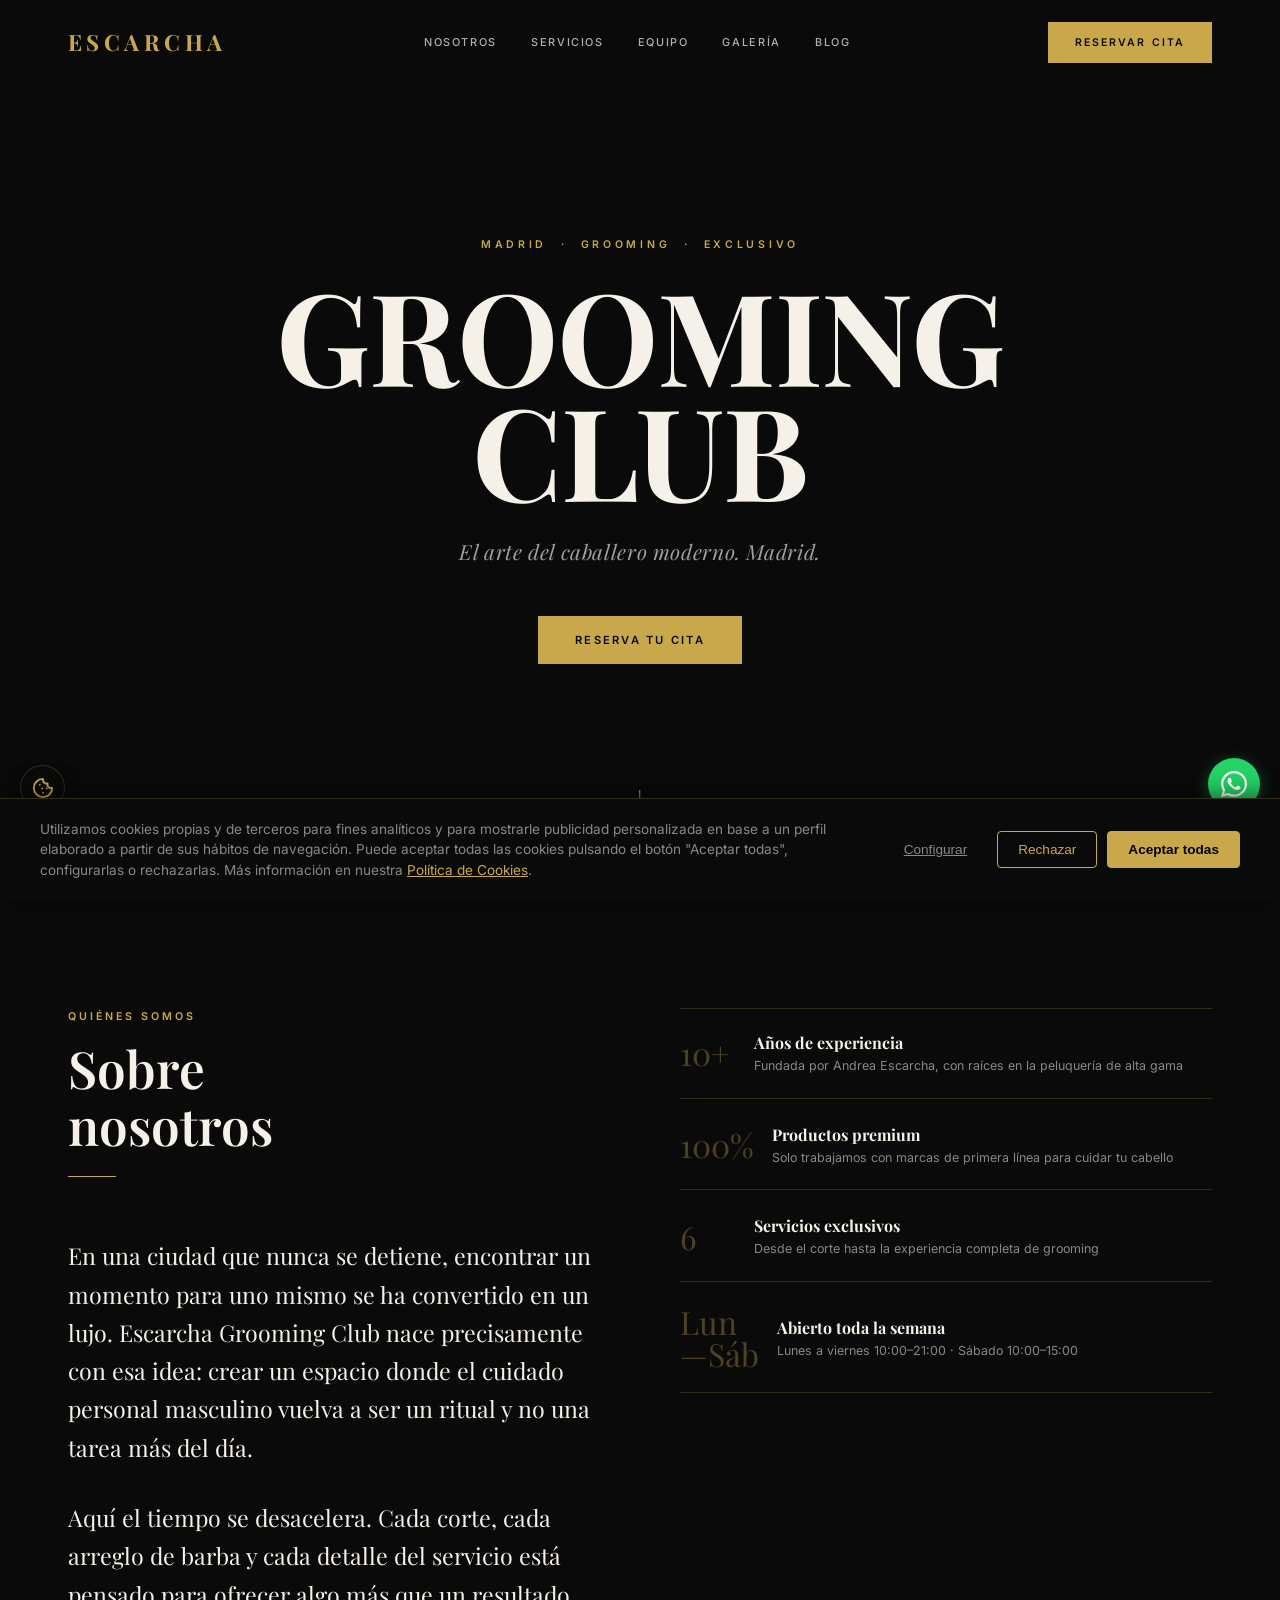
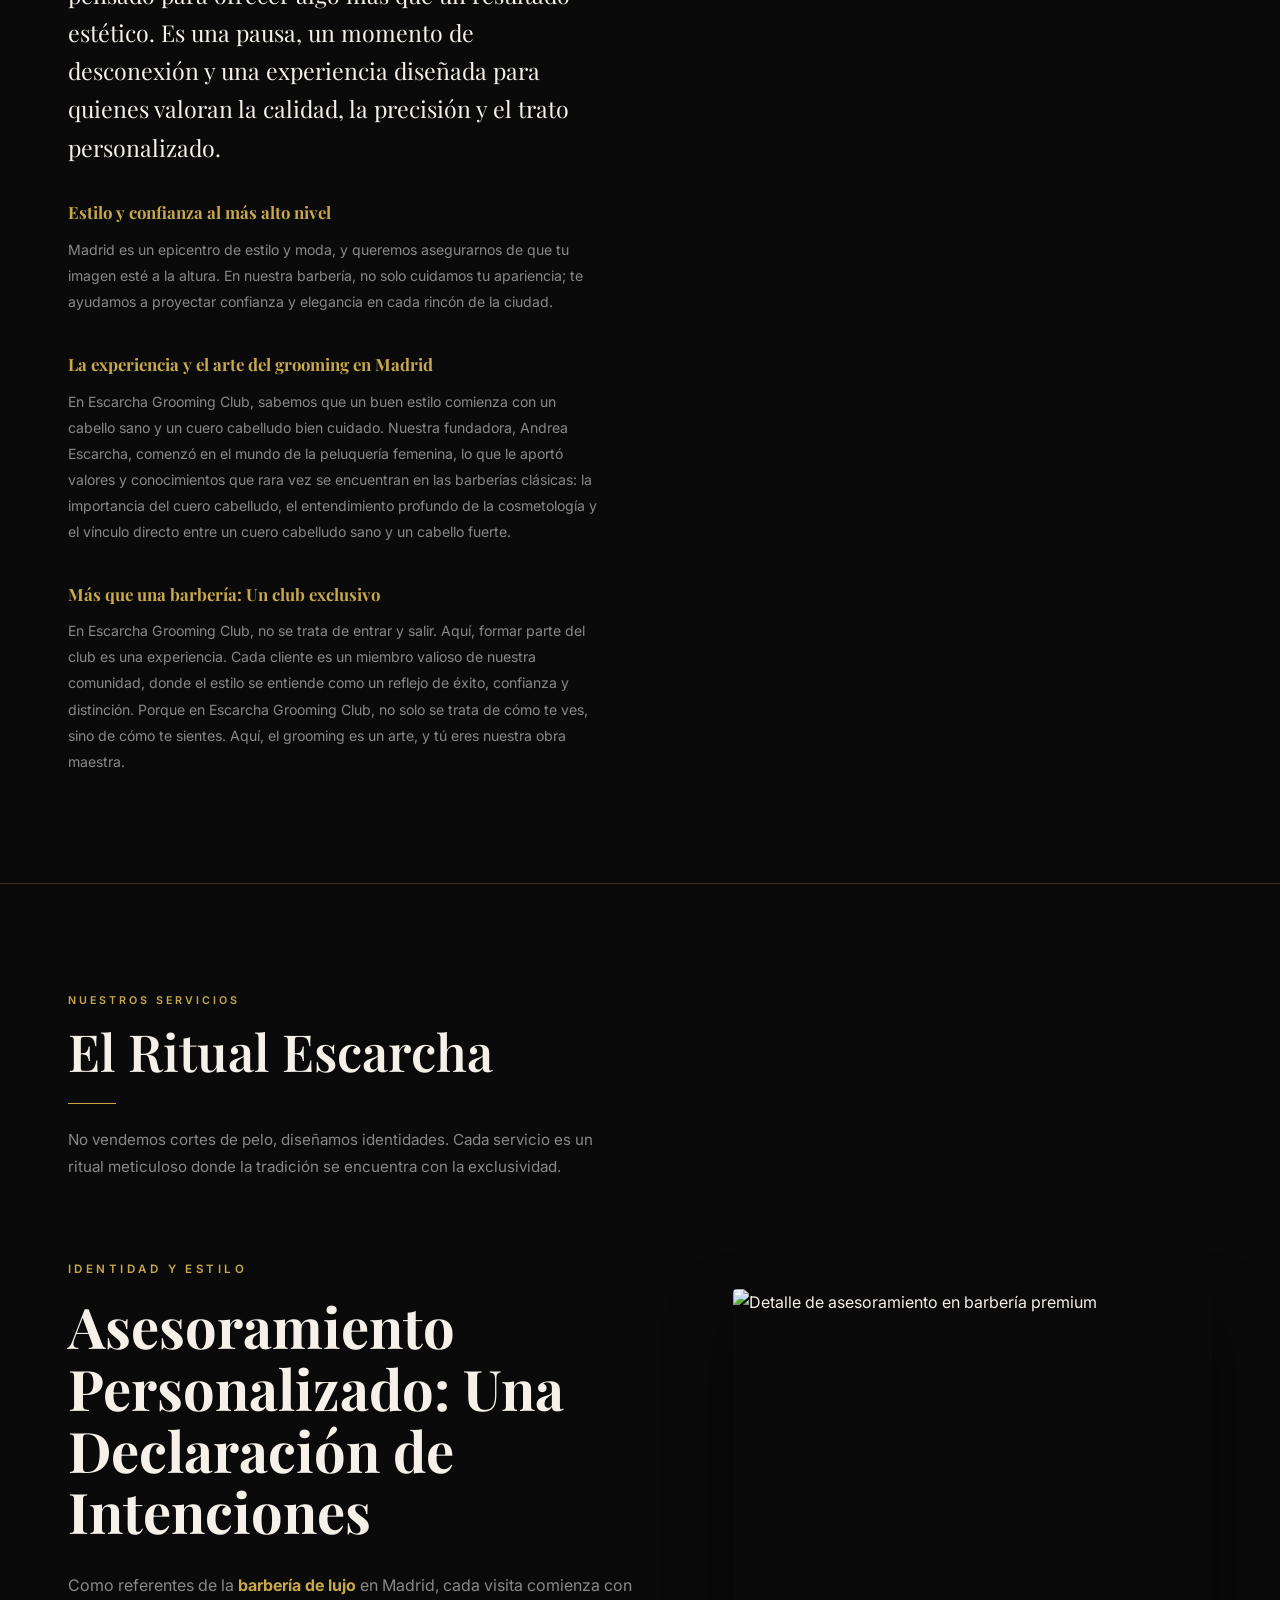
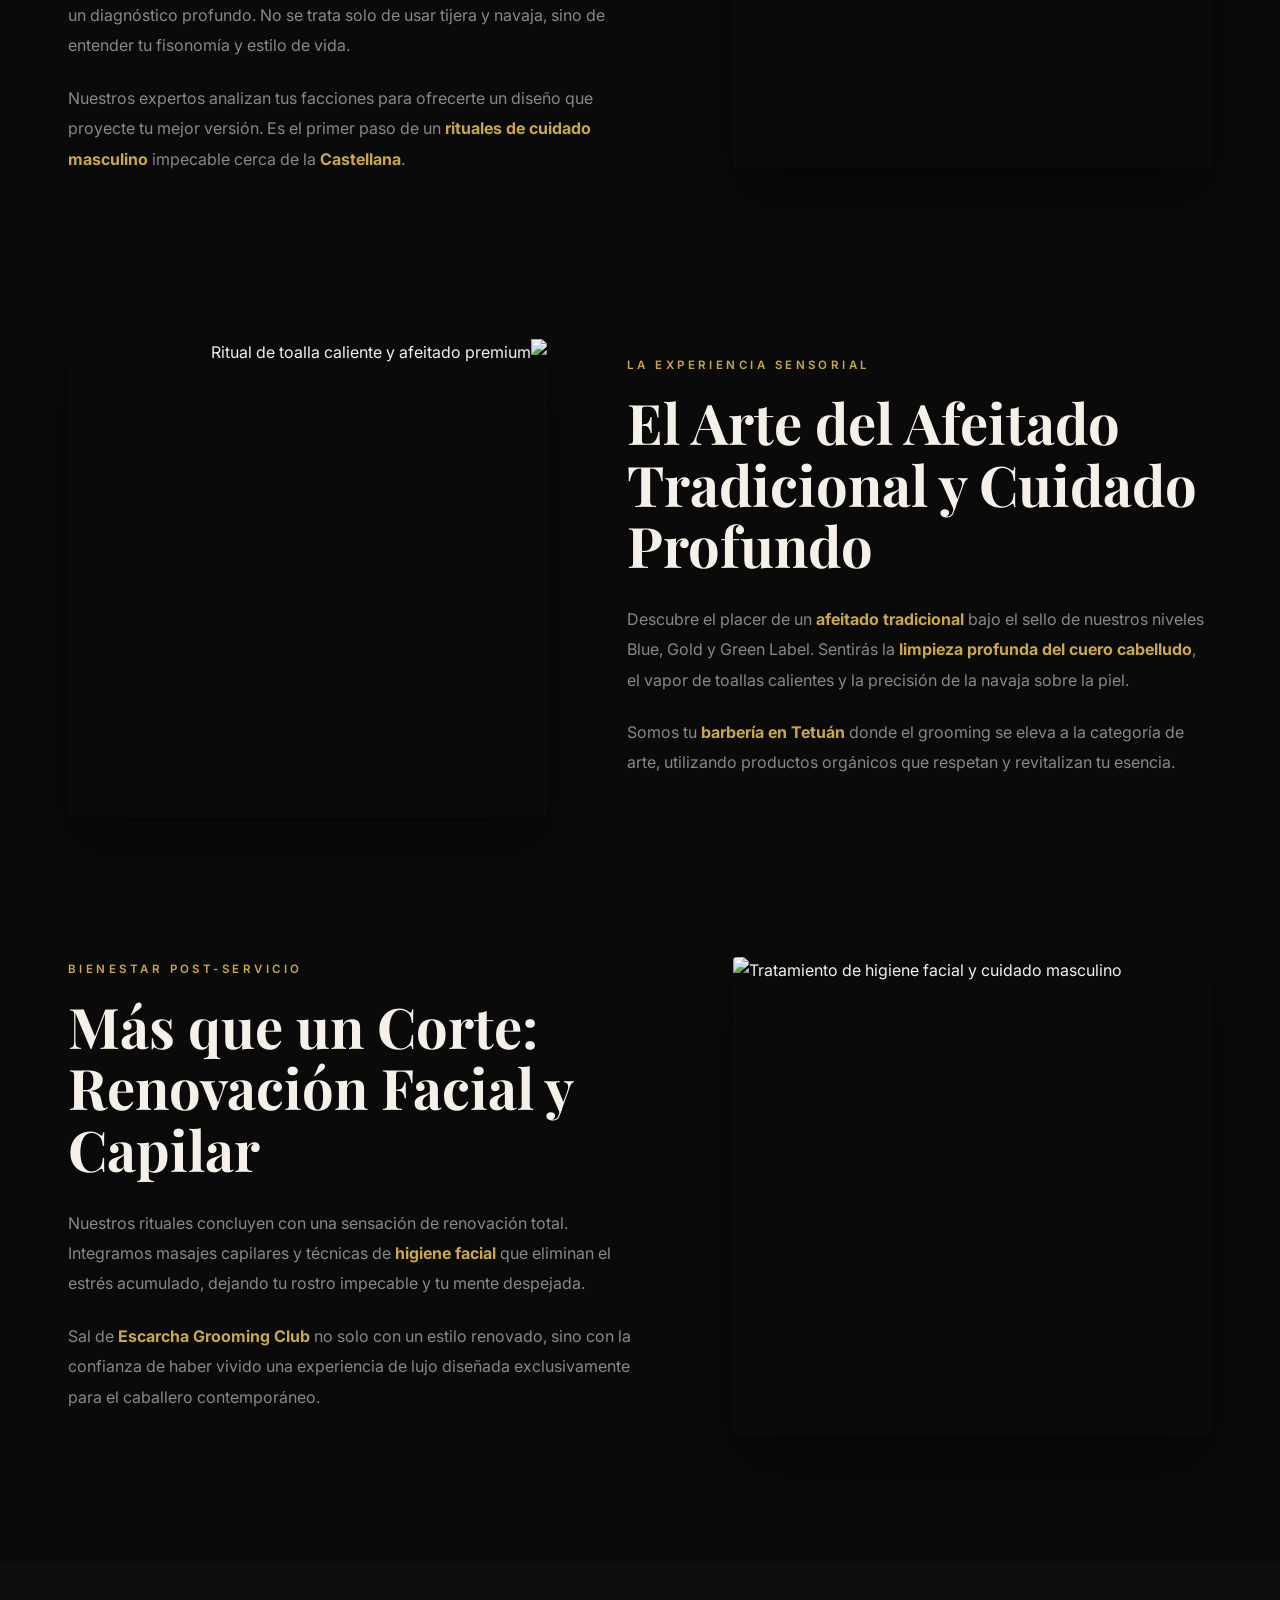
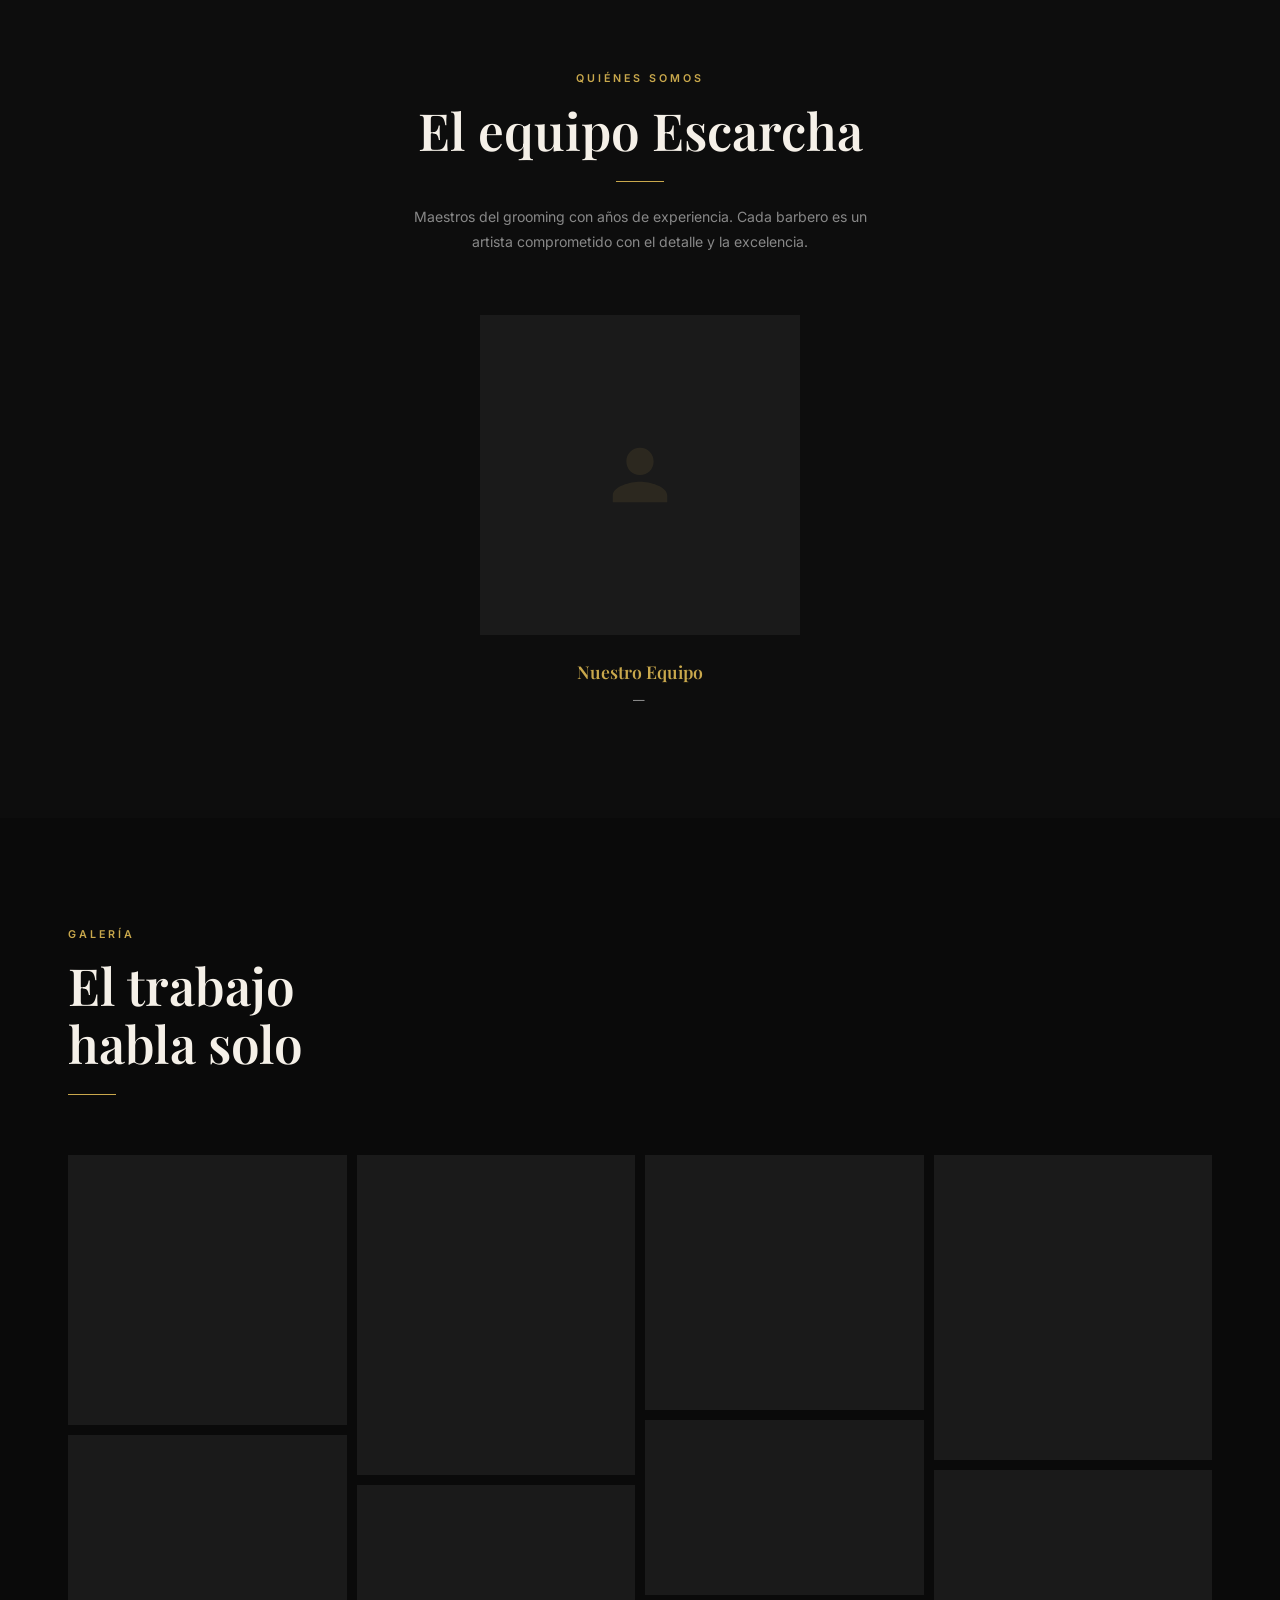
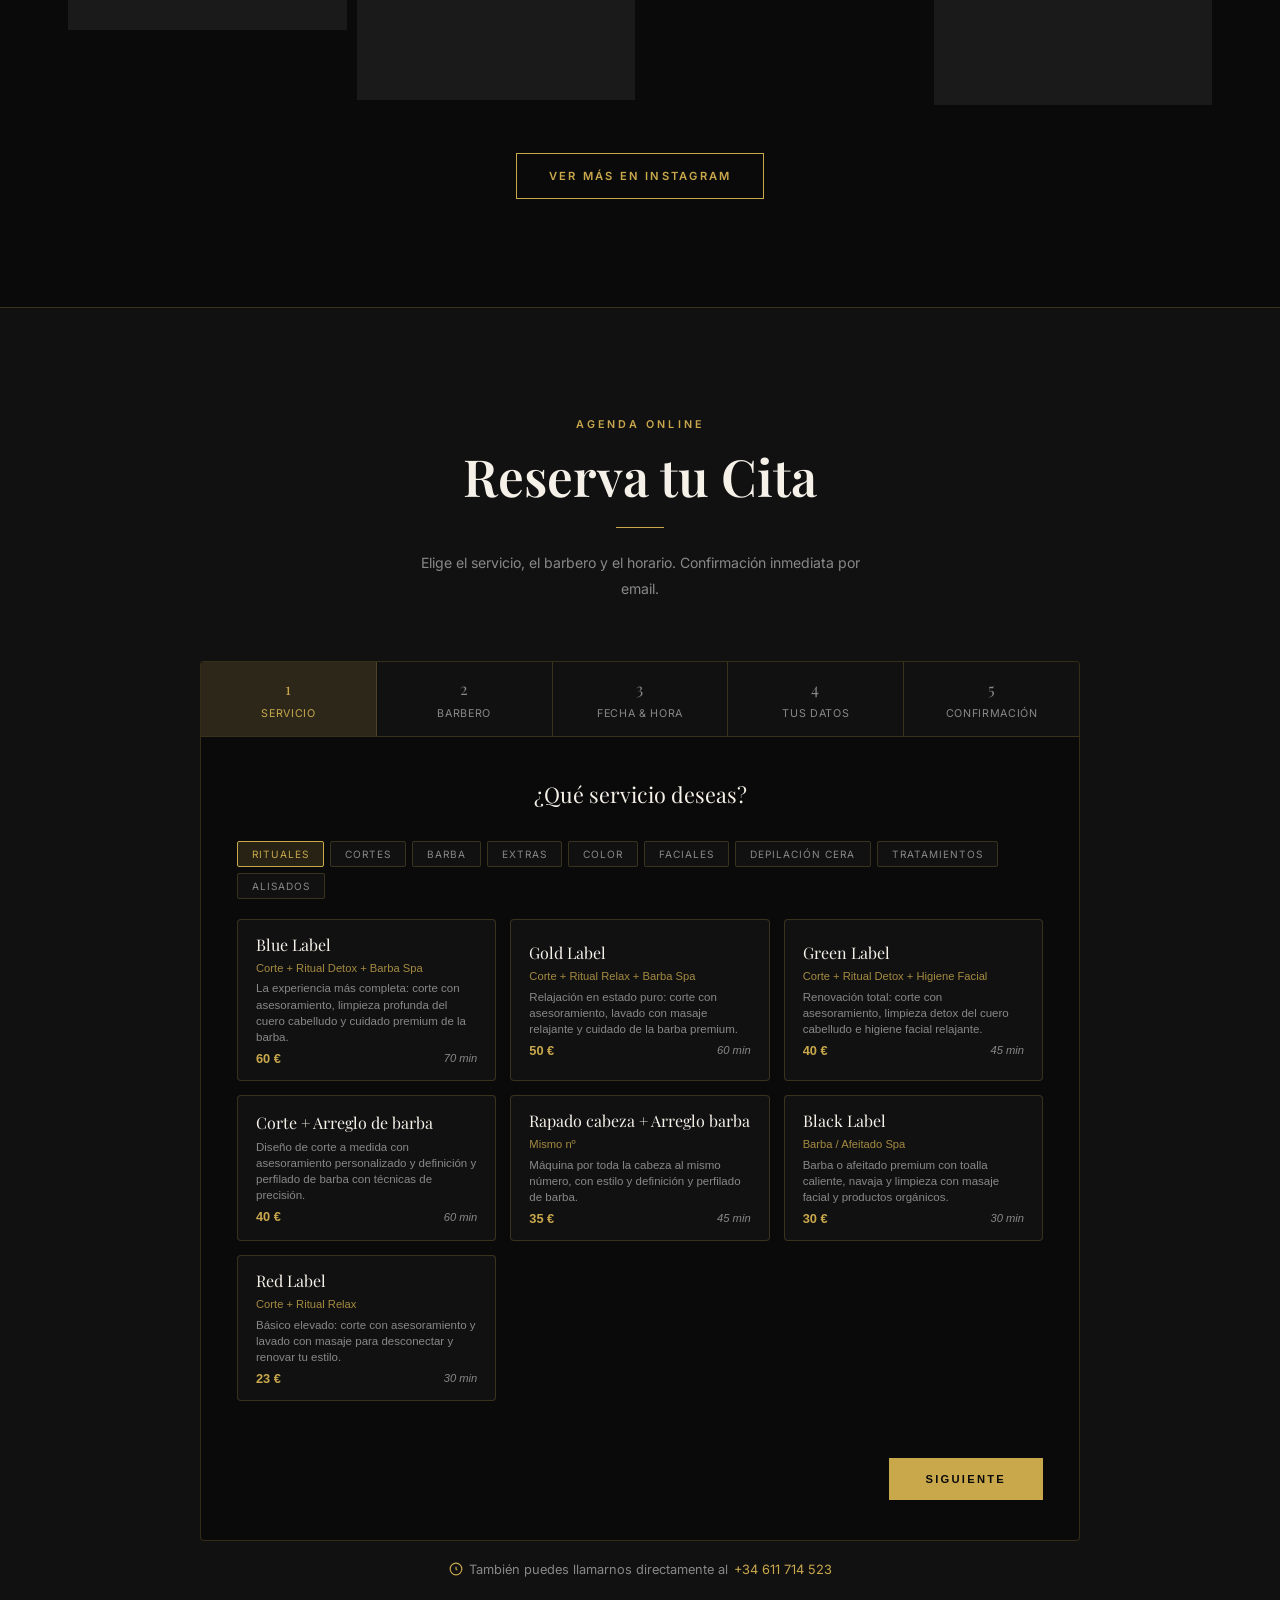
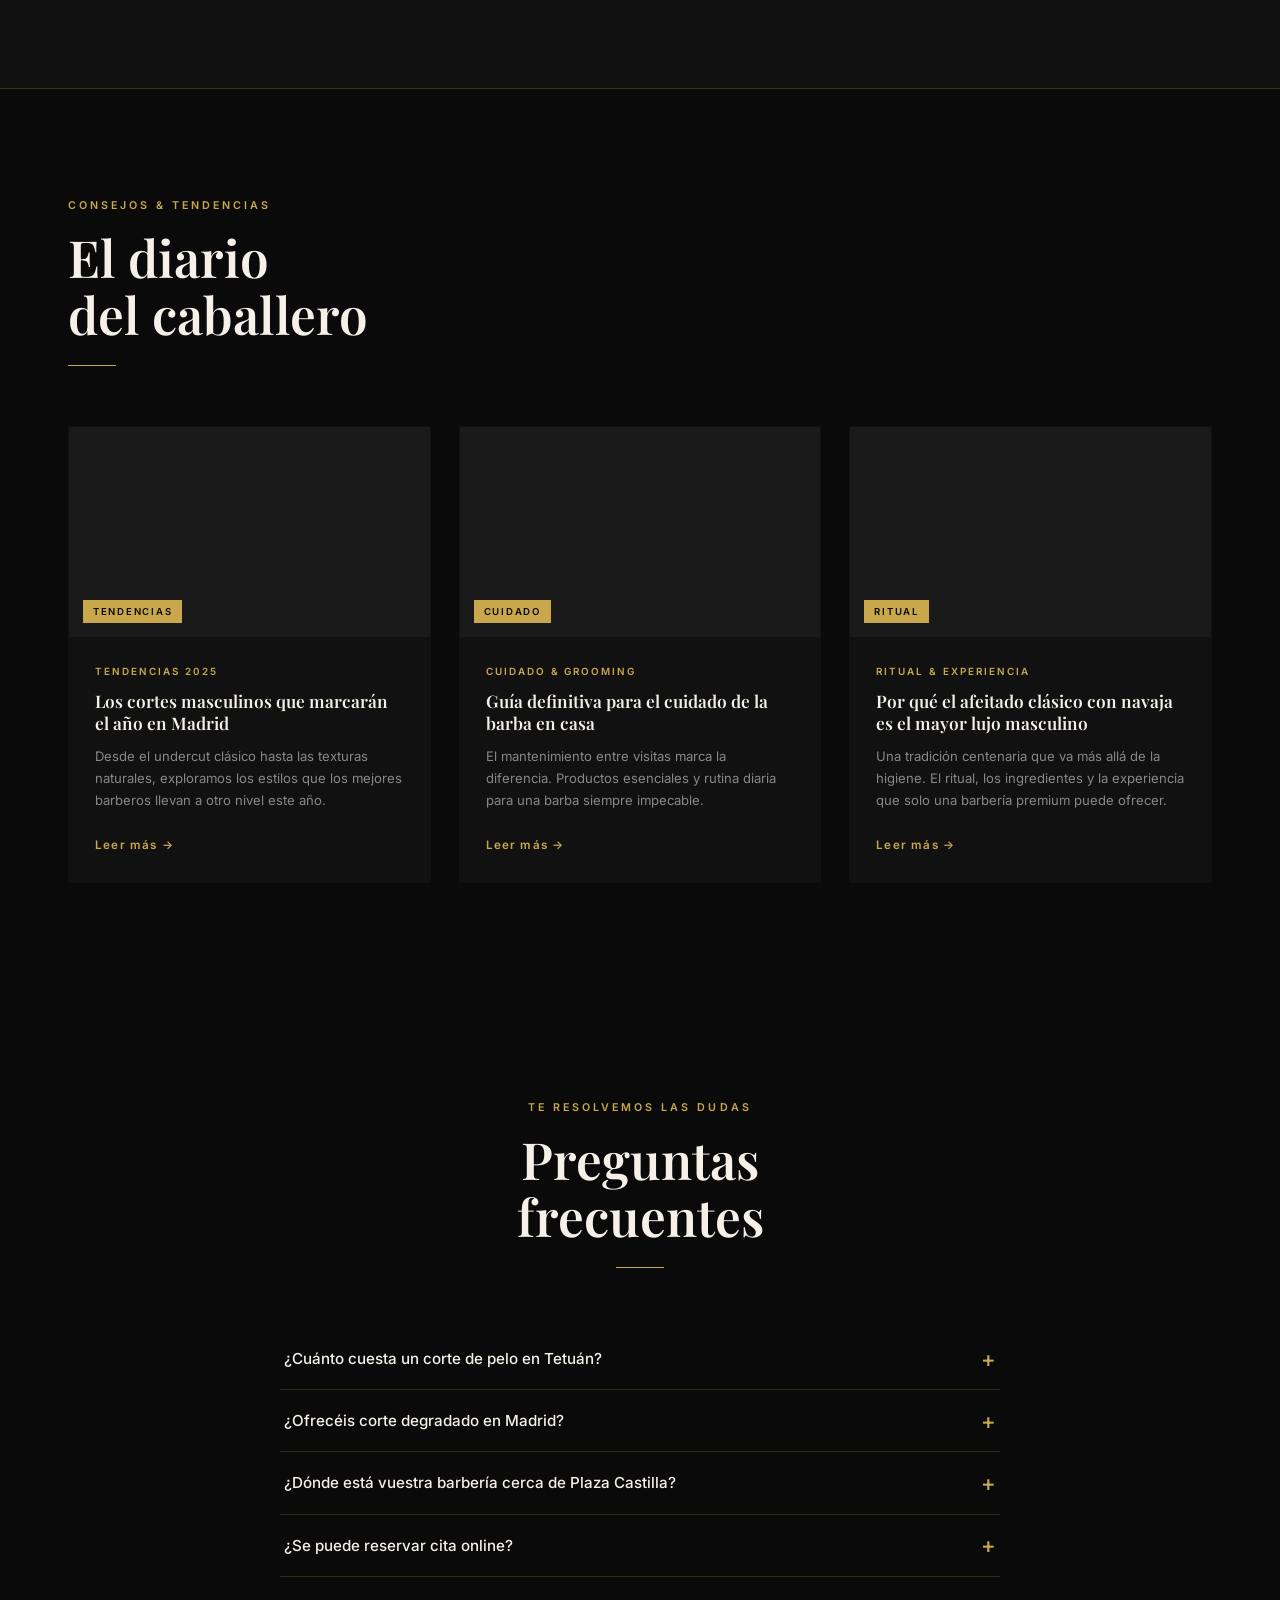
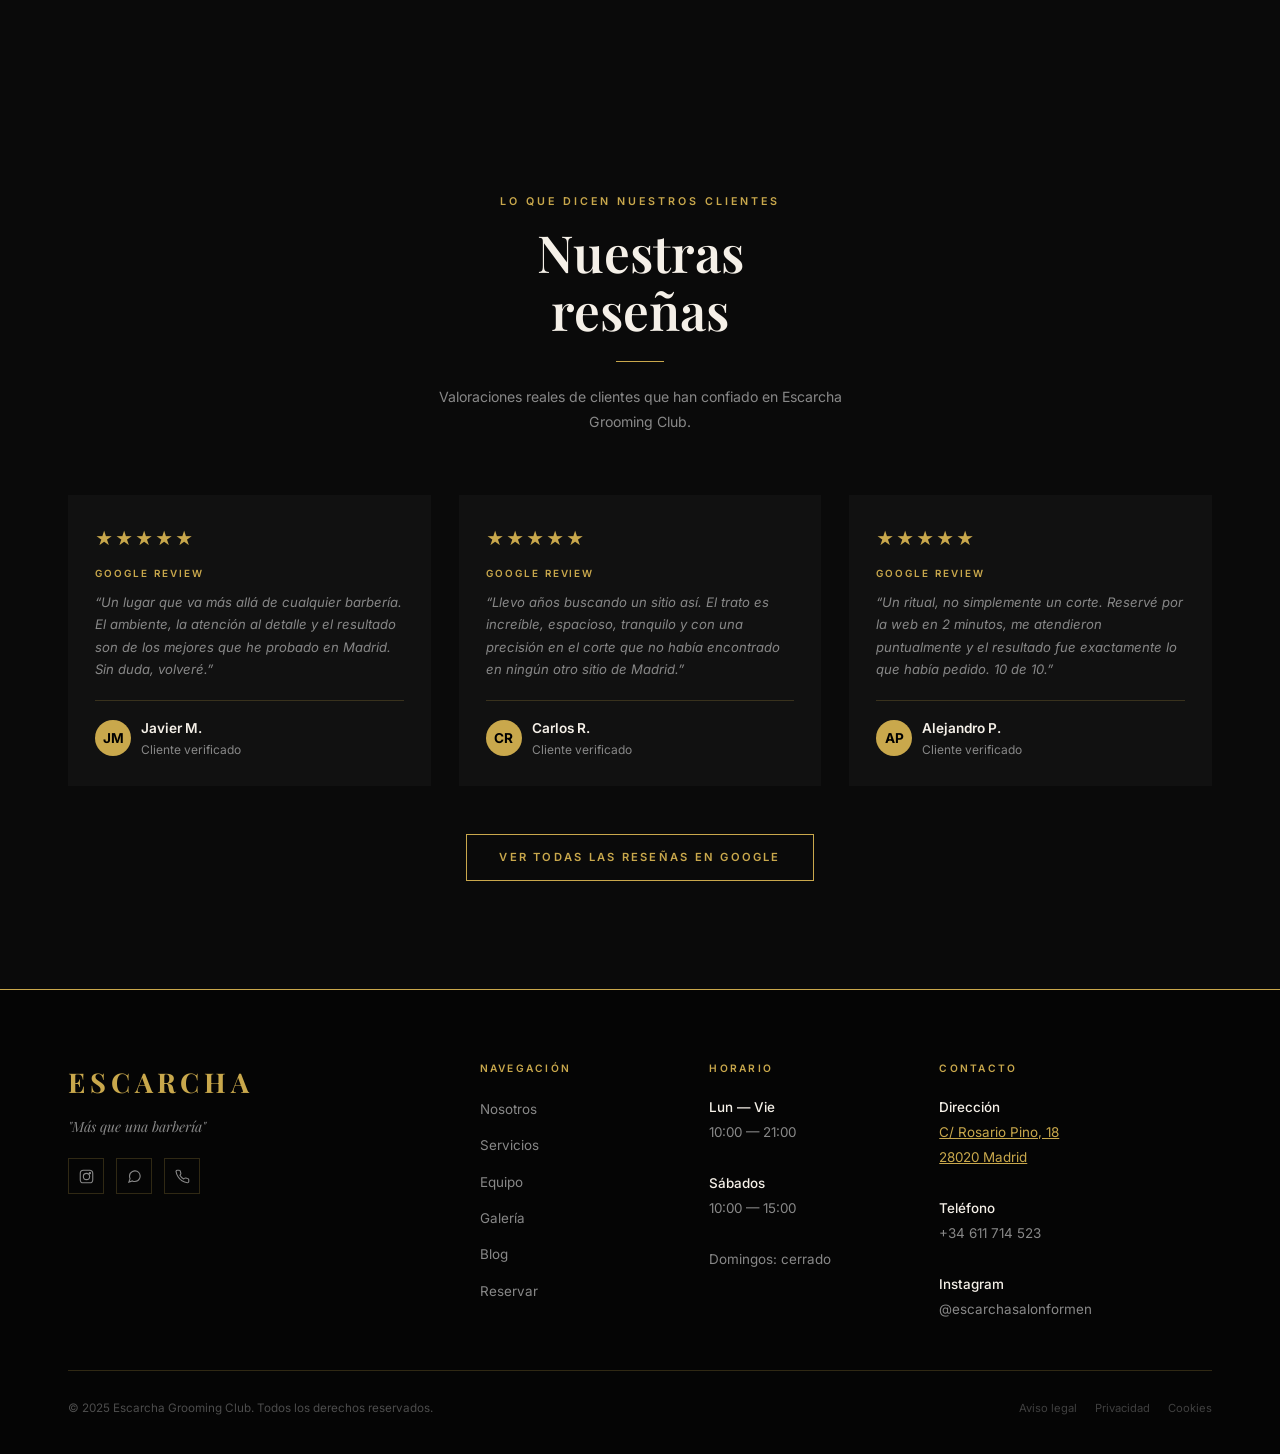
==== commit 83b622b8: "Optimización de widget de servicios, carga ultra rápida y mejoras UI" ====
--- a/index.html
+++ b/index.html
@@ -767,15 +767,26 @@
       margin: 0 0 6px;
     }
     .bk-card-desc {
-      font-size: 0.75rem;
+      font-size: 0.72rem;
       color: var(--color-gray);
-      line-height: 1.5;
-      margin: 0 0 10px;
+      line-height: 1.4;
+      margin: 0 0 6px;
+    }
+    .bk-card-price-area {
+      display: flex;
+      justify-content: space-between;
+      align-items: center;
+      margin-top: 4px;
     }
     .bk-card-price {
       font-size: 0.8rem;
       color: var(--color-gold);
       font-weight: 600;
+    }
+    .bk-card-dur {
+      font-size: 0.7rem;
+      color: var(--color-gray);
+      font-style: italic;
     }
 
     /* Cards de servicio */
@@ -788,7 +799,7 @@
       background: var(--color-bg-card);
       border: 1px solid var(--color-border);
       border-radius: 4px;
-      padding: 20px 18px;
+      padding: 14px 18px;
       cursor: pointer;
       transition: border-color var(--transition), background var(--transition);
       text-align: left;
@@ -797,6 +808,42 @@
     .bk-card.selected {
       border-color: var(--color-gold);
       background: var(--color-gold-dim);
+      box-shadow: inset 0 0 0 1px var(--color-gold);
+    }
+
+    /* Botón Cargar más - Discreto y elegante */
+    .bk-load-more-container {
+      grid-column: 1 / -1;
+      display: flex;
+      justify-content: center;
+      margin-top: 10px;
+    }
+    .btn-load-more {
+      background: none;
+      border: 1px solid var(--color-border);
+      color: var(--color-gold);
+      font-size: 0.65rem;
+      letter-spacing: 0.12em;
+      text-transform: uppercase;
+      padding: 8px 24px;
+      cursor: pointer;
+      border-radius: 20px;
+      transition: all var(--transition);
+      opacity: 0.8;
+    }
+    .btn-load-more:hover {
+      opacity: 1;
+      border-color: var(--color-gold);
+      background: var(--color-gold-dim);
+    }
+    .bk-card.selected::after {
+      content: '✓';
+      position: absolute;
+      top: 10px;
+      right: 10px;
+      color: var(--color-gold);
+      font-weight: bold;
+      font-size: 0.8rem;
     }
 
     /* Cards de barbero (horizontales) */
@@ -957,6 +1004,16 @@
     .bk-input:focus { border-color: var(--color-gold); }
     .bk-input::placeholder { color: var(--color-gray); opacity: 0.6; }
 
+    /* Estilos para el autorrelleno del navegador (autofill) */
+    .bk-input:-webkit-autofill,
+    .bk-input:-webkit-autofill:hover, 
+    .bk-input:-webkit-autofill:focus, 
+    .bk-input:-webkit-autofill:active {
+      -webkit-box-shadow: 0 0 0 1000px var(--color-bg-card) inset !important;
+      -webkit-text-fill-color: var(--color-white) !important;
+      transition: background-color 5000s ease-in-out 0s;
+    }
+
     /* Resumen */
     .bk-summary {
       background: var(--color-bg-card);
@@ -1283,6 +1340,85 @@
       color: rgba(136,136,136,0.45);
       transition: color var(--transition);
     }
+    /* ===================================================================
+       STORYTELLING Z-PATTERN
+    =================================================================== */
+    .story-section {
+      display: flex;
+      flex-direction: column;
+      gap: 120px;
+      margin-top: 60px;
+    }
+    .story-block {
+      display: grid;
+      grid-template-columns: 1.1fr 0.9fr;
+      gap: 80px;
+      align-items: center;
+    }
+    .story-block:nth-child(even) {
+      direction: rtl;
+    }
+    .story-block:nth-child(even) .story-content {
+      direction: ltr;
+    }
+    .story-content {
+      padding: 20px 0;
+    }
+    .story-image {
+      position: relative;
+      overflow: hidden;
+      border-radius: 4px;
+      box-shadow: 0 30px 60px rgba(0,0,0,0.5);
+      aspect-ratio: 1/1;
+    }
+    .story-image img {
+      width: 100%;
+      height: 100%;
+      object-fit: cover;
+      transition: transform 1.5s cubic-bezier(0.165, 0.84, 0.44, 1);
+    }
+    .story-block:hover .story-image img {
+      transform: scale(1.08);
+    }
+    .story-subtitle {
+      color: var(--color-gold);
+      font-size: 0.72rem;
+      text-transform: uppercase;
+      letter-spacing: 0.3em;
+      font-weight: 600;
+      margin-bottom: 16px;
+      display: block;
+    }
+    .story-title {
+      font-family: var(--font-display);
+      font-size: clamp(2rem, 5vw, 3.5rem);
+      line-height: 1.1;
+      margin-bottom: 28px;
+      color: var(--color-white);
+    }
+    .story-text {
+      color: var(--color-gray);
+      line-height: 1.9;
+      font-size: 1rem;
+      margin-bottom: 22px;
+    }
+    .story-text strong {
+      color: var(--color-gold);
+    }
+
+    @media (max-width: 900px) {
+      .story-section { gap: 80px; }
+      .story-block, .story-block:nth-child(even) {
+        grid-template-columns: 1fr;
+        direction: ltr;
+        gap: 40px;
+      }
+      .story-image {
+        order: -1;
+        aspect-ratio: 16/9;
+      }
+    }
+
     /* Ocultar botón flotante móvil durante la reserva o tras confirmarla */
     body.booking-active .mobile-cta-btn,
     body.booking-done .mobile-cta-btn { display: none !important; }
@@ -1430,29 +1566,66 @@
     <div class="container">
       <div class="sec-head reveal">
         <span class="section-label">Nuestros servicios</span>
-        <h2 class="section-title" id="srv-title">Una experiencia<br>a tu medida</h2>
+        <h2 class="section-title" id="srv-title">El Ritual Escarcha</h2>
         <span class="gold-divider"></span>
-        <p style="color:var(--color-gray);max-width:500px;font-size:0.88rem;line-height:1.8">
-          Cada servicio es un ritual. Productos de primera línea, técnicas refinadas y un equipo
-          comprometido con la excelencia.
+        <p style="color:var(--color-gray);max-width:550px;font-size:0.95rem;line-height:1.8">
+          No vendemos cortes de pelo, diseñamos identidades. Cada servicio es un ritual meticuloso 
+          donde la tradición se encuentra con la exclusividad.
         </p>
       </div>
 
-      <!-- H3 semánticos para SEO — visually-hidden, no afectan al diseño -->
-      <div class="sr-only" aria-hidden="true">
-        <h3>Corte de pelo para hombre en Madrid</h3>
-        <p>Cortes clásicos y modernos adaptados a cada tipo de cabello. Precisión milimétrica en cada sesión.</p>
-        <h3>Corte degradado (fade) en Tetuán Madrid</h3>
-        <p>Especialistas en técnica fade: low fade, mid fade, high fade y skin fade. El acabado más demandado en Madrid.</p>
-        <h3>Arreglo de barba en Madrid</h3>
-        <p>Perfilado, relleno y tratamiento de barba con productos premium. Definición perfecta para cada fisonomía.</p>
-        <h3>Afeitado clásico en barbería Castellana</h3>
-        <p>Afeitado tradicional con navaja, toalla caliente y bálsamo. Una experiencia de grooming completa.</p>
+      <div class="story-section">
+        <!-- Bloque 1: Asesoramiento -->
+        <article class="story-block reveal">
+          <div class="story-content">
+            <span class="story-subtitle">Identidad y Estilo</span>
+            <h3 class="story-title">Asesoramiento Personalizado: Una Declaración de Intenciones</h3>
+            <p class="story-text">
+              Como referentes de la <strong>barbería de lujo</strong> en Madrid, cada visita comienza con un diagnóstico profundo. No se trata solo de usar tijera y navaja, sino de entender tu fisonomía y estilo de vida.
+            </p>
+            <p class="story-text">
+              Nuestros expertos analizan tus facciones para ofrecerte un diseño que proyecte tu mejor versión. Es el primer paso de un <strong>rituales de cuidado masculino</strong> impecable cerca de la <strong>Castellana</strong>.
+            </p>
+          </div>
+          <div class="story-image">
+            <img src="uploads/ritual.png" alt="Detalle de asesoramiento en barbería premium">
+          </div>
+        </article>
+
+        <!-- Bloque 2: El Ritual -->
+        <article class="story-block reveal">
+          <div class="story-content">
+            <span class="story-subtitle">La Experiencia Sensorial</span>
+            <h3 class="story-title">El Arte del Afeitado Tradicional y Cuidado Profundo</h3>
+            <p class="story-text">
+              Descubre el placer de un <strong>afeitado tradicional</strong> bajo el sello de nuestros niveles Blue, Gold y Green Label. Sentirás la <strong>limpieza profunda del cuero cabelludo</strong>, el vapor de toallas calientes y la precisión de la navaja sobre la piel.
+            </p>
+            <p class="story-text">
+              Somos tu <strong>barbería en Tetuán</strong> donde el grooming se eleva a la categoría de arte, utilizando productos orgánicos que respetan y revitalizan tu esencia.
+            </p>
+          </div>
+          <div class="story-image">
+            <img src="uploads/ambiente.png" alt="Ritual de toalla caliente y afeitado premium">
+          </div>
+        </article>
+
+        <!-- Bloque 3: Bienestar -->
+        <article class="story-block reveal">
+          <div class="story-content">
+            <span class="story-subtitle">Bienestar Post-Servicio</span>
+            <h3 class="story-title">Más que un Corte: Renovación Facial y Capilar</h3>
+            <p class="story-text">
+              Nuestros rituales concluyen con una sensación de renovación total. Integramos masajes capilares y técnicas de <strong>higiene facial</strong> que eliminan el estrés acumulado, dejando tu rostro impecable y tu mente despejada.
+            </p>
+            <p class="story-text">
+              Sal de <strong>Escarcha Grooming Club</strong> no solo con un estilo renovado, sino con la confianza de haber vivido una experiencia de lujo diseñada exclusivamente para el caballero contemporáneo.
+            </p>
+          </div>
+          <div class="story-image">
+            <img src="uploads/facial.png" alt="Tratamiento de higiene facial y cuidado masculino">
+          </div>
+        </article>
       </div>
-      <!-- Sección de servicios unificada: se renderiza dinámicamente -->
-      <div id="srv-tabs" class="srv-tabs reveal reveal-d1"></div>
-      <div id="srv-panels" class="srv-panels reveal reveal-d2"></div>
-
 
     </div>
   </section>
@@ -1692,7 +1865,7 @@
                 </div>
                 <div class="bk-field">
                   <label class="bk-label" for="bk-telefono">Teléfono *</label>
-                  <input class="bk-input" id="bk-telefono" type="tel" placeholder="+34 600 000 000" autocomplete="tel" pattern="(\+\d{1,3})?\d{9,}" title="Introduce un número de teléfono válido" required>
+                  <input class="bk-input" id="bk-telefono" type="tel" placeholder="+34 600 000 000" autocomplete="tel" pattern="(\+\d{1,4})?\d{9,14}" title="Introduce un número de teléfono válido">
                 </div>
                 <div class="bk-field full">
                   <label class="bk-label" for="bk-email">Email *</label>
@@ -2180,65 +2353,11 @@
     ]},
   ];
 
-  // ── Renderiza la sección de servicios de la página ────────────────────────
-  (function renderSrvSection() {
-    const tabsEl   = document.getElementById('srv-tabs');
-    const panelsEl = document.getElementById('srv-panels');
-    if (!tabsEl || !panelsEl) return;
-
-    function esc(s) { return String(s||'').replace(/&/g,'&amp;').replace(/</g,'&lt;').replace(/>/g,'&gt;'); }
-    function fmtPrecio(p) { return Number.isInteger(p) ? p + ' €' : p.toFixed(2).replace('.',',') + ' €'; }
-
-    SERVICIOS_CATS.forEach((cat, i) => {
-      // Tab
-      const btn = document.createElement('button');
-      btn.className = 'srv-tab' + (i === 0 ? ' active' : '');
-      btn.textContent = cat.label;
-      btn.dataset.cat = cat.id;
-      tabsEl.appendChild(btn);
-
-      // Panel
-      const panel = document.createElement('div');
-      panel.className = 'srv-panel' + (i === 0 ? ' active' : '');
-      panel.id = 'srv-panel-' + cat.id;
-      panel.innerHTML = '<div class="srv-list">' + cat.servicios.map(s => `
-        <div class="srv-row">
-          <div>
-            ${s.sub ? `<p class="srv-row-subtitle">${esc(s.sub)}</p>` : ''}
-            <h3 class="srv-row-name">${esc(s.name)}</h3>
-            ${s.desc ? `<p class="srv-row-desc">${esc(s.desc)}</p>` : ''}
-          </div>
-          <div class="srv-row-right" style="display: flex; align-items: center; gap: 16px; justify-content: flex-end;">
-            <div style="text-align: right;">
-              <span class="srv-row-price">${fmtPrecio(s.precio)}</span>
-              <span class="srv-row-dur">${esc(s.dur)}</span>
-            </div>
-            <button class="btn-outline btn-reserva-directa" data-cat="${cat.id}" data-id="${s.id}" style="padding: 8px 16px; font-size: 0.6rem;">Reservar</button>
-          </div>
-        </div>`).join('') + '</div>';
-      panelsEl.appendChild(panel);
-    });
-
-    tabsEl.addEventListener('click', e => {
-      const btn = e.target.closest('.srv-tab');
-      if (!btn) return;
-      tabsEl.querySelectorAll('.srv-tab').forEach(t => t.classList.remove('active'));
-      btn.classList.add('active');
-      panelsEl.querySelectorAll('.srv-panel').forEach(p => p.classList.remove('active'));
-      const panel = document.getElementById('srv-panel-' + btn.dataset.cat);
-      if (panel) panel.classList.add('active');
-    });
-
-    panelsEl.addEventListener('click', e => {
-      const btn = e.target.closest('.btn-reserva-directa');
-      if (btn) {
-        const catId = btn.dataset.cat;
-        const srvId = btn.dataset.id;
-        window.dispatchEvent(new CustomEvent('reserva-directa', { detail: { catId, srvId } }));
-      }
-    });
-
-  })();
+    /* 
+    Página de inicio: La sección de servicios ahora es estática (Storytelling).
+    Se mantiene SERVICIOS_CATS para alimentar el widget de reservas exclusivamente.
+    */
+    // (function renderSrvSection() { ... })(); // Inactivo para el landing de Storytelling
   </script>
 
   <!-- ── Widget de Reservas — lógica ──────────────────────────────────────── -->
@@ -2249,7 +2368,7 @@
     // ── Estado ────────────────────────────────────────────────────────────────
     const state = {
       step: 1,
-      servicio: null,   // { id, name, price }
+      servicios: [],   // Array of { id, name, price, dur }
       barbero:  null,   // { id, name }
       fecha:    null,   // 'YYYY-MM-DD'
       hora:     null,   // 'HH:MM'
@@ -2260,7 +2379,9 @@
       calYear:  new Date().getFullYear(),
       calMonth: new Date().getMonth(),
       // slots disponibles cargados del servidor (por fecha)
+      slots: [],
       slotsCache: {},
+      showAllServices: false
     };
 
     // ── Helpers DOM ───────────────────────────────────────────────────────────
@@ -2292,7 +2413,7 @@
       if (n === 2) loadAndRenderBarberos();
       
       // Ocultar botones globales cuando se inicia la reserva
-      const isBookingStarted = (n > 1) || (n === 1 && state.servicio);
+      const isBookingStarted = (n > 1) || (n === 1 && state.servicios.length > 0);
       document.body.classList.toggle('booking-active', isBookingStarted);
       
       // Centrar el widget en cada paso
@@ -2308,28 +2429,68 @@
     function renderServicioCards() {
       const cat = SERVICIOS_CATS.find(c => c.id === _activeCat) || SERVICIOS_CATS[0];
       const container = $('bk-services');
-      container.innerHTML = cat.servicios.map(s => `
-        <button class="bk-card${state.servicio && state.servicio.id === s.id ? ' selected' : ''}"
-                data-id="${escHtml(s.id)}" data-name="${escHtml(s.name)}" data-price="${s.precio}">
+      
+      // Ordenar por precio descendente
+      const sortedServices = [...cat.servicios].sort((a, b) => b.precio - a.precio);
+      
+      // Lógica de "Cargar más" - Solo en móvil (< 768px)
+      const isMobileWidth = window.innerWidth < 768;
+      const needsLoadMore = isMobileWidth && sortedServices.length > 5 && !state.showAllServices;
+      const servicesToRender = needsLoadMore ? sortedServices.slice(0, 5) : sortedServices;
+
+      console.log('Rendering Services:', { isMobileWidth, needsLoadMore, total: sortedServices.length });
+
+      let html = servicesToRender.map(s => {
+        const isSelected = state.servicios.some(x => x.id === s.id);
+        const priceStr = Number.isInteger(s.precio) ? s.precio : s.precio.toFixed(2).replace('.',',');
+        return `
+        <button class="bk-card${isSelected ? ' selected' : ''}"
+                data-id="${escHtml(s.id)}" data-name="${escHtml(s.name)}" data-price="${s.precio}" data-dur="${escHtml(s.dur)}">
           <p class="bk-card-name">${escHtml(s.name)}</p>
           ${s.sub ? `<p class="bk-card-desc" style="font-size:0.7rem;color:var(--color-gold);opacity:.8;margin-bottom:4px">${escHtml(s.sub)}</p>` : ''}
           ${s.desc ? `<p class="bk-card-desc">${escHtml(s.desc)}</p>` : ''}
-          <span class="bk-card-price">${Number.isInteger(s.precio) ? s.precio : s.precio.toFixed(2).replace('.',',')} € · ${escHtml(s.dur)}</span>
-        </button>`).join('');
+          <div class="bk-card-price-area">
+            <span class="bk-card-price">${priceStr} €</span>
+            <span class="bk-card-dur">${escHtml(s.dur)}</span>
+          </div>
+        </button>`;
+      }).join('');
+
+      if (needsLoadMore) {
+        html += `
+        <div class="bk-load-more-container">
+          <button class="btn-load-more" id="btn-load-more">Cargar más servicios</button>
+        </div>`;
+      }
+
+      container.innerHTML = html;
+
+      // Event listener para "Cargar más"
+      if (needsLoadMore) {
+        const btnMore = $('btn-load-more');
+        if (btnMore) {
+          btnMore.addEventListener('click', () => {
+            state.showAllServices = true;
+            renderServicioCards();
+          });
+        }
+      }
 
       container.querySelectorAll('.bk-card').forEach(card => {
         card.addEventListener('click', () => {
-          container.querySelectorAll('.bk-card').forEach(c => c.classList.remove('selected'));
-          card.classList.add('selected');
-          state.servicio = { id: card.dataset.id, name: card.dataset.name, price: card.dataset.price };
+          const srv = { id: card.dataset.id, name: card.dataset.name, price: parseFloat(card.dataset.price), dur: card.dataset.dur };
+          const idx = state.servicios.findIndex(x => x.id === srv.id);
+          
+          if (idx > -1) {
+            state.servicios.splice(idx, 1);
+            card.classList.remove('selected');
+          } else {
+            state.servicios.push(srv);
+            card.classList.add('selected');
+          }
+          
           clearErr('bk-err-1');
-          document.body.classList.add('booking-active');
-    
-          // Scroll suave al botón de siguiente en móvil si la lista es larga
-          if (window.innerWidth < 768) {
-             const btnNext = $('bk-next-1');
-             btnNext.scrollIntoView({ behavior: 'smooth', block: 'nearest' });
-          }
+          document.body.classList.toggle('booking-active', state.servicios.length > 0);
         });
       });
     }
@@ -2345,6 +2506,7 @@
       tabsEl.querySelectorAll('.bk-cat-tab').forEach(btn => {
         btn.addEventListener('click', () => {
           _activeCat = btn.dataset.cat;
+          state.showAllServices = false; // Reset "ver todos" al cambiar de categoría
           tabsEl.querySelectorAll('.bk-cat-tab').forEach(t => t.classList.remove('active'));
           btn.classList.add('active');
           renderServicioCards();
@@ -2360,7 +2522,7 @@
     renderServicioCards();
 
     $('bk-next-1').addEventListener('click', () => {
-      if (!state.servicio) { setErr('bk-err-1', 'Por favor selecciona un servicio.'); return; }
+      if (state.servicios.length === 0) { setErr('bk-err-1', 'Por favor selecciona al menos un servicio.'); return; }
       showStep(2);
     });
 
@@ -2401,6 +2563,7 @@
         container.querySelectorAll('.bk-card-barber').forEach(c => c.classList.remove('selected'));
         btnAny.classList.add('selected');
         state.barbero = { id: 'any', name: 'Cualquier profesional' };
+        state.slotsCache = {}; // Limpiar caché al cambiar barbero
         clearErr('bk-err-2');
       });
       container.appendChild(btnAny);
@@ -2422,6 +2585,7 @@
           container.querySelectorAll('.bk-card-barber').forEach(c => c.classList.remove('selected'));
           btn.classList.add('selected');
           state.barbero = { id: b.id, name: fullName };
+          state.slotsCache = {}; // Limpiar caché al cambiar barbero
           clearErr('bk-err-2');
         });
         container.appendChild(btn);
@@ -2449,29 +2613,32 @@
     }
 
     async function fetchSlots(fecha) {
-      if (state.slotsCache[fecha] !== undefined) return state.slotsCache[fecha];
+      // Usar caché por fecha y barbero para evitar conflictos
+      const cacheKey = `${fecha}_${state.barbero.id}`;
+      if (state.slotsCache[cacheKey] !== undefined) return state.slotsCache[cacheKey];
+
       try {
         const url = state.barbero.id === 'any' 
           ? `/api/disponibilidad?fecha=${fecha}` 
           : `/api/disponibilidad?fecha=${fecha}&barbero=${state.barbero.id}`;
+        
         const r = await fetch(url);
         const data = await r.json();
         
-        // Si es "any", consolidamos por hora (eliminando duplicados de la misma hora pero diferentes barberos)
-        // Para simplificar, si hay 3 barberos libres a las 10:00, solo mostramos una vez las 10:00
+        let result = data;
         if (state.barbero.id === 'any') {
           const uniqueHours = {};
           data.forEach(s => {
             if (!uniqueHours[s.hora]) uniqueHours[s.hora] = s;
           });
-          state.slotsCache[fecha] = Object.values(uniqueHours);
-        } else {
-          state.slotsCache[fecha] = data;
+          result = Object.values(uniqueHours);
         }
-        return state.slotsCache[fecha];
-      } catch {
-        state.slotsCache[fecha] = [];
-        return state.slotsCache[fecha];
+        
+        state.slotsCache[cacheKey] = result;
+        return result;
+      } catch (err) {
+        console.error('Error fetchSlots:', err);
+        return [];
       }
     }
 
@@ -2535,52 +2702,70 @@
     }
 
     async function renderSlots(fecha) {
+      if (!fecha) return;
+      console.log('renderSlots for:', fecha);
       const wrap  = $('bk-slots');
       const title = $('bk-slots-title');
       wrap.innerHTML = '<span class="bk-slots-empty" style="opacity:0.5">Cargando horas…</span>';
 
-      const d = new Date(fecha + 'T00:00:00');
-      title.textContent = d.toLocaleDateString('es-ES', { weekday: 'long', day: 'numeric', month: 'long' });
-
-      let slots = await fetchSlots(fecha);
-      
-      // Ordenar horas de forma correlativa
-      slots.sort((a, b) => a.hora.localeCompare(b.hora));
-
-      // Filtrar horas pasadas si es hoy
-      const now = new Date();
-      const todayStr = isoDate(now.getFullYear(), now.getMonth(), now.getDate());
-      
-      if (fecha === todayStr) {
-        slots = slots.filter(s => {
-          const [h, m] = s.hora.split(':');
-          const slotTime = new Date();
-          slotTime.setHours(parseInt(h), parseInt(m), 0, 0);
-          return slotTime > now;
+      try {
+        const d = new Date(fecha + 'T00:00:00');
+        title.textContent = d.toLocaleDateString('es-ES', { weekday: 'long', day: 'numeric', month: 'long' });
+
+        const slots = await fetchSlots(fecha);
+        console.log('Slots received:', slots?.length);
+        
+        wrap.innerHTML = '';
+
+        if (!slots || !slots.length) {
+          wrap.innerHTML = '<span class="bk-slots-empty">No hay horas disponibles este día.</span>';
+          $('bk-waitlist-box').style.display = 'block';
+          return;
+        }
+
+        $('bk-waitlist-box').style.display = 'none';
+        
+        // Copia para no mutar el original
+        const sortedSlots = [...slots].sort((a, b) => (a.hora || '').localeCompare(b.hora || ''));
+
+        // Filtrar horas pasadas si es hoy
+        const now = new Date();
+        const todayStr = isoDate(now.getFullYear(), now.getMonth(), now.getDate());
+        
+        let filteredSlots = sortedSlots;
+        if (fecha === todayStr) {
+          filteredSlots = sortedSlots.filter(s => {
+            if (!s.hora) return false;
+            const [h, m] = s.hora.split(':');
+            const slotTime = new Date();
+            slotTime.setHours(parseInt(h), parseInt(m), 0, 0);
+            return slotTime > now;
+          });
+        }
+
+        if (filteredSlots.length === 0 && sortedSlots.length > 0) {
+           wrap.innerHTML = '<span class="bk-slots-empty">No hay horas disponibles para lo que queda de hoy.</span>';
+           return;
+        }
+
+        filteredSlots.forEach(s => {
+          if (!s.hora) return;
+          const btn = document.createElement('button');
+          btn.className = 'bk-slot' + (state.hora === s.hora ? ' selected' : '');
+          btn.textContent = s.hora;
+          btn.type = 'button';
+          btn.addEventListener('click', () => {
+            state.hora = s.hora;
+            wrap.querySelectorAll('.bk-slot').forEach(b => b.classList.remove('selected'));
+            btn.classList.add('selected');
+            clearErr('bk-err-3');
+          });
+          wrap.appendChild(btn);
         });
+      } catch (err) {
+        console.error('Error in renderSlots:', err);
+        wrap.innerHTML = '<span class="bk-slots-empty" style="color:#e05252">Error al cargar las horas.</span>';
       }
-
-      wrap.innerHTML = '';
-
-      if (!slots.length) {
-        wrap.innerHTML = '<span class="bk-slots-empty">No hay horas disponibles este día.</span>';
-        $('bk-waitlist-box').style.display = 'block';
-        return;
-      }
-      $('bk-waitlist-box').style.display = 'none';
-      slots.forEach(s => {
-        const btn = document.createElement('button');
-        btn.className = 'bk-slot' + (state.hora === s.hora ? ' selected' : '');
-        btn.textContent = s.hora;
-        btn.type = 'button';
-        btn.addEventListener('click', () => {
-          state.hora = s.hora;
-          wrap.querySelectorAll('.bk-slot').forEach(b => b.classList.remove('selected'));
-          btn.classList.add('selected');
-          clearErr('bk-err-3');
-        });
-        wrap.appendChild(btn);
-      });
     }
 
     $('bk-cal-prev').addEventListener('click', () => {
@@ -2602,18 +2787,20 @@
     });
 
     // ── Paso 4: Datos personales ──────────────────────────────────────────────
+    const emailStrictRegex = /^[^\s@]+@[^\s@]+\.[^\s@]+$/;
+
     $('bk-prev-4').addEventListener('click', () => showStep(3));
     $('bk-next-4').addEventListener('click', () => {
       const nombre   = $('bk-nombre').value.trim();
       const email    = $('bk-email').value.trim();
       const telefono = $('bk-telefono').value.trim();
       const gdpr     = $('bk-gdpr').checked;
-      const phoneClean = telefono.replace(/\s/g, '');
-      const phoneRegex = /^(\+\d{1,3})?\d{9,11}$/;
+      const phoneClean = telefono.replace(/[\s\-()]/g, ''); // Limpiar espacios, guiones y paréntesis
+      const phoneRegex = /^(\+?\d{1,4})?\d{9,14}$/; // Regex más flexible para números internacionales
 
       if (!nombre)                         { setErr('bk-err-4', 'El nombre es obligatorio.'); return; }
       if (!phoneRegex.test(phoneClean))    { setErr('bk-err-4', 'Introduce un teléfono válido (ej: 600000000 o +34600000000).'); return; }
-      if (!email || !emailStrictRegex.test(email)) { setErr('bk-err-4', 'Introduce un email válido (debe contener @ y terminar en .com).'); return; }
+      if (!email || !emailStrictRegex.test(email)) { setErr('bk-err-4', 'Introduce un email válido (debe contener @ y un dominio válido).'); return; }
       if (!gdpr)                           { setErr('bk-err-4', 'Debes aceptar la política de privacidad.'); return; }
       state.nombre   = nombre;
       state.email    = email;
@@ -2642,7 +2829,7 @@
             telefono: state.telefono,
             fecha: state.fecha,
             barbero: state.barbero.id,
-            servicio: state.servicio.name
+            servicio: state.servicios.map(s => s.name).join(' + ')
           })
         });
         if (!r.ok) throw new Error('Error al apuntarse');
@@ -2669,10 +2856,19 @@
     function renderSummary() {
       const fecha = new Date(state.fecha + 'T00:00:00');
       const fechaFmt = fecha.toLocaleDateString('es-ES', { weekday: 'long', day: 'numeric', month: 'long', year: 'numeric' });
+      
+      const totalPrecio = state.servicios.reduce((acc, s) => acc + s.price, 0);
+      const srvListHtml = state.servicios.map(s => `
+        <div style="display:flex; justify-content:space-between; margin-bottom:4px; font-size:0.85rem">
+          <span>${s.name}</span>
+          <span>${s.price.toFixed(2).replace('.',',')} €</span>
+        </div>
+      `).join('');
+
       $('bk-summary').innerHTML = `
-        <div class="bk-summary-row">
-          <span class="bk-summary-label">Servicio</span>
-          <span class="bk-summary-value">${state.servicio.name}</span>
+        <div class="bk-summary-row" style="display:block">
+          <span class="bk-summary-label">Servicios</span>
+          <div style="margin-top:10px">${srvListHtml}</div>
         </div>
         <div class="bk-summary-row">
           <span class="bk-summary-label">Barbero</span>
@@ -2700,7 +2896,7 @@
         </div>
         <div class="bk-summary-row bk-summary-total">
           <span class="bk-summary-label">Total</span>
-          <span class="bk-summary-value">${state.servicio.price} €</span>
+          <span class="bk-summary-value">${totalPrecio.toFixed(2).replace('.',',')} €</span>
         </div>
       `;
     }
@@ -2716,8 +2912,8 @@
           method: 'POST',
           headers: { 'Content-Type': 'application/json' },
           body: JSON.stringify({
-            servicio:  state.servicio.name,
-            precio:    state.servicio.price,
+            servicio:  state.servicios.map(s => s.name).join(' + '),
+            precio:    state.servicios.reduce((acc, s) => acc + s.price, 0),
             barbero:   state.barbero.id,
             fecha:     state.fecha,
             hora:      state.hora,
@@ -2732,7 +2928,8 @@
         // Éxito
         const fecha = new Date(state.fecha + 'T00:00:00');
         const fechaFmt = fecha.toLocaleDateString('es-ES', { weekday: 'long', day: 'numeric', month: 'long' });
-        $('bk-success-detail').textContent = `${state.servicio.name} · ${state.barbero.name} · ${fechaFmt} a las ${state.hora}`;
+        const srvNames = state.servicios.map(s => s.name).join(' + ');
+        $('bk-success-detail').textContent = `${srvNames} · ${state.barbero.name} · ${fechaFmt} a las ${state.hora}`;
         $('bk-success-id').textContent = `Referencia: ${data.id}`;
         // Limpiar cache del slot reservado
         delete state.slotsCache[state.fecha];
@@ -2817,39 +3014,37 @@
     // ── Reset ─────────────────────────────────────────────────────────────────
     $('bk-reset').addEventListener('click', () => {
       Object.assign(state, {
-        step: 1, servicio: null, barbero: null, fecha: null, hora: null,
+        step: 1, servicios: [], barbero: null, fecha: null, hora: null,
         nombre: '', email: '', telefono: '',
         calYear: new Date().getFullYear(), calMonth: new Date().getMonth(),
         slotsCache: {},
       });
       document.querySelectorAll('.bk-card').forEach(c => c.classList.remove('selected'));
-      document.body.classList.remove('booking-done');
+      document.body.classList.remove('booking-done', 'booking-active');
       ['bk-nombre','bk-email','bk-telefono'].forEach(id => { const el = $(id); if(el) el.value = ''; });
       showStep(1);
     });
 
-    // ── Conexión con Catálogo directo (Propuesta 1) ───────────────────────────
+    // ── Conexión con Catálogo directo ─────────────────────────────────────────
     window.addEventListener('reserva-directa', e => {
-      const { catId, srvId } = e.detail;
+      const { srvId } = e.detail;
       
-      // 1. Scroll al widget centrado
-      const widget = document.getElementById('bk-widget');
-      if (widget) {
-        widget.scrollIntoView({ behavior: 'smooth', block: 'center' });
-      }
-
-      // 2. Pre-seleccionar la categoría en el widget
-      _activeCat = catId;
-      renderCatTabs();
-      renderServicioCards();
-
-      // 3. Simular clic en la tarjeta de servicio correcta y avanzar
-      const card = document.querySelector(`.bk-card[data-id="${srvId}"]`);
-      if (card) {
-        card.click();
-        showStep(2);
+      let foundSrv = null;
+      SERVICIOS_CATS.forEach(c => {
+        const s = c.servicios.find(x => x.id === srvId);
+        if (s) foundSrv = s;
+      });
+
+      if (foundSrv) {
+        const isAlreadyIn = state.servicios.some(x => x.id === foundSrv.id);
+        if (!isAlreadyIn) {
+          state.servicios.push({ ...foundSrv });
+          renderServicioCards();
+        }
       }
     });
+
+
 
   })();
   </script>
@@ -3158,6 +3353,22 @@
     mobCta.textContent = 'Pedir Cita Ahora';
     document.body.appendChild(mobCta);
 
+    // Ocultar CTA cuando el widget de reservas está en pantalla
+    const observerCta = new IntersectionObserver((entries) => {
+      entries.forEach(entry => {
+        if (entry.isIntersecting) {
+          mobCta.style.opacity = '0';
+          mobCta.style.pointerEvents = 'none';
+        } else {
+          mobCta.style.opacity = '1';
+          mobCta.style.pointerEvents = 'all';
+        }
+      });
+    }, { threshold: 0.1 });
+
+    const reservasSec = document.getElementById('reservas');
+    if (reservasSec) observerCta.observe(reservasSec);
+
     window.addEventListener('scroll', () => {
       if (window.scrollY > 400 && window.innerWidth < 768) {
         mobCta.classList.add('active');
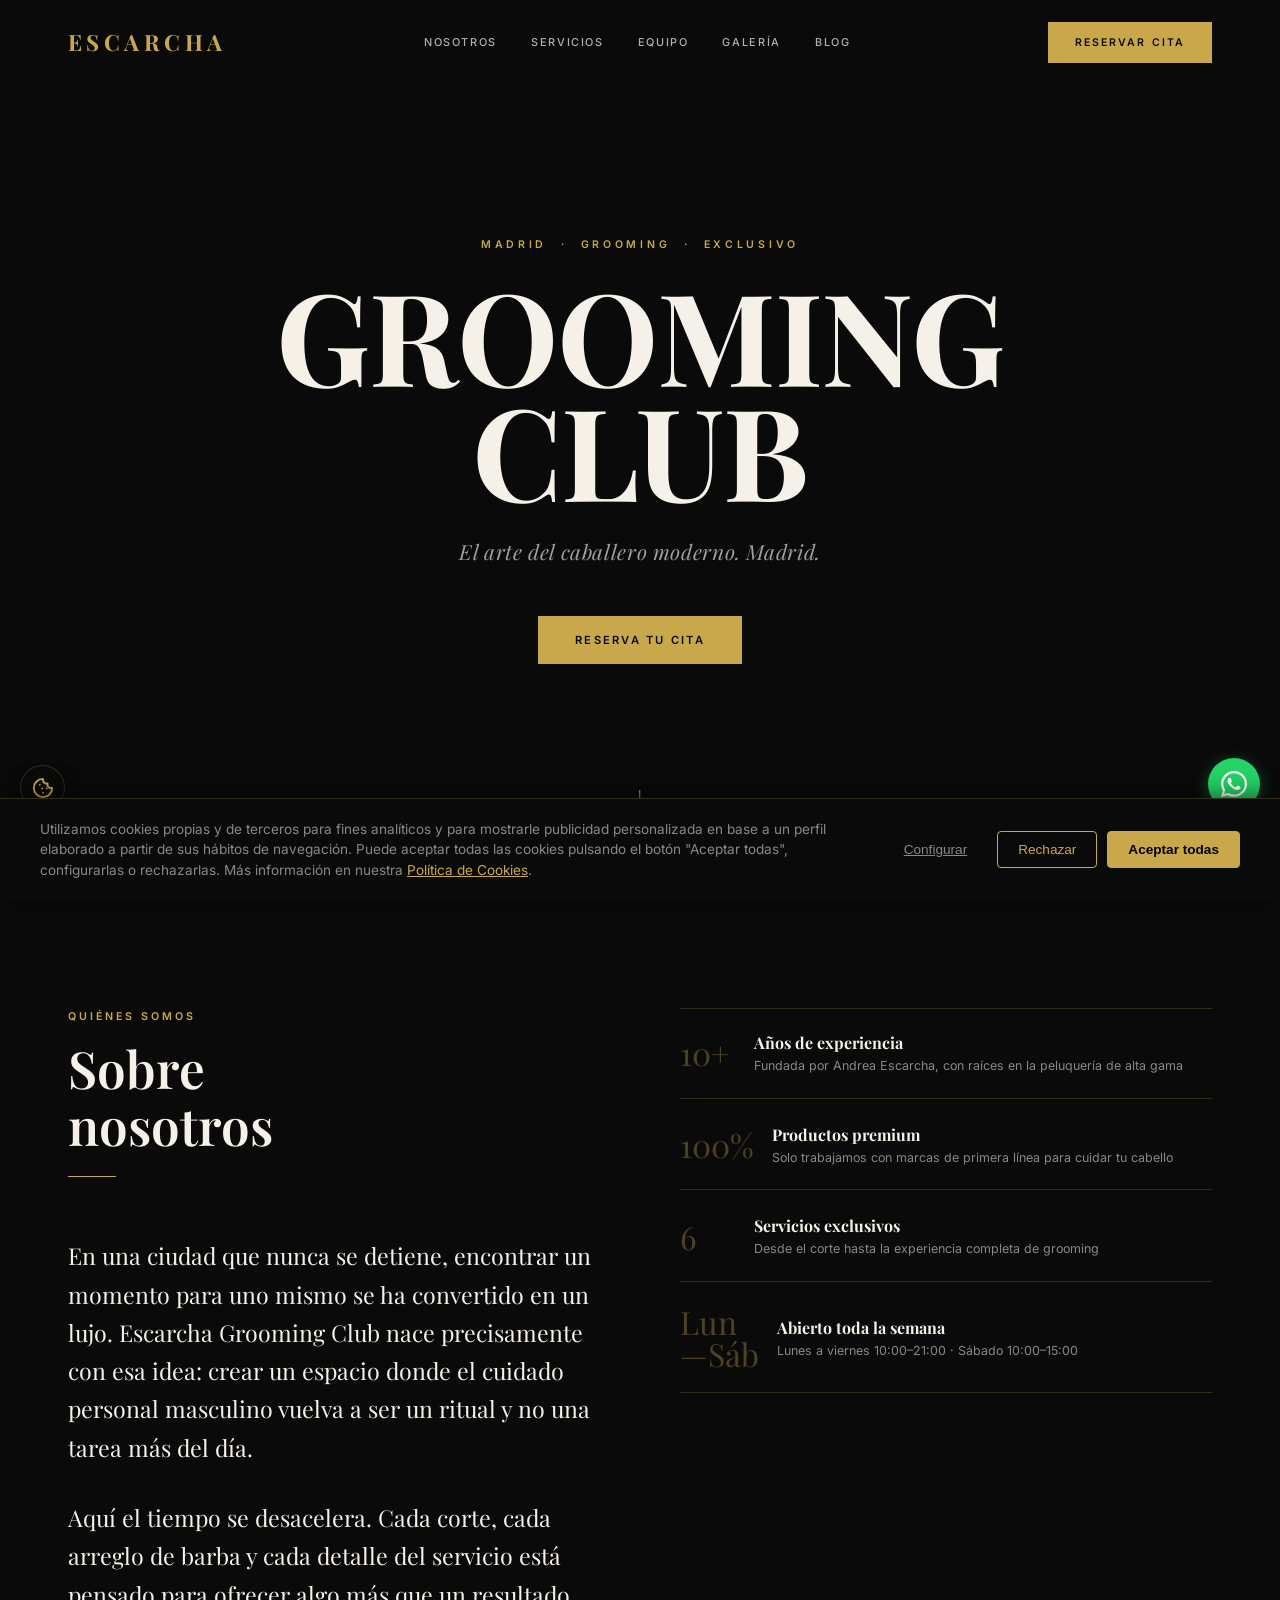
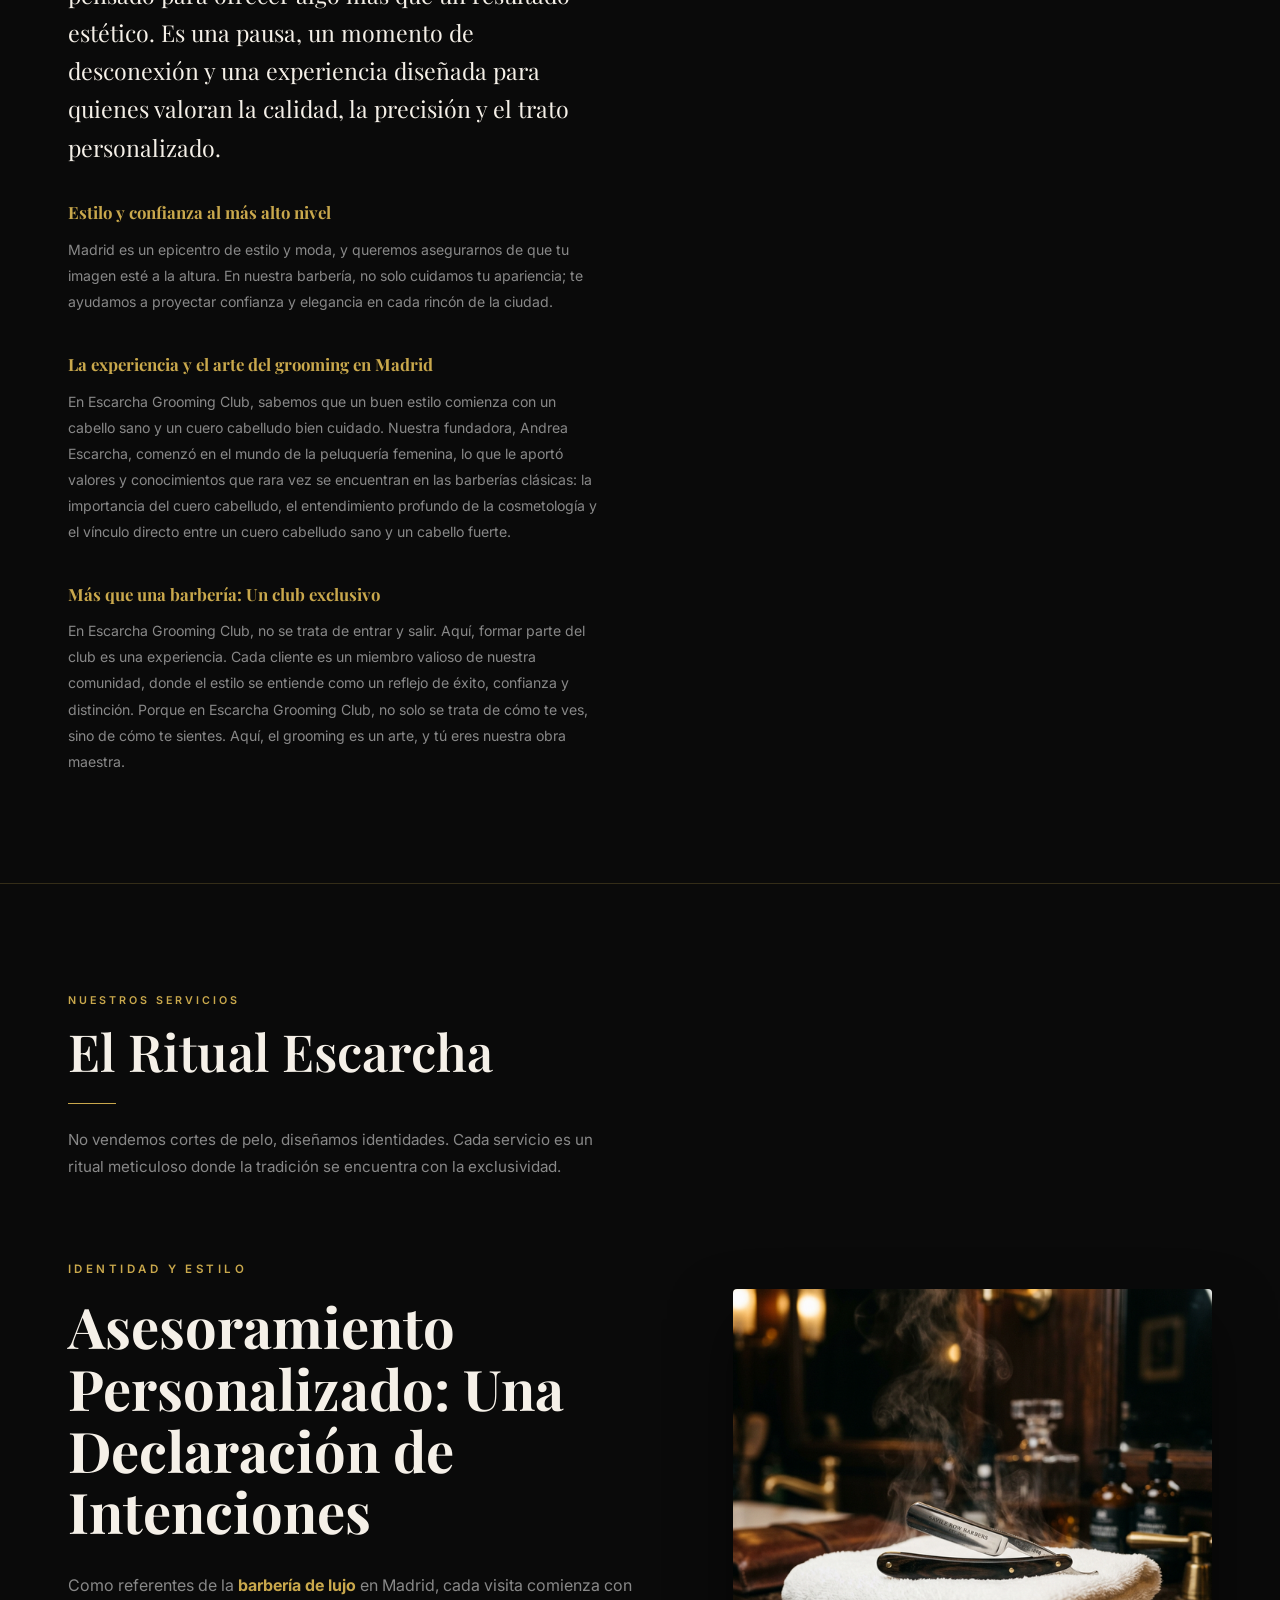
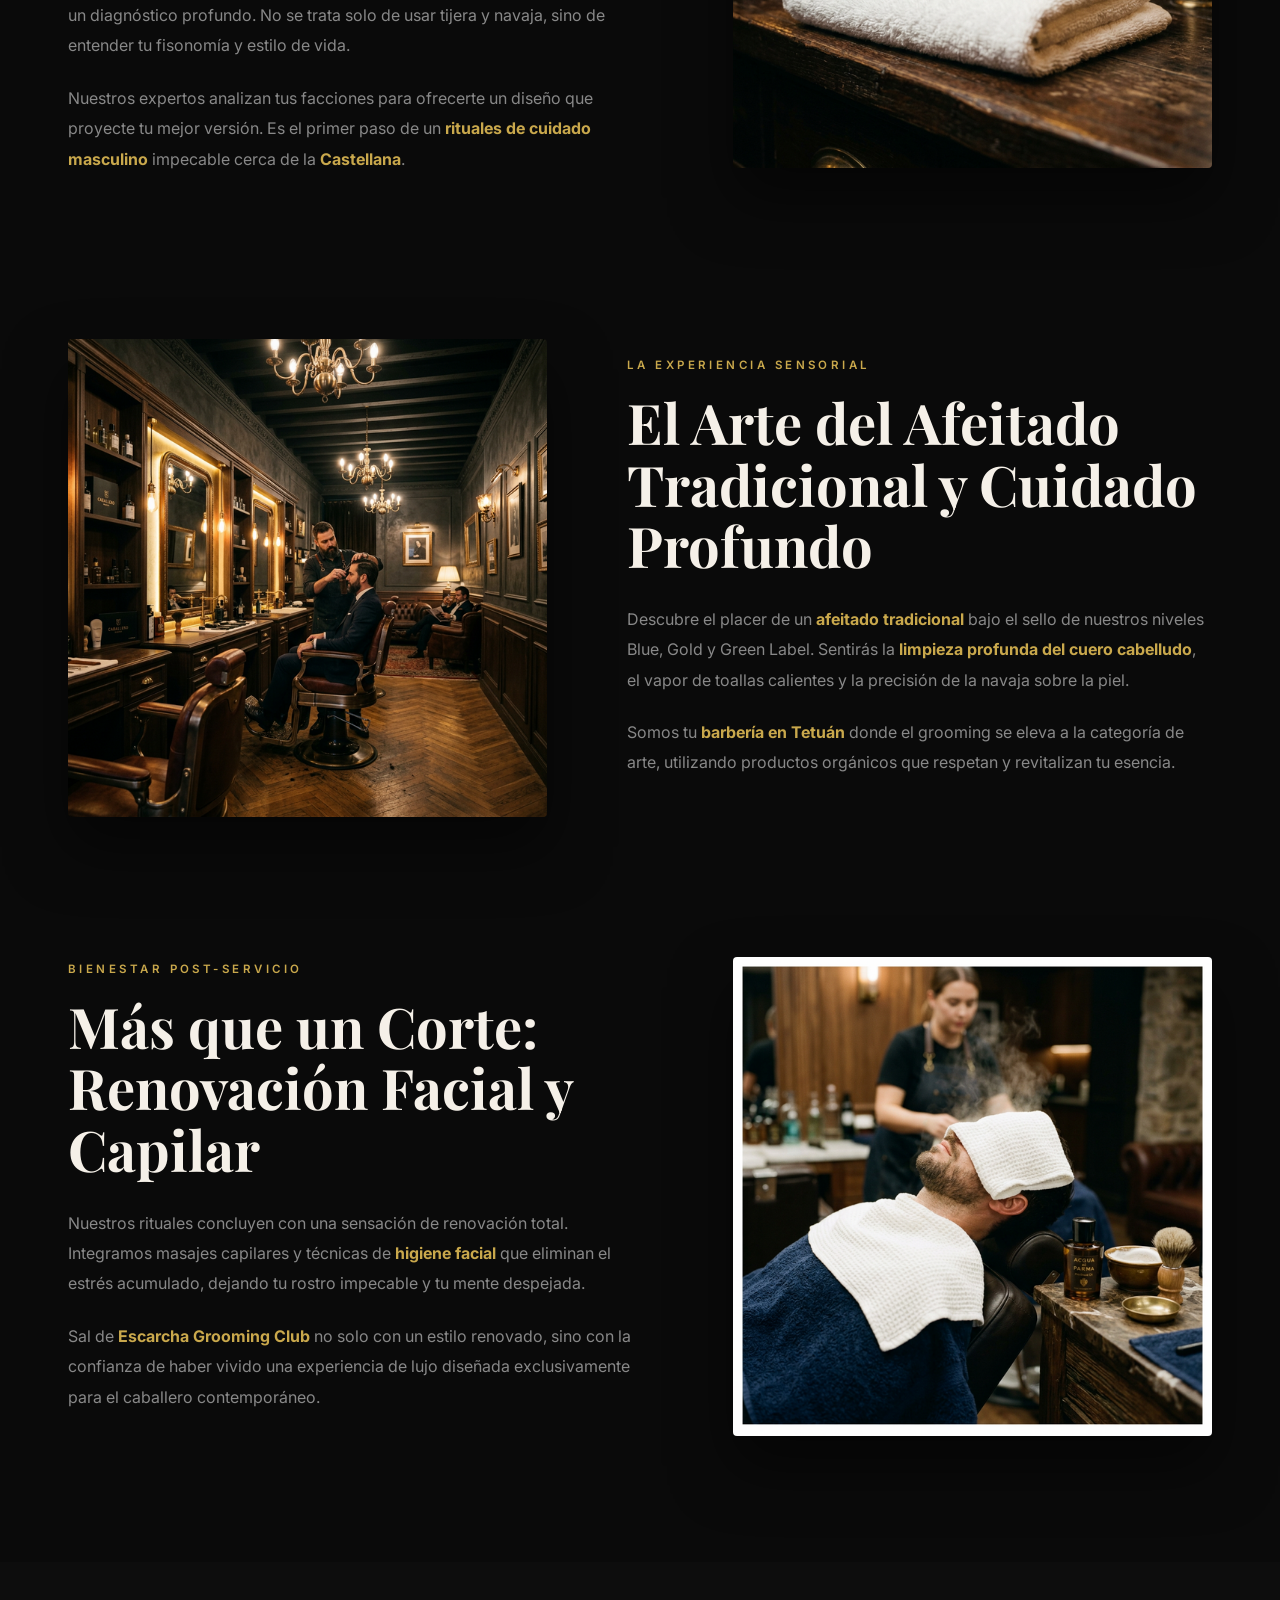
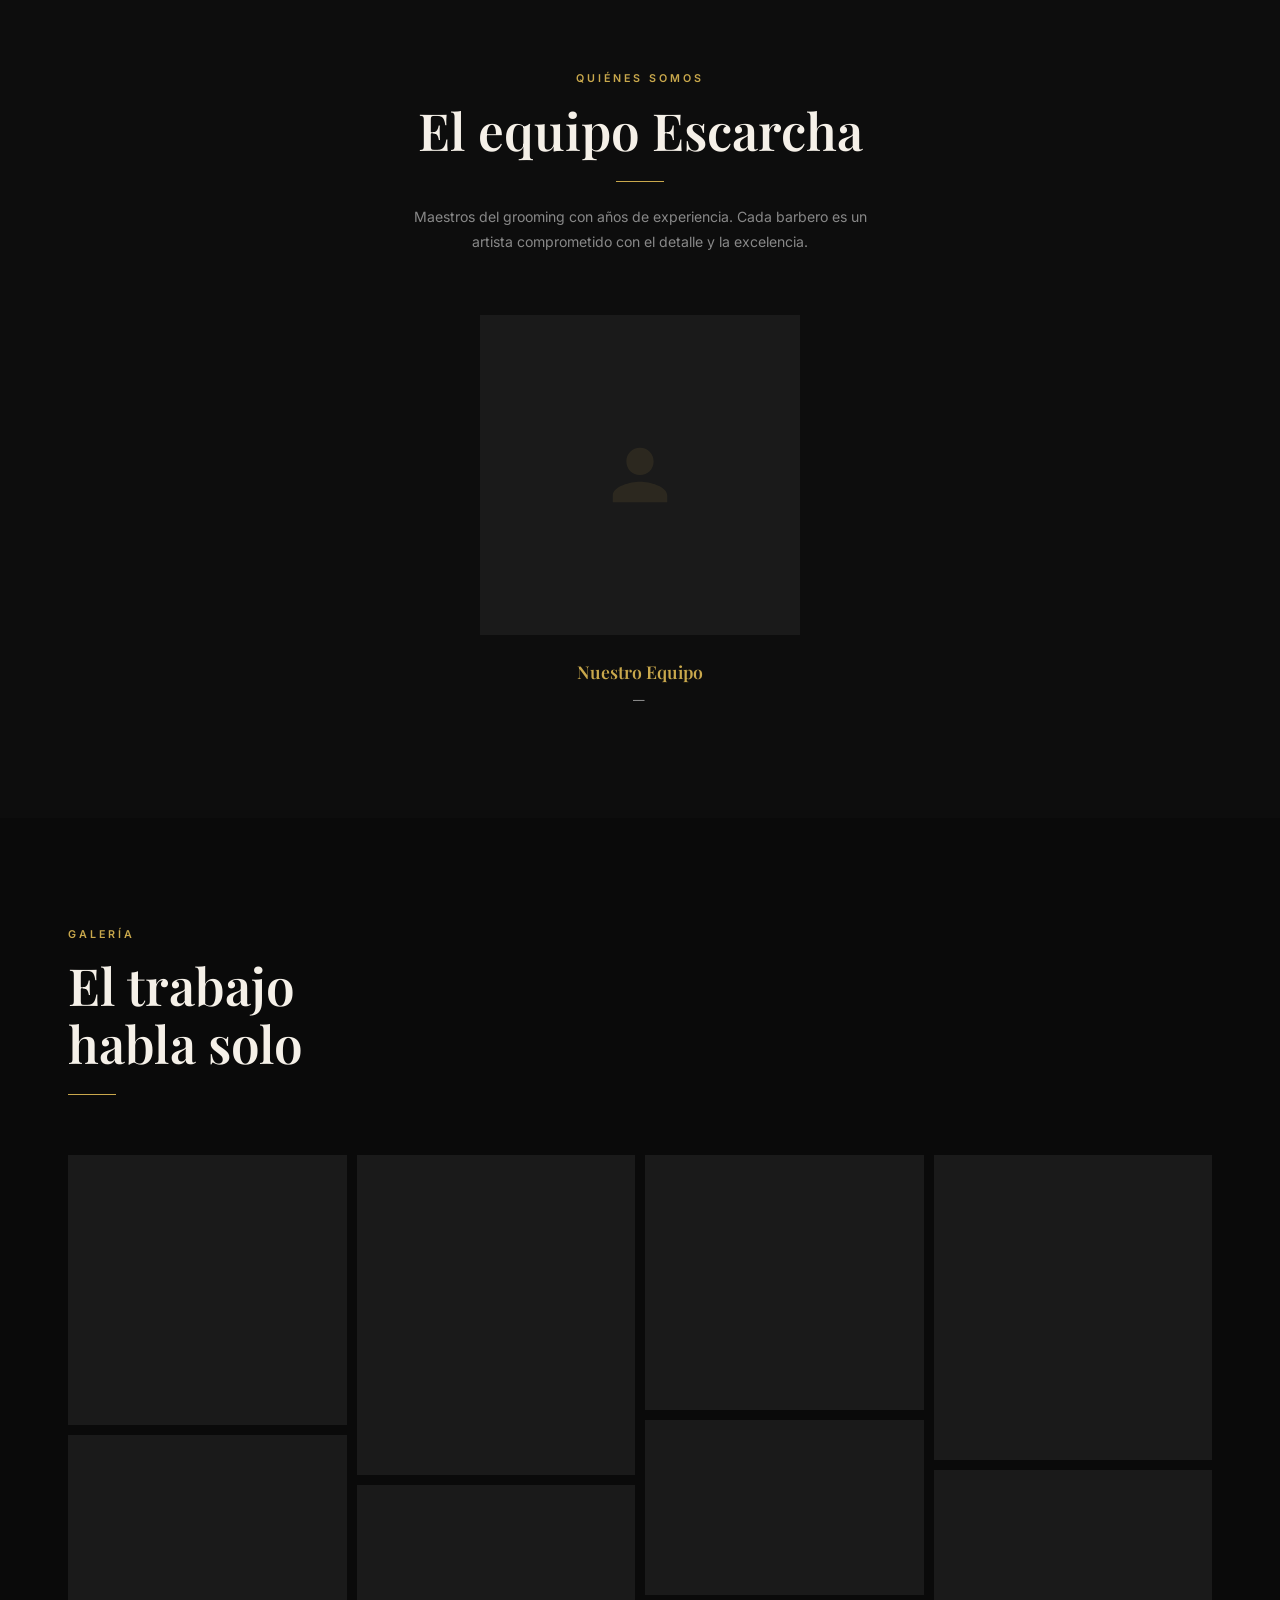
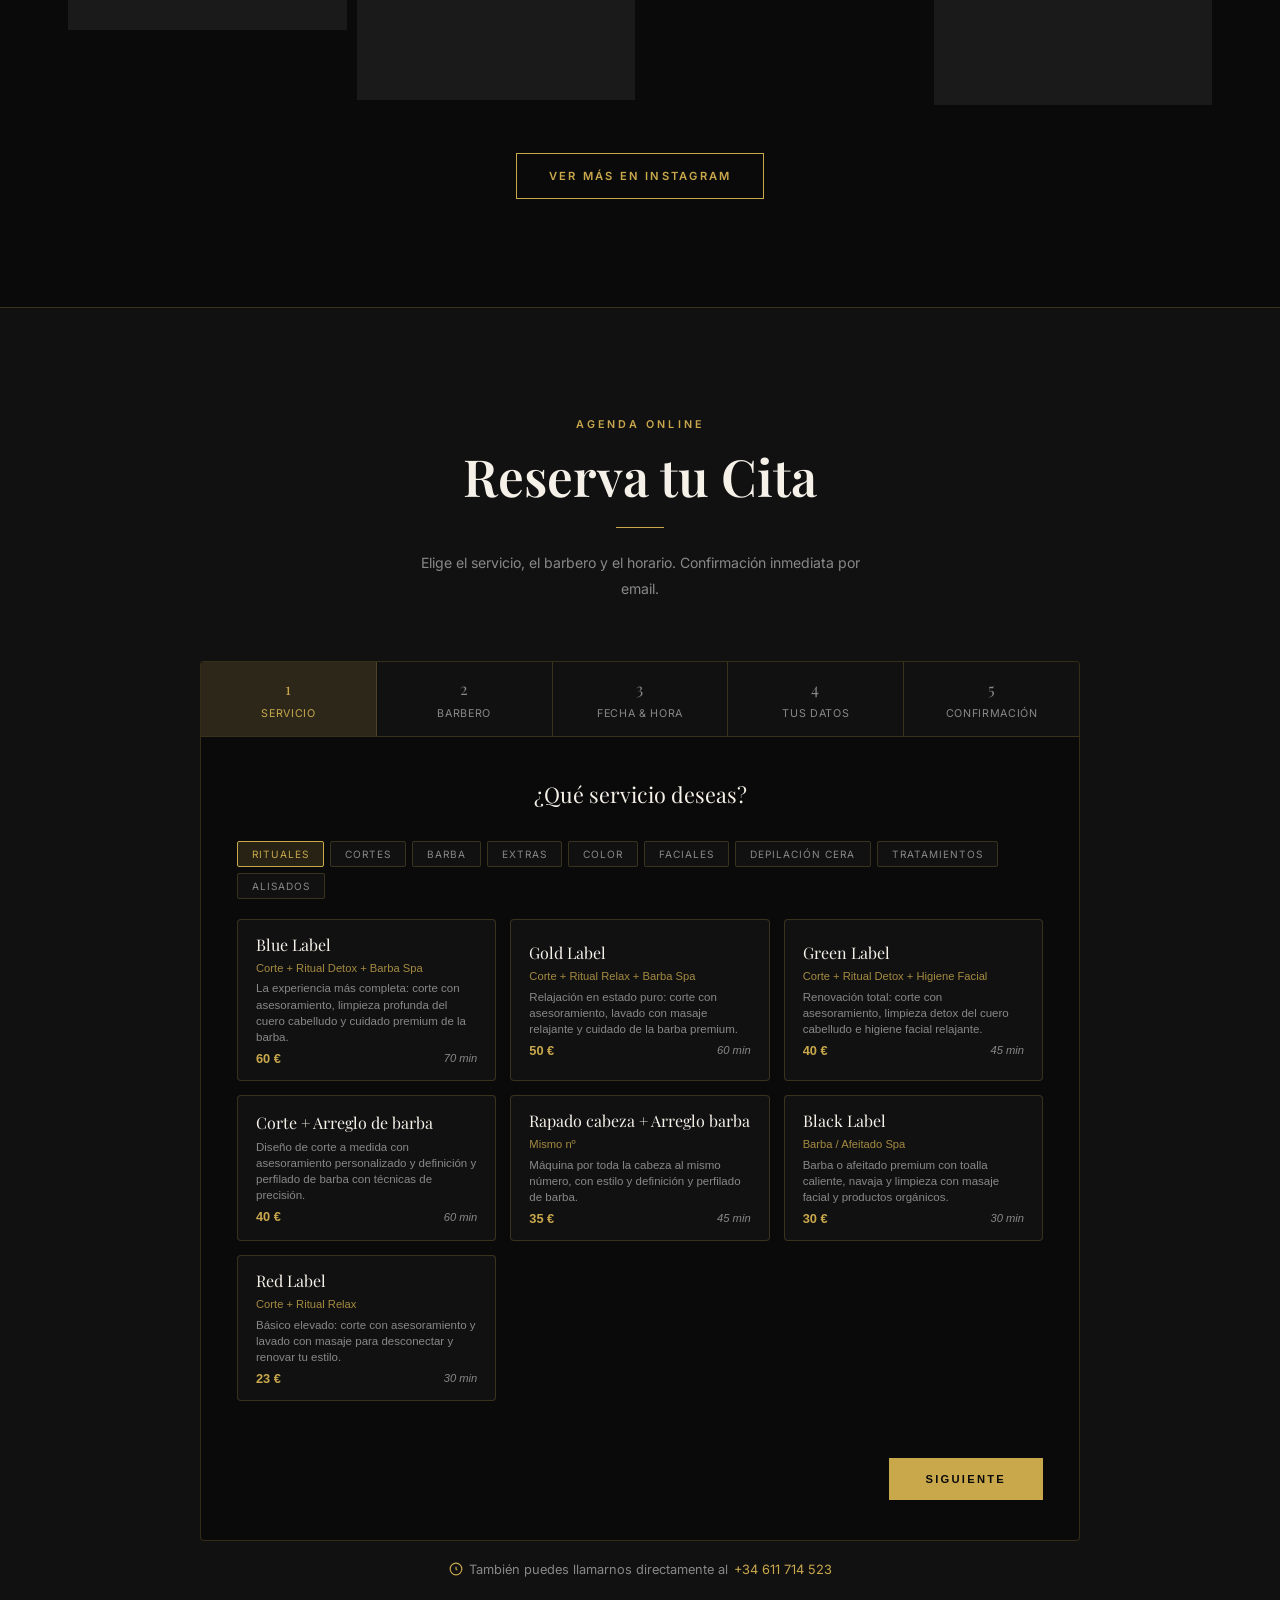
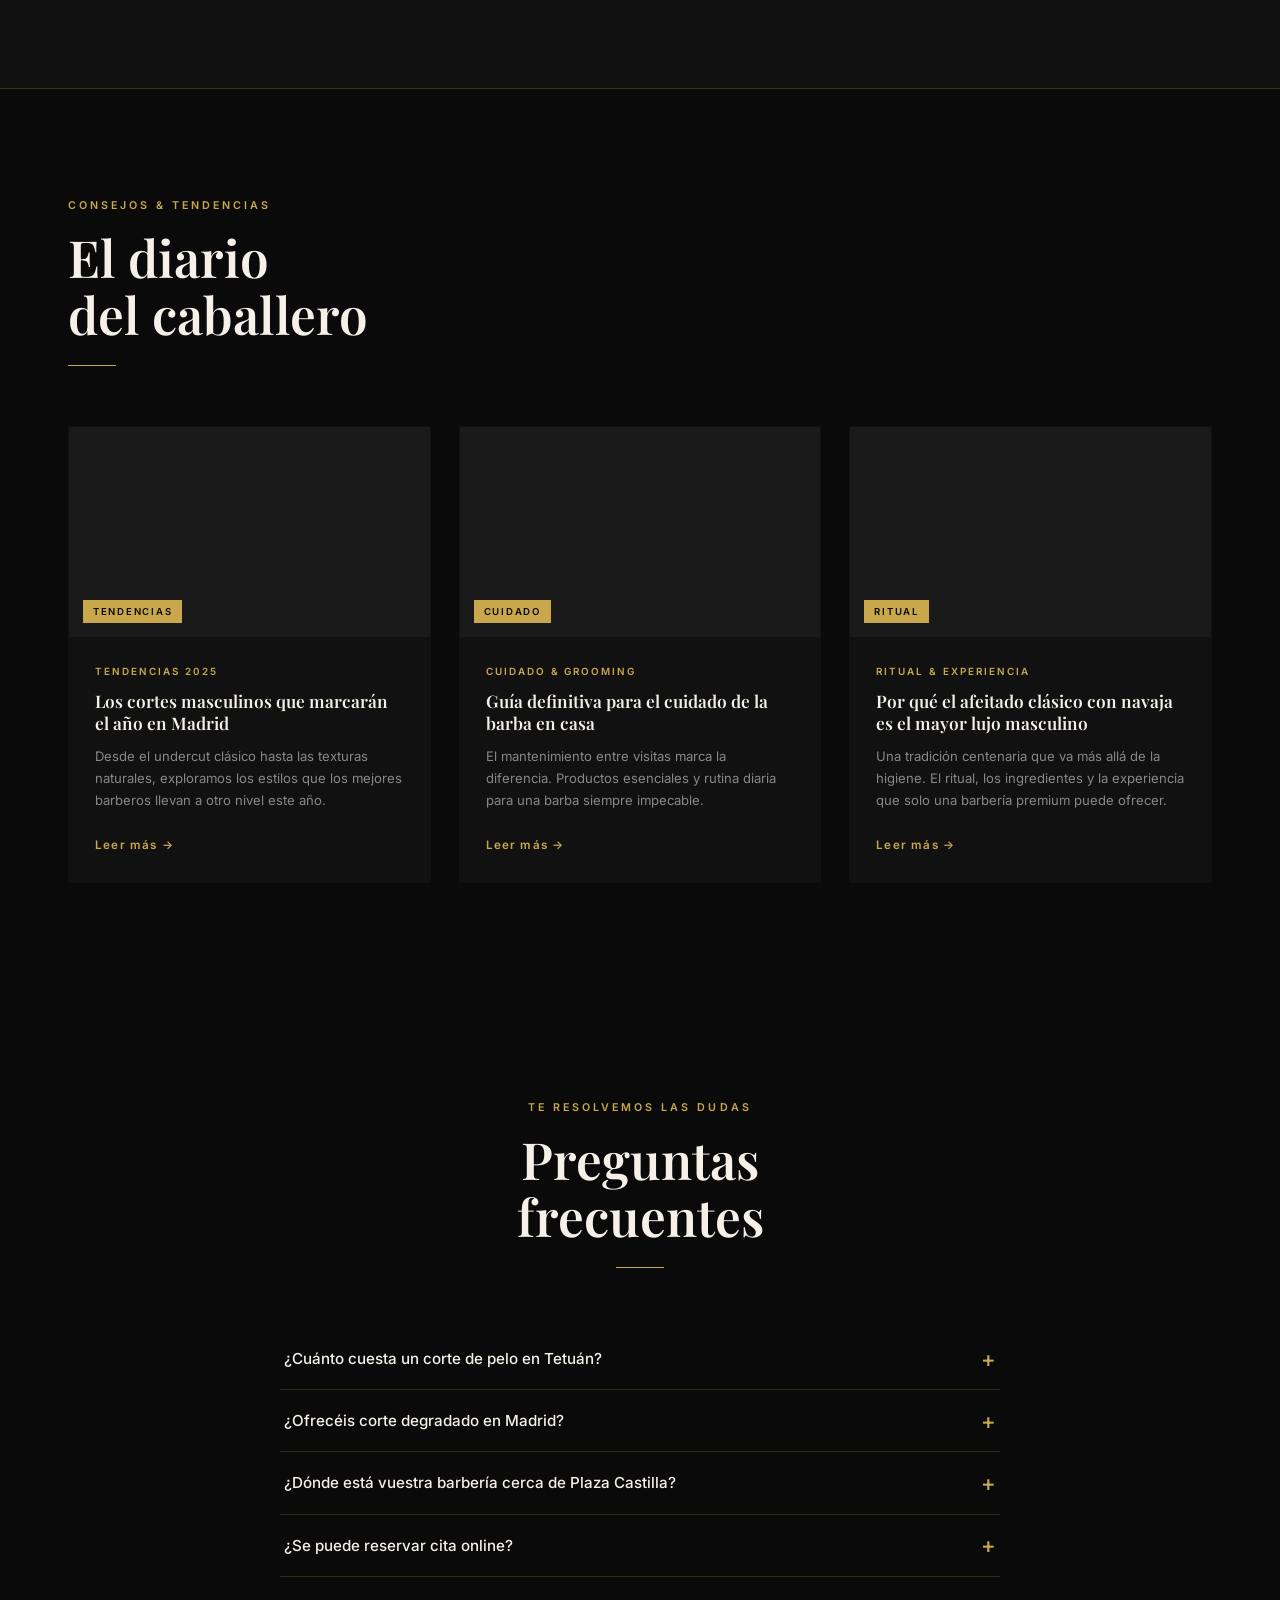
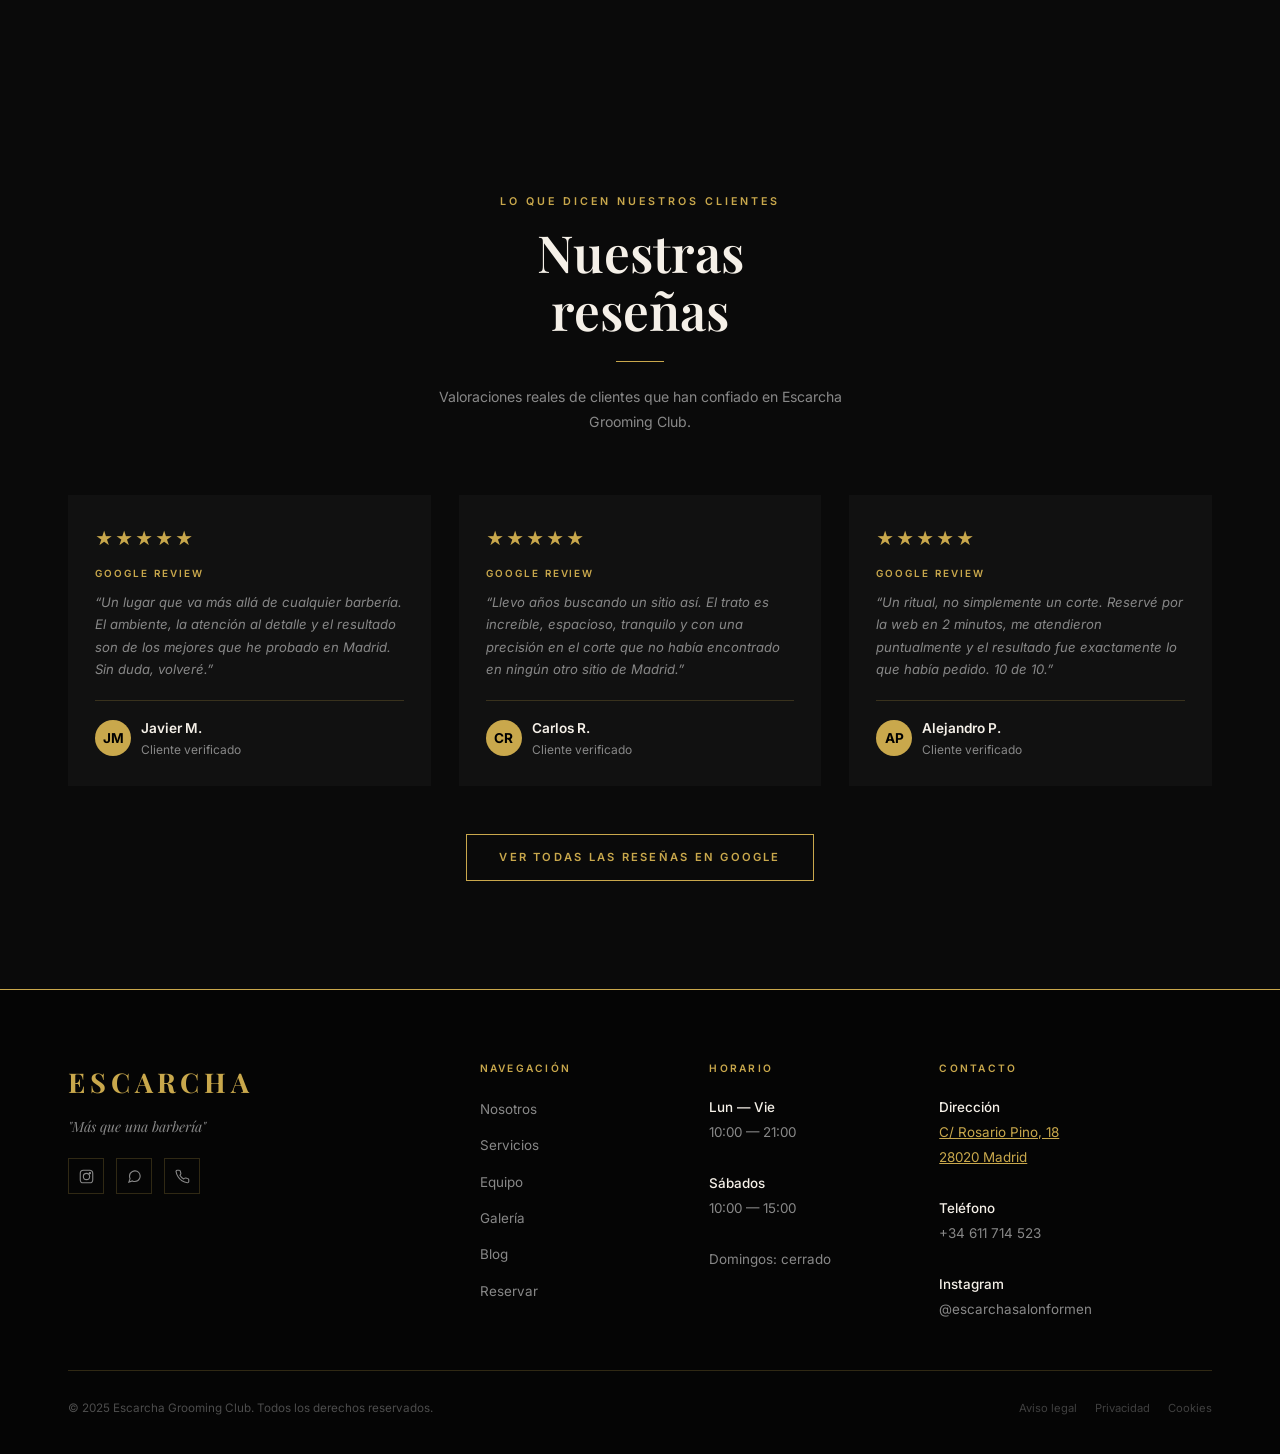
==== commit 30a2ea11: "Mejora interfaz login email y autocompletado en widget de reserva" ====
--- a/index.html
+++ b/index.html
@@ -1856,6 +1856,16 @@
                       Crear cuenta
                     </button>
                   </div>
+                  <!-- Buscador de email (Oculto por defecto) -->
+                  <div id="bk-email-lookup" style="display: none; width: 100%; margin-top: 10px;">
+                    <div style="position: relative;">
+                      <input type="email" id="bk-lookup-field" class="bk-input" placeholder="Introduce tu email..." style="width: 100%; padding-right: 45px;">
+                      <button type="button" id="bk-btn-do-lookup" style="position: absolute; right: 5px; top: 5px; bottom: 5px; background: var(--color-gold); border: none; border-radius: 3px; width: 35px; cursor: pointer; display: flex; align-items: center; justify-content: center; color: #000;">
+                        <svg width="16" height="16" viewBox="0 0 24 24" fill="none" stroke="currentColor" stroke-width="2.5" stroke-linecap="round" stroke-linejoin="round"><circle cx="11" cy="11" r="8"></circle><line x1="21" y1="21" x2="16.65" y2="16.65"></line></svg>
+                      </button>
+                    </div>
+                    <p id="bk-lookup-err" style="font-size: 0.75rem; color: #e05252; margin-top: 8px; text-align: left; height: 1.2em;"></p>
+                  </div>
                 </div>
               </div>
               <div class="bk-form-grid">
@@ -2985,26 +2995,58 @@
       state.email = fakeData.email;
     }
 
-    $('bk-btn-login-email').addEventListener('click', async () => {
-      const email = prompt('Introduce tu email para identificarte:');
-      if (!email || !/^.+@.+\.com$/.test(email)) return;
+    $('bk-btn-login-email').addEventListener('click', () => {
+      const lookupWrap = $('bk-email-lookup');
+      const isHidden = lookupWrap.style.display === 'none';
+      lookupWrap.style.display = isHidden ? 'block' : 'none';
+      if (isHidden) $('bk-lookup-field').focus();
+    });
+
+    $('bk-lookup-field').addEventListener('keypress', (e) => {
+      if (e.key === 'Enter') {
+        e.preventDefault();
+        doEmailLookup();
+      }
+    });
+
+    $('bk-btn-do-lookup').addEventListener('click', doEmailLookup);
+
+    async function doEmailLookup() {
+      const email = $('bk-lookup-field').value.trim();
+      if (!email || !emailStrictRegex.test(email)) {
+        $('bk-lookup-err').textContent = 'Introduce un email válido.';
+        $('bk-lookup-err').style.color = '#e05252';
+        return;
+      }
+      
+      $('bk-lookup-err').textContent = 'Buscando...';
+      $('bk-lookup-err').style.color = 'var(--color-gold)';
       
       try {
         const r = await fetch(`/api/auth?email=${encodeURIComponent(email)}`);
         if (r.ok) {
           const user = await r.json();
+          // Usamos el email buscado si por algún motivo user.email viene vacío
+          const emailToUse = user.email || email;
+          
           $('bk-nombre').value = user.nombre;
-          $('bk-email').value = user.email;
+          $('bk-email').value = emailToUse;
           $('bk-telefono').value = user.telefono || '';
           $('bk-email').readOnly = true;
           $('bk-login-options').style.display = 'none';
+          
+          state.nombre = user.nombre;
+          state.email = emailToUse;
+          state.telefono = user.telefono || '';
         } else {
-          alert('No hemos encontrado ninguna cuenta con ese email.');
+          $('bk-lookup-err').textContent = 'No encontramos ninguna cuenta con ese email.';
+          $('bk-lookup-err').style.color = '#e05252';
         }
-      } catch (e) {
-        console.error(e);
+      } catch (err) {
+        $('bk-lookup-err').textContent = 'Error al conectar con el servidor.';
+        $('bk-lookup-err').style.color = '#e05252';
       }
-    });
+    }
 
     $('bk-btn-signup').addEventListener('click', () => {
       alert('Para crear una cuenta, simplemente rellena el formulario y confirma tu reserva. ¡Te guardaremos los datos automáticamente!');
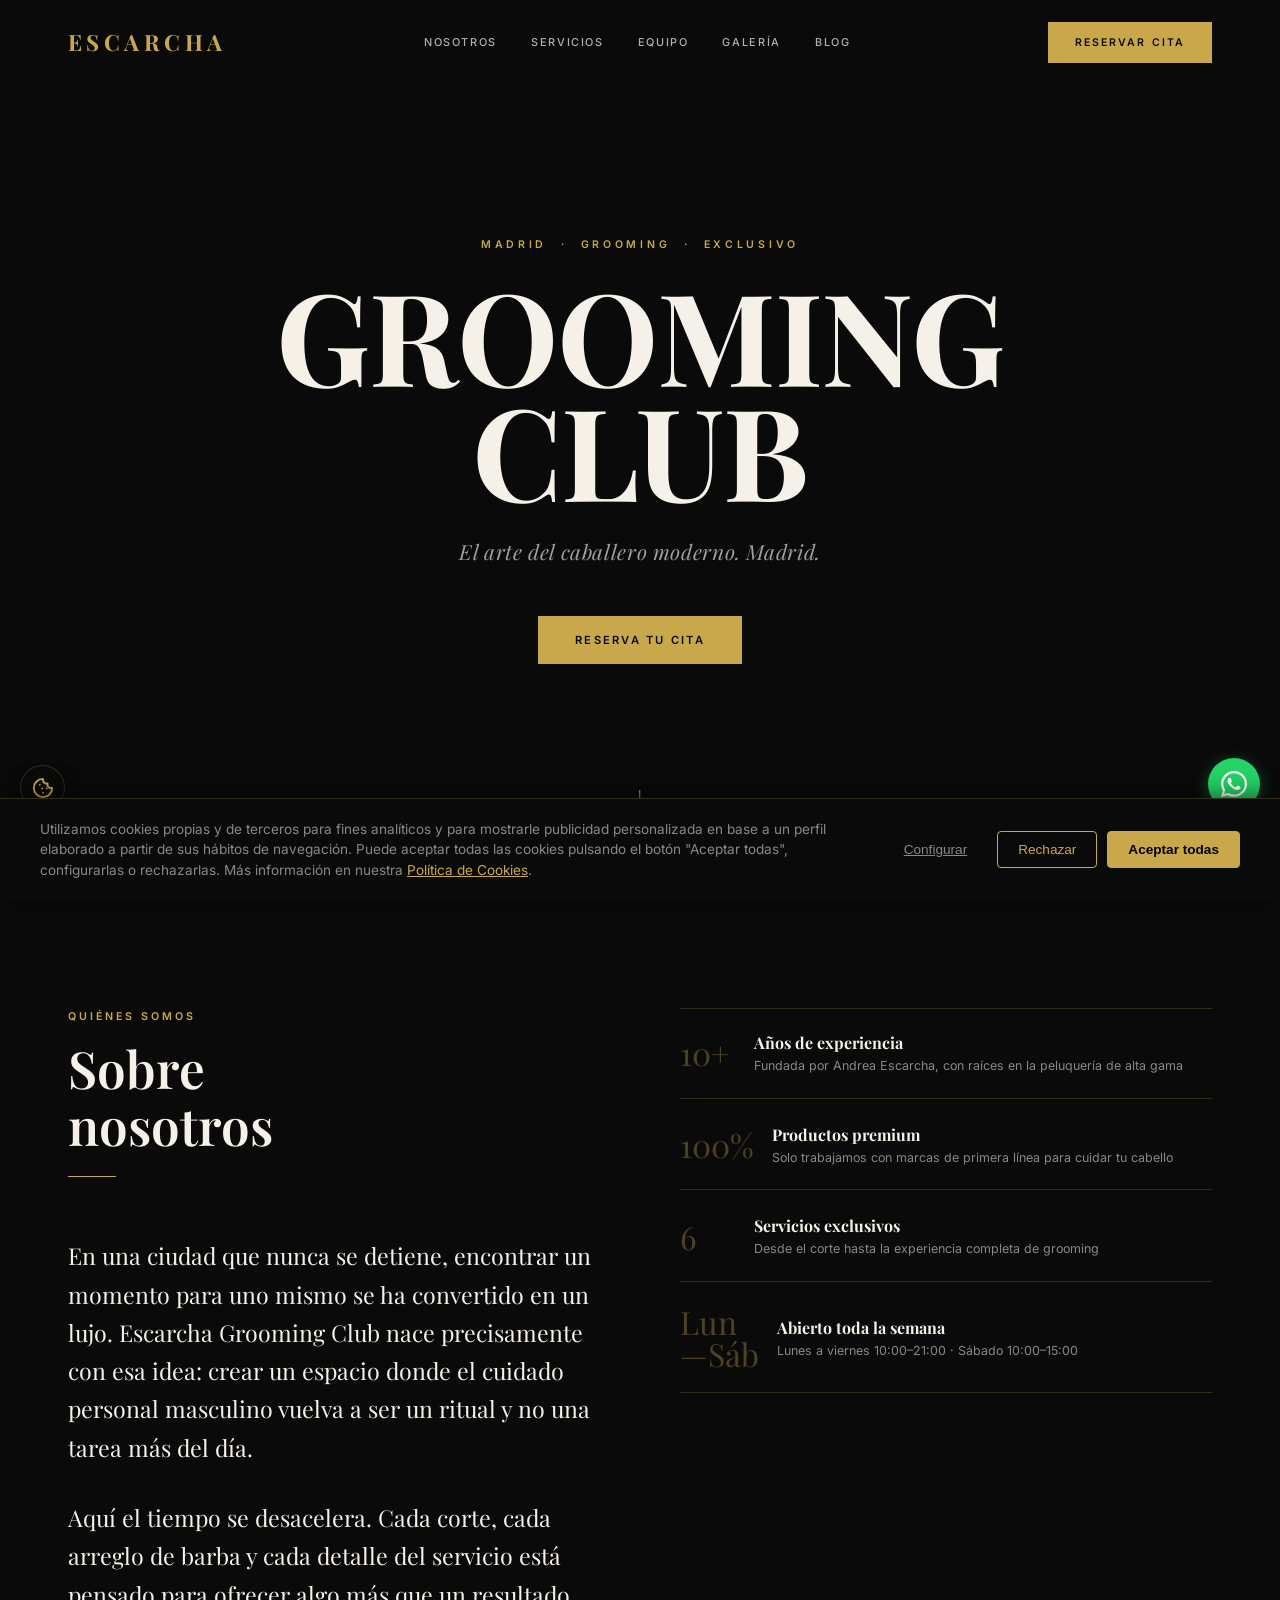
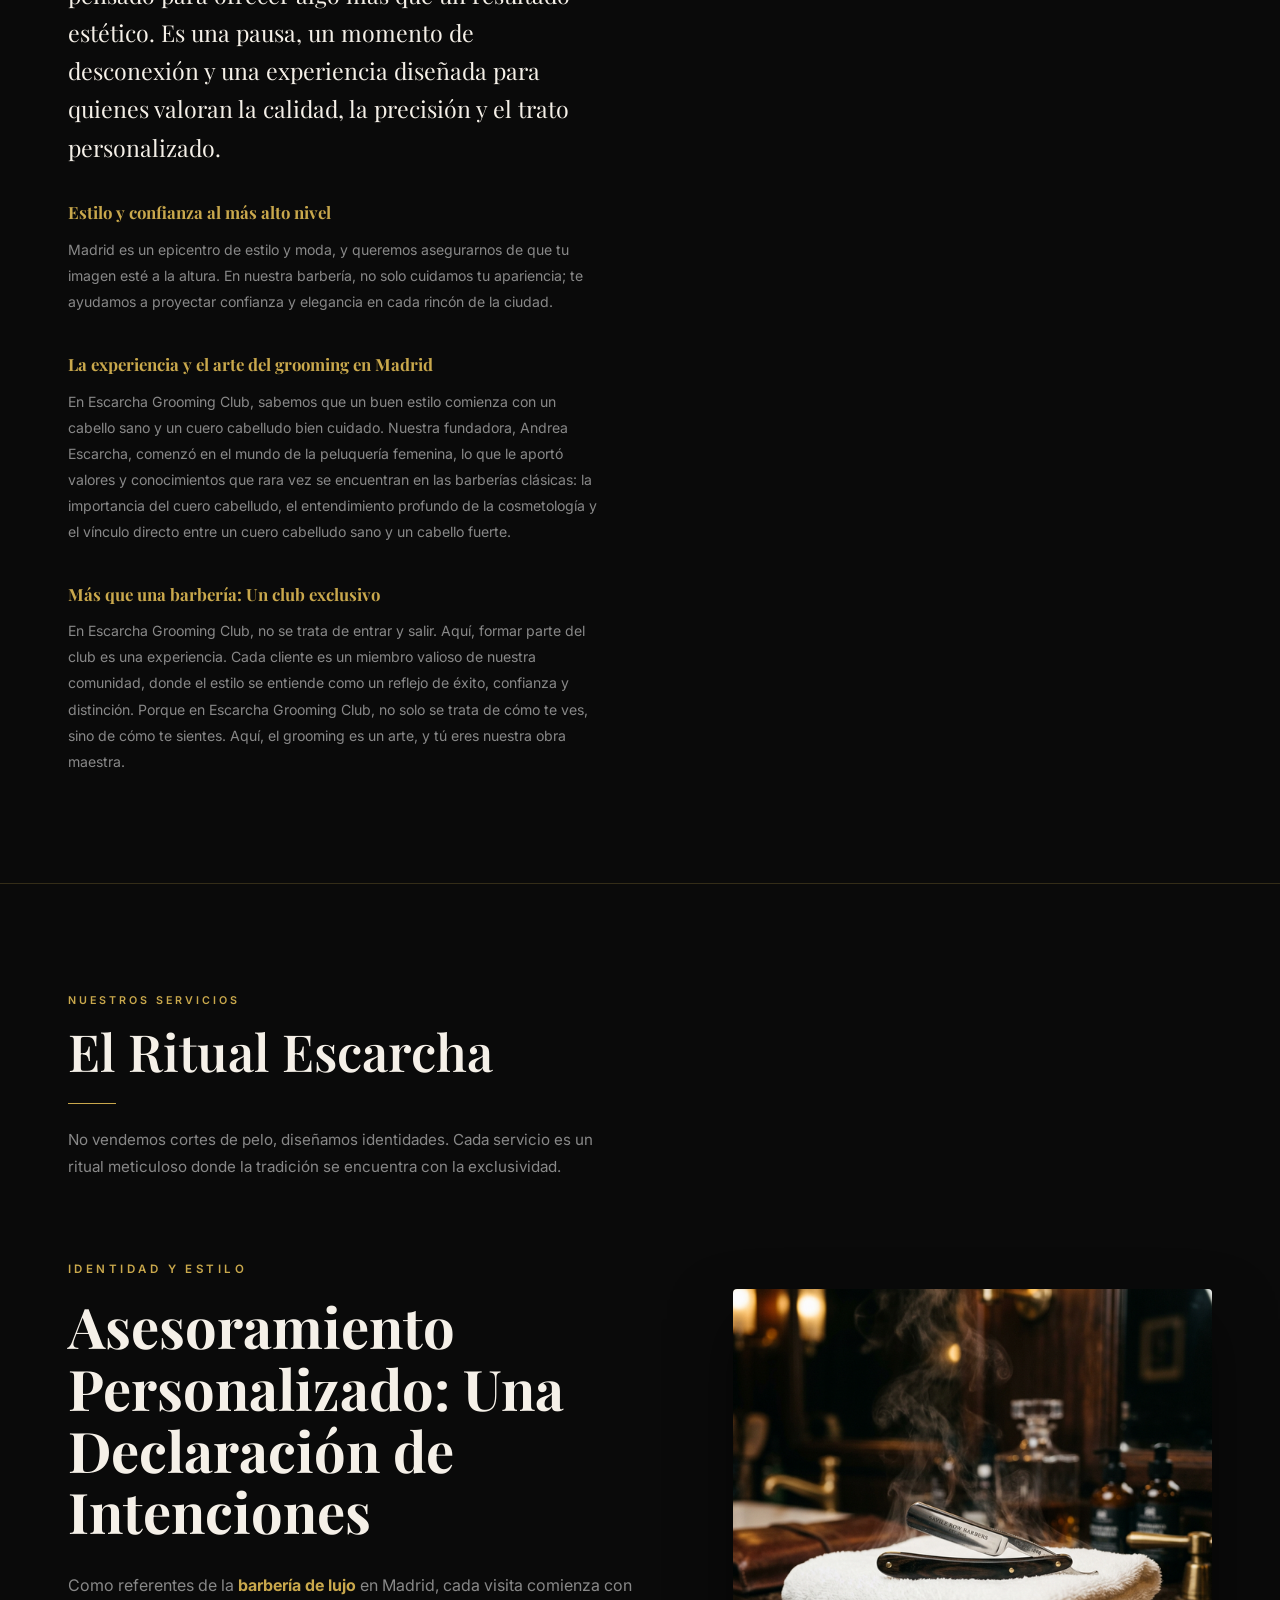
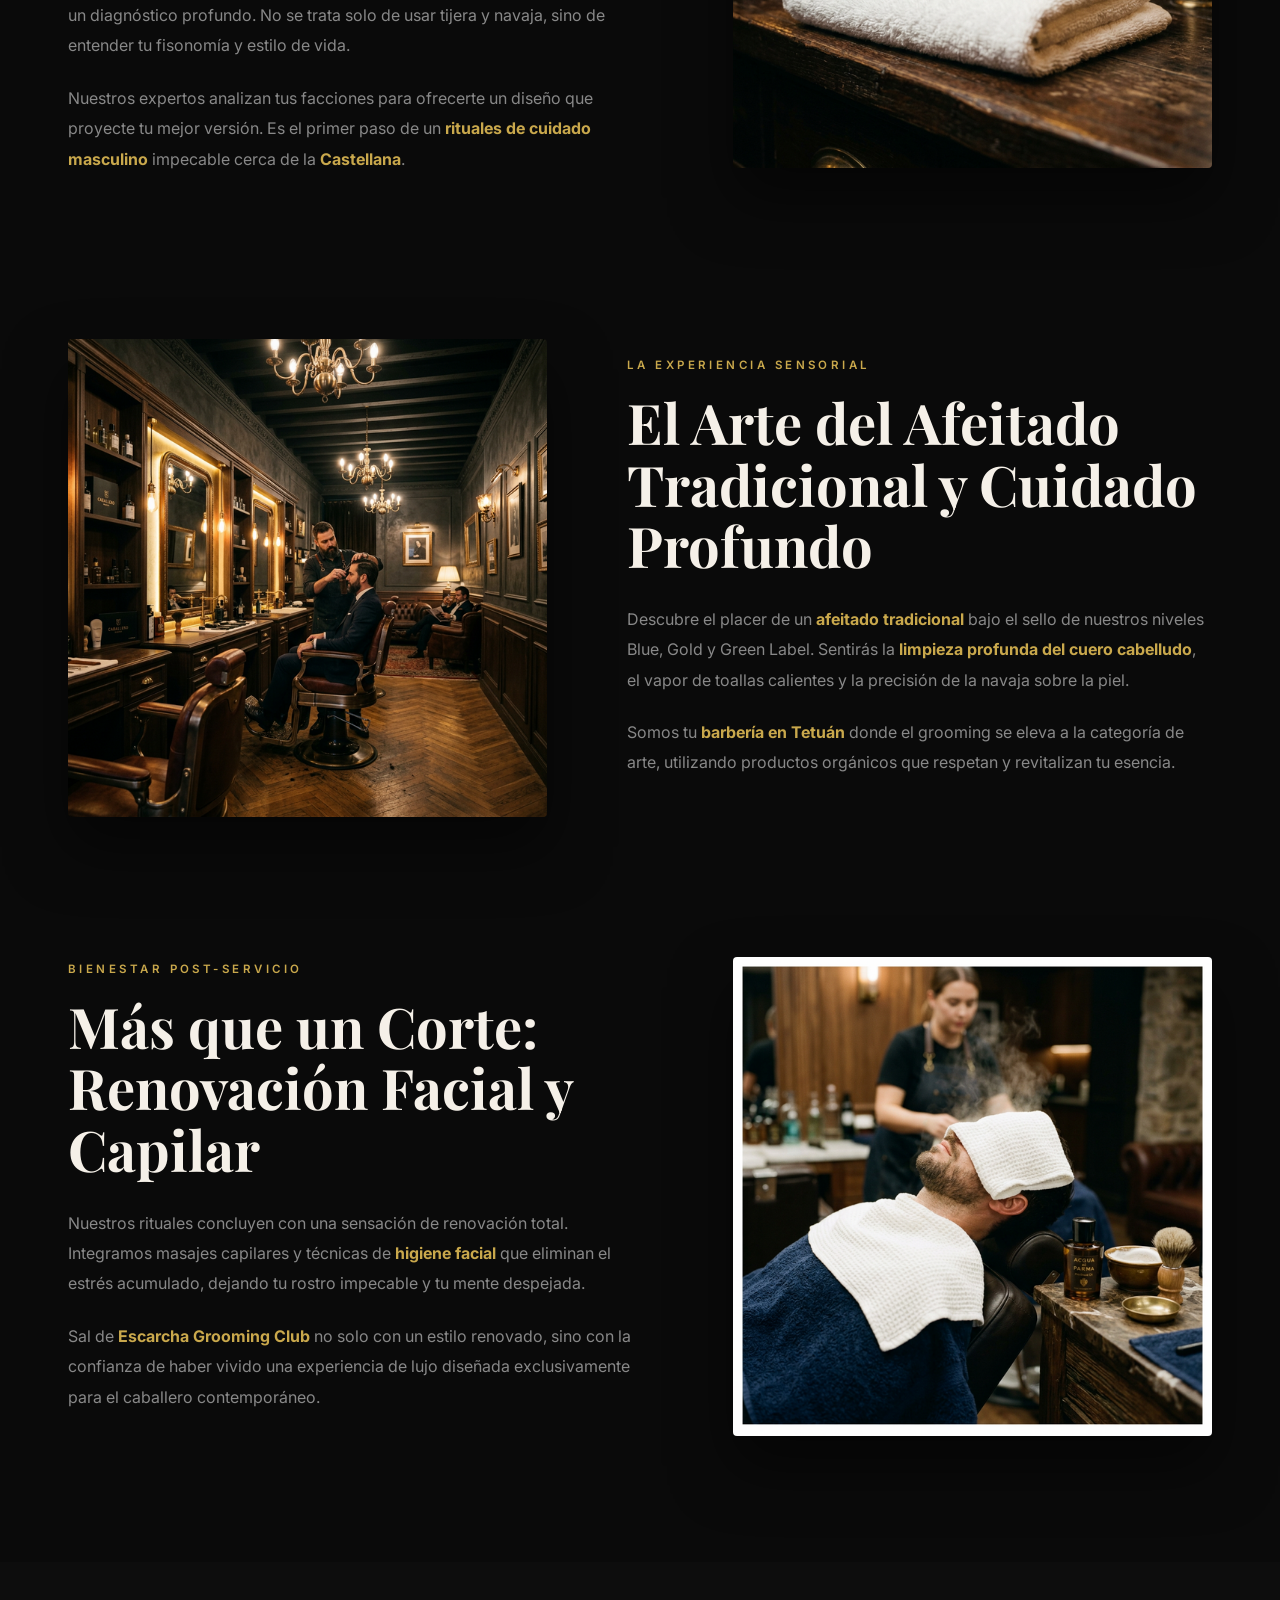
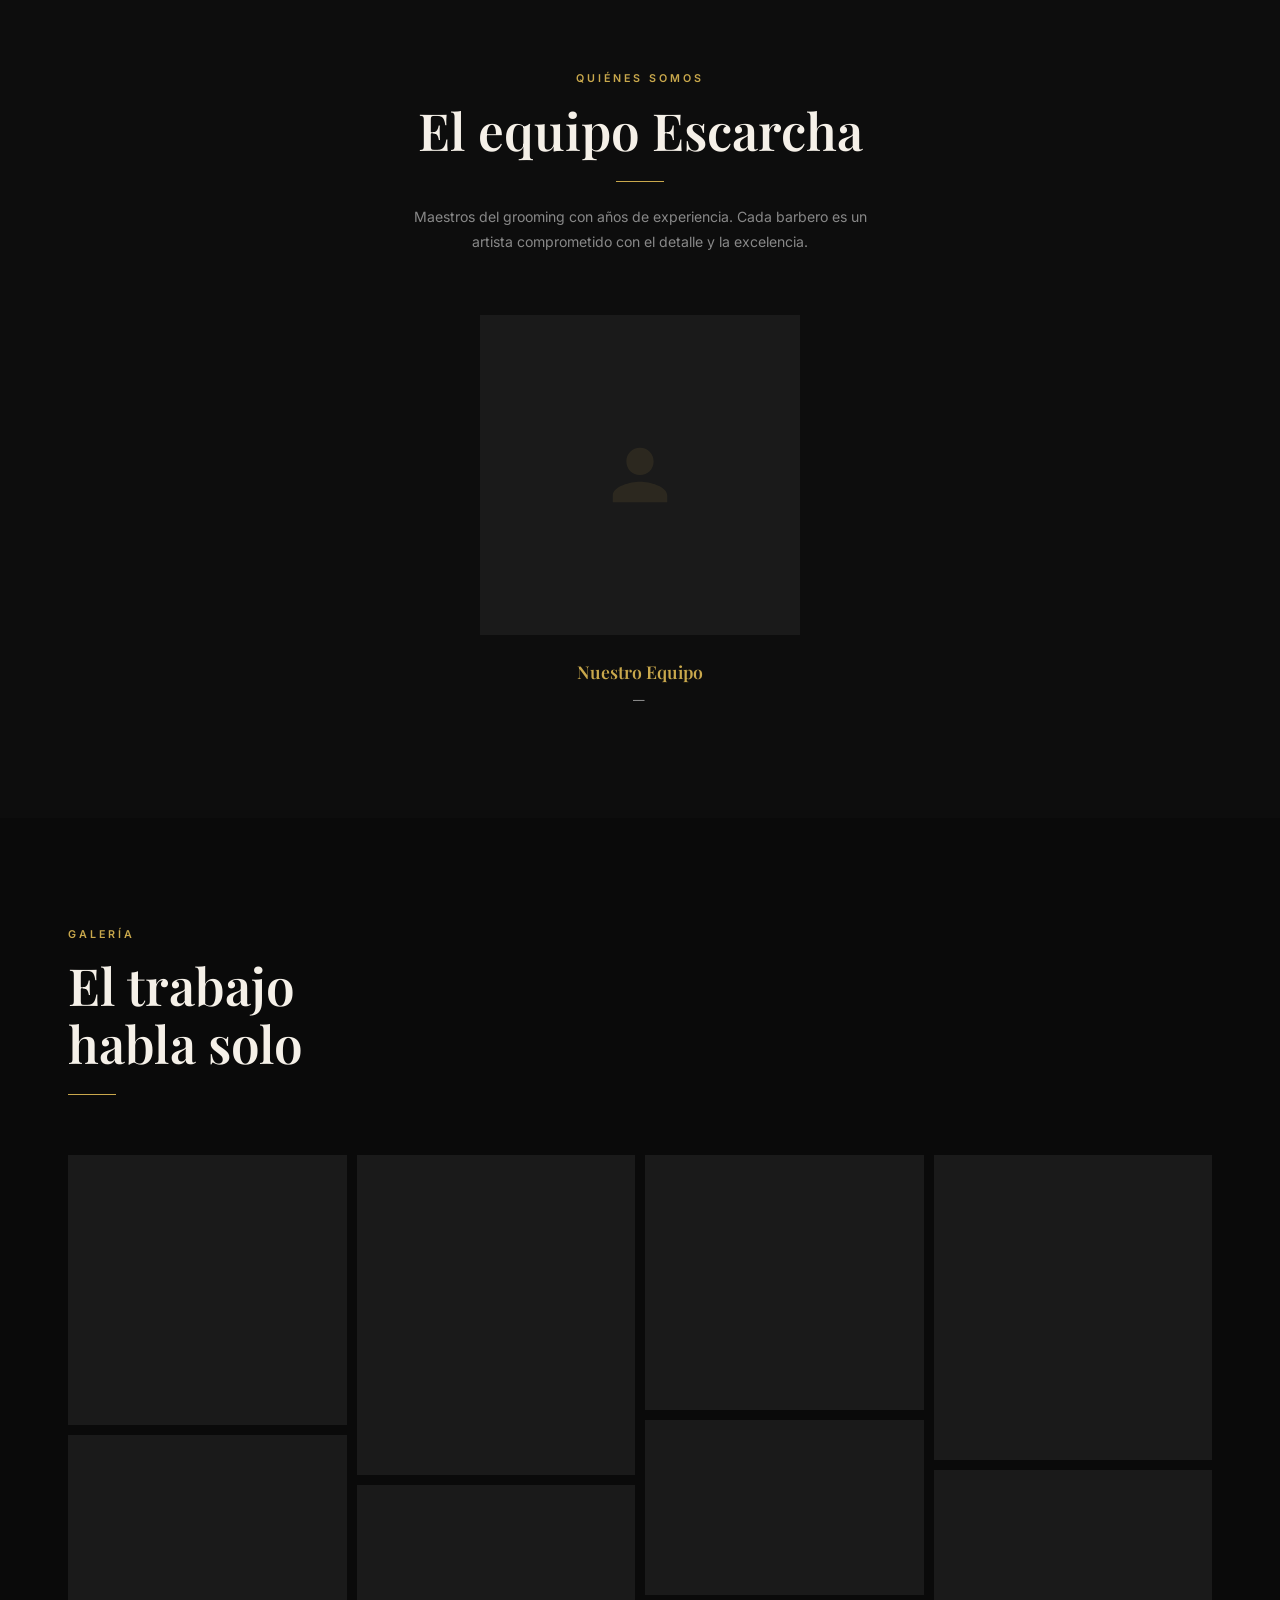
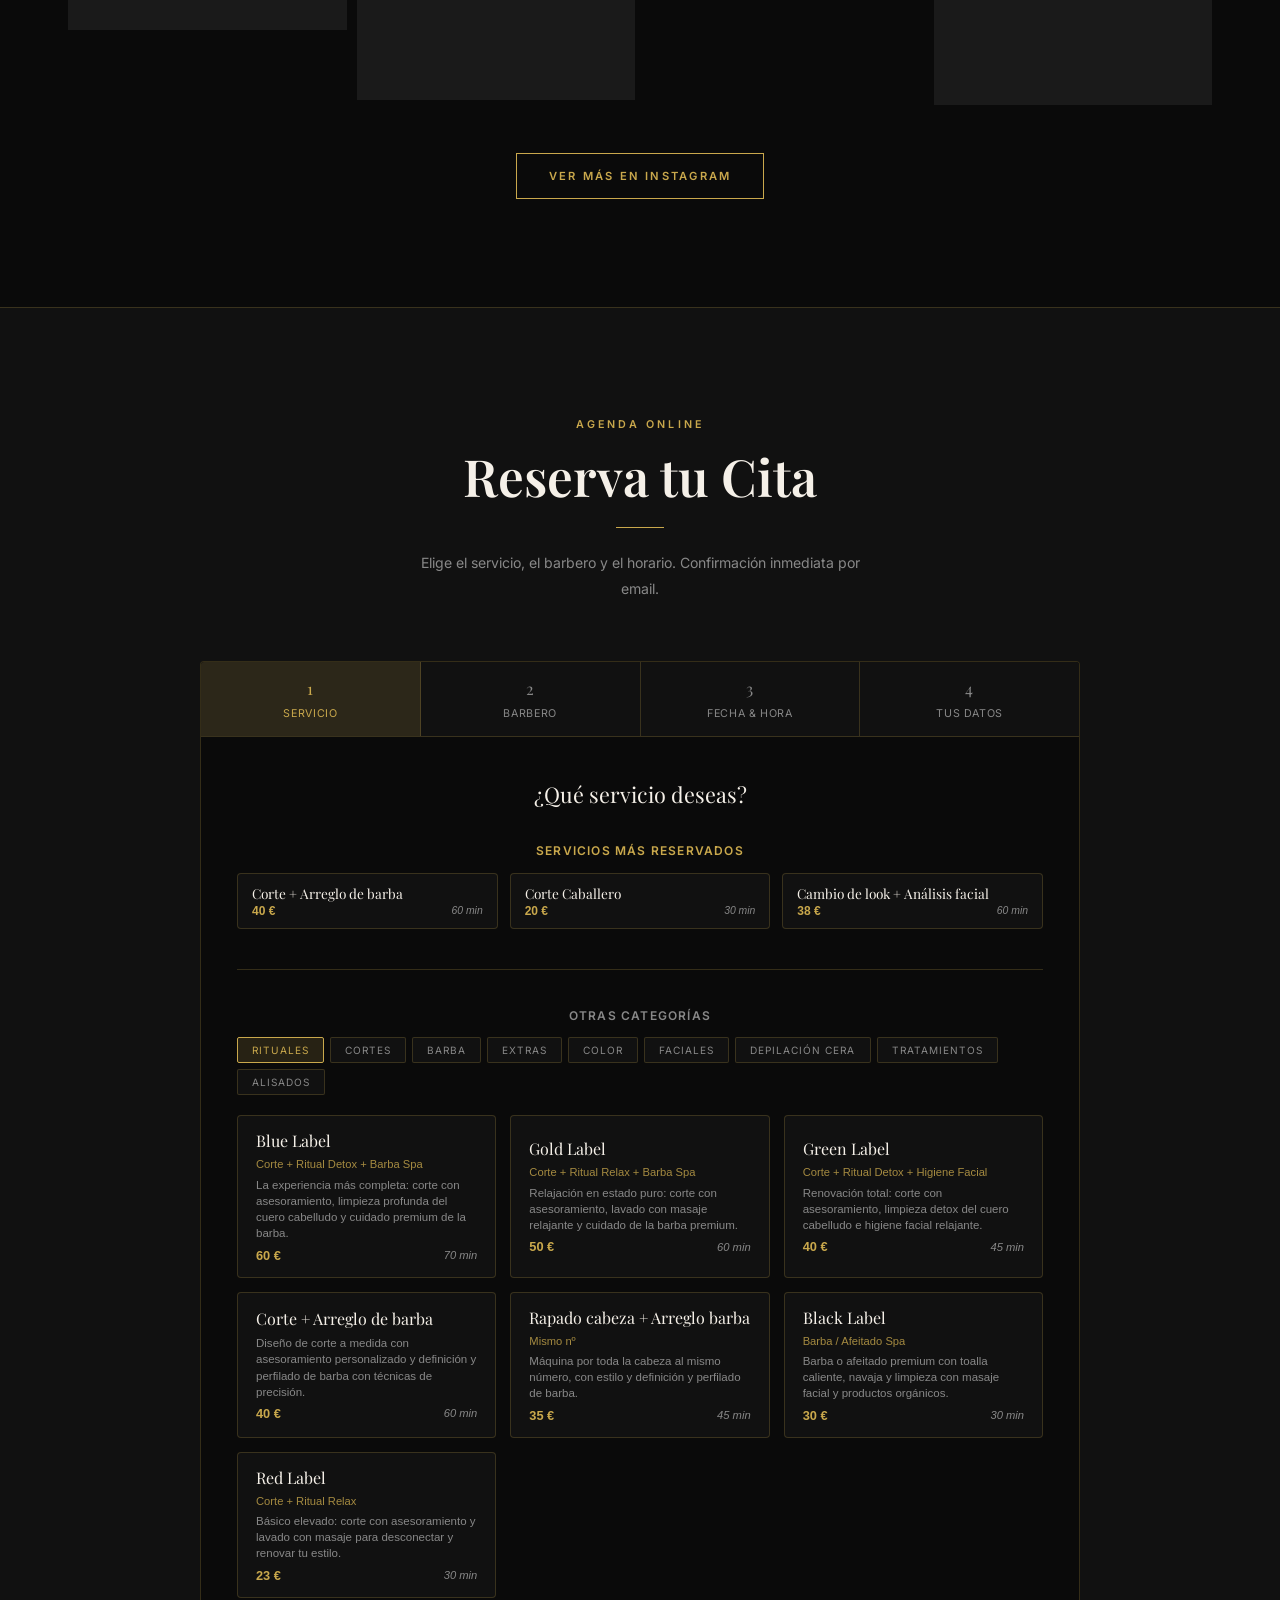
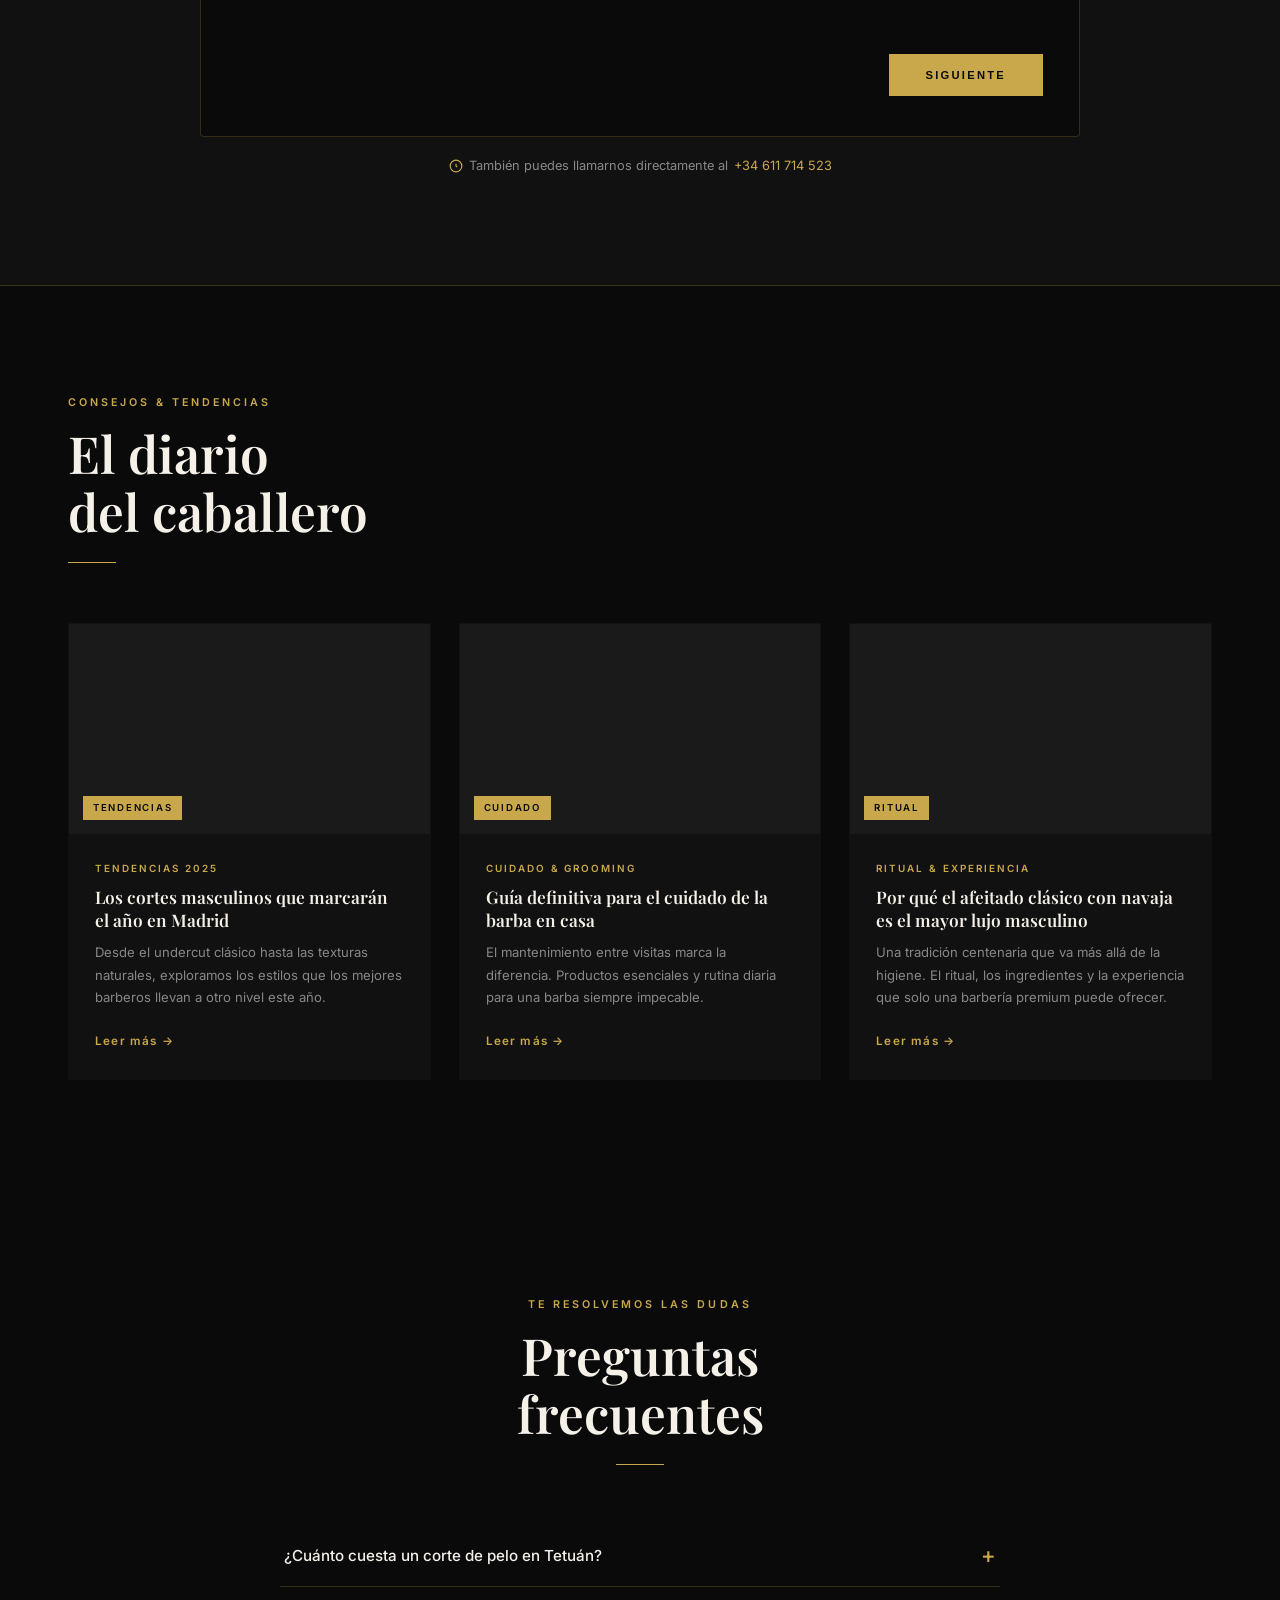
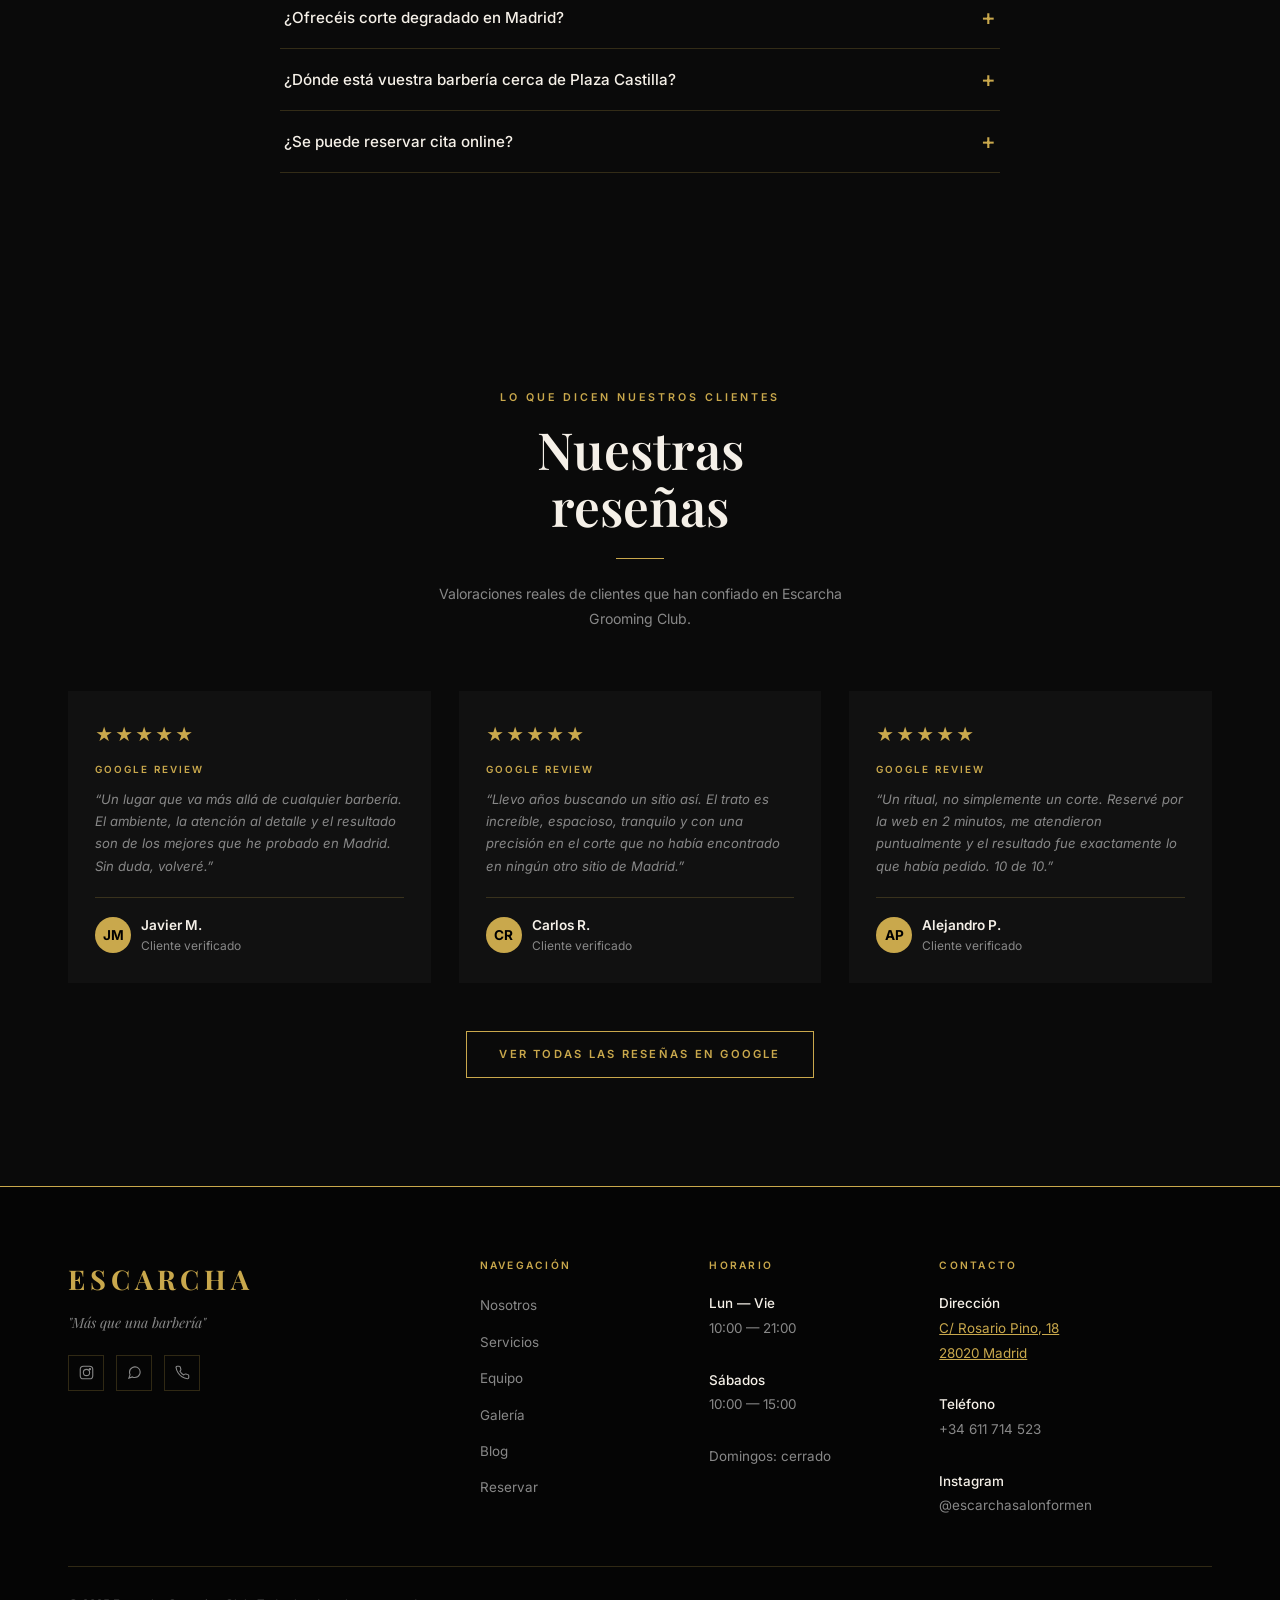
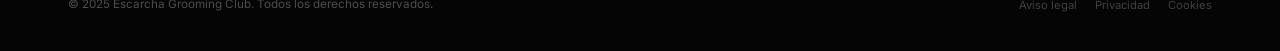
==== commit 93a18722: "Preparar web para demo en Render: Seed de datos, config desarrollo y seguridad (untrack .env)" ====
--- a/index.html
+++ b/index.html
@@ -4,14 +4,15 @@
   <meta charset="UTF-8" />
   <meta name="viewport" content="width=device-width, initial-scale=1.0" />
   <title>Barbería masculina en Tetuán Madrid | Escarcha Grooming Club</title>
-  <meta name="description" content="Escarcha Grooming Club, barbería premium para hombres en Tetuán, Madrid. Cerca de Plaza Castilla y Paseo de la Castellana. Corte de pelo, corte degradado, arreglo de barba y afeitado clásico. Reserva online." />
+  <meta name="description" content="Escarcha Grooming Club en Tetuán, Madrid. Barbería premium cerca de Plaza Castilla. Corte degradado, barba y afeitado tradicional. ¡Reserva cita online!" />
+  <link rel="icon" type="image/png" href="/uploads/logo-escarcha.png"> <!-- Cambiar por el logo real -->
 
   <!-- =====================================================================
        META OG — Actualizar og:image con URL real de la imagen de portada
   ====================================================================== -->
   <meta property="og:type"        content="website" />
   <meta property="og:title"       content="Barbería masculina en Tetuán Madrid | Escarcha Grooming Club" />
-  <meta property="og:description" content="Barbería premium cerca de Plaza Castilla y Paseo de la Castellana. Corte, degradado, barba y afeitado clásico. Reserva online." />
+  <meta property="og:description" content="Barbería premium en Tetuán, Madrid. Corte degradado, barba y afeitado tradicional. Reserva online en Escarcha Grooming Club." />
   <meta property="og:url"         content="https://escarchagroomingclub.com" />
   <meta property="og:image"       content="https://escarchagroomingclub.com/og-image.jpg" /><!-- CAMBIAR: poner URL real -->
   <meta property="og:locale"      content="es_ES" />
@@ -811,6 +812,41 @@
       box-shadow: inset 0 0 0 1px var(--color-gold);
     }
 
+    /* Estilos compactos para destacados */
+    #bk-featured-services {
+      display: grid;
+      grid-template-columns: repeat(3, 1fr);
+      gap: 12px;
+    }
+    @media (max-width: 768px) {
+      #bk-featured-services { grid-template-columns: 1fr; gap: 8px; }
+    }
+    .bk-card-compact {
+      padding: 10px 14px !important;
+      min-height: auto !important;
+      position: relative;
+    }
+    .bk-card-compact .bk-card-name {
+      font-size: 0.85rem;
+      margin-bottom: 2px;
+      white-space: nowrap;
+      overflow: hidden;
+      text-overflow: ellipsis;
+    }
+    .bk-card-compact .bk-card-desc {
+      font-size: 0.65rem;
+      margin-bottom: 4px;
+      display: -webkit-box;
+      -webkit-line-clamp: 1;
+      line-clamp: 1;
+      -webkit-box-orient: vertical;
+      overflow: hidden;
+    }
+    .bk-card-compact .bk-card-price-area { margin-top: 2px; }
+    .bk-card-compact .bk-card-price { font-size: 0.75rem; }
+    .bk-card-compact .bk-card-dur { font-size: 0.65rem; }
+    .bk-card-compact.selected::after { top: 6px; right: 8px; font-size: 0.7rem; }
+
     /* Botón Cargar más - Discreto y elegante */
     .bk-load-more-container {
       grid-column: 1 / -1;
@@ -889,8 +925,9 @@
     }
 
     /* Calendario */
-    .bk-cal-wrap { display: flex; gap: 32px; flex-wrap: wrap; }
-    .bk-calendar { flex: 0 0 auto; }
+    .bk-cal-wrap { display: flex; gap: 32px; flex-wrap: wrap; align-items: flex-start; justify-content: flex-start; }
+    .bk-calendar { flex: 0 0 auto; min-width: 276px; margin: 0 auto; }
+    @media (min-width: 640px) { .bk-calendar { margin: 0; } }
     .bk-cal-header {
       display: flex;
       align-items: center;
@@ -944,7 +981,7 @@
     .bk-cal-day.today { border-color: rgba(201,168,76,0.5); }
 
     /* Slots de hora */
-    .bk-slots-wrap { flex: 1; min-width: 180px; }
+    .bk-slots-wrap { flex: 1; min-width: 280px; text-align: left; }
     .bk-slots-title {
       font-size: 0.72rem;
       color: var(--color-gray);
@@ -979,10 +1016,10 @@
     .bk-form-grid {
       display: grid;
       grid-template-columns: 1fr 1fr;
-      gap: 18px;
+      gap: 12px;
     }
     @media (max-width: 560px) { .bk-form-grid { grid-template-columns: 1fr; } }
-    .bk-field { display: flex; flex-direction: column; gap: 7px; }
+    .bk-field { display: flex; flex-direction: column; gap: 5px; }
     .bk-field.full { grid-column: 1 / -1; }
     .bk-label {
       font-size: 0.7rem;
@@ -996,7 +1033,7 @@
       color: var(--color-white);
       font-family: var(--font-body);
       font-size: 0.88rem;
-      padding: 11px 14px;
+      padding: 8px 12px;
       border-radius: 3px;
       outline: none;
       transition: border-color var(--transition);
@@ -1778,10 +1815,6 @@
               <span class="bk-progress-num">4</span>
               <span class="bk-progress-label">Tus datos</span>
             </div>
-            <div class="bk-progress-step" data-step="5" role="listitem">
-              <span class="bk-progress-num">5</span>
-              <span class="bk-progress-label">Confirmación</span>
-            </div>
           </div>
 
           <div class="bk-body">
@@ -1789,6 +1822,14 @@
             <!-- PASO 1: Servicio -->
             <div class="bk-step active" id="bk-step-1">
               <p class="bk-step-title">¿Qué servicio deseas?</p>
+              
+              <!-- Sección: Servicios más reservados (Featured) -->
+              <div id="bk-featured-section" style="margin-bottom: 40px;">
+                <p style="font-size: 0.75rem; color: var(--color-gold); text-transform: uppercase; letter-spacing: 0.1em; margin-bottom: 12px; font-weight: 600;">Servicios más reservados</p>
+                <div class="bk-cards" id="bk-featured-services"></div>
+              </div>
+
+              <p style="font-size: 0.75rem; color: var(--color-gray); text-transform: uppercase; letter-spacing: 0.1em; margin-bottom: 12px; font-weight: 600; border-top: 1px solid var(--color-border); padding-top: 36px;">Otras categorías</p>
               <div class="bk-cat-tabs" id="bk-cat-tabs"></div>
               <div class="bk-cards" id="bk-services"></div>
               <p class="bk-error" id="bk-err-1"></p>
@@ -1821,16 +1862,15 @@
                   </div>
                   <div class="bk-cal-grid" id="bk-cal-grid"></div>
                 </div>
+                
+                <div class="bk-slots-wrap">
                   <p class="bk-slots-title" id="bk-slots-title">Selecciona un día</p>
                   <div class="bk-slots" id="bk-slots"></div>
                   
-                  <!-- Cuadro de lista de espera -->
-                  <div id="bk-waitlist-box" style="display:none; margin-top:24px; padding:20px; background:var(--color-gold-dim); border:1px solid var(--color-gold); border-radius:4px; text-align:center;">
-                    <p style="font-size:0.85rem; color:var(--color-white); margin-bottom:16px;">
-                      Si no encuentras la hora que necesitas, puedes apuntarte a nuestra lista de espera y te avisaremos si queda un hueco disponible.
-                    </p>
-                    <button class="btn-gold" id="bk-btn-waitlist" style="font-size:0.65rem; padding:10px 20px;">Apuntarme a lista de espera</button>
+                  <!-- Cuadro de lista de espera / Próxima disponibilidad (Dinámico) -->
+                  <div id="bk-waitlist-box" style="display:none; margin-top:20px; padding:14px; background:var(--color-bg-card); border:1px solid var(--color-gold); border-radius:4px; text-align:center;">
                   </div>
+                </div>
               </div>
               <p class="bk-error" id="bk-err-3"></p>
               <div class="bk-nav">
@@ -1844,27 +1884,24 @@
               <p class="bk-step-title">Tus datos de contacto</p>
 
               <!-- Login / Identificación -->
-              <div id="bk-login-options" style="margin-bottom:24px; border-bottom:1px solid var(--color-border); padding-bottom:24px;">
-                <p style="font-size:0.8rem; color:var(--color-gray); margin-bottom:12px;">Identifícate para reservar más rápido:</p>
-                <div style="display: flex; flex-direction: column; gap: 12px; align-items: center;">
-                  <div id="bk-btn-google" style="width: 100%; display: flex; justify-content: center; min-height: 40px;"></div>
-                  <div style="display: grid; grid-template-columns: 1fr 1fr; gap: 10px; width: 100%;">
-                    <button type="button" class="btn-outline" id="bk-btn-login-email" style="font-size:0.75rem; padding: 12px; width: 100%; text-transform: uppercase; font-weight: 600;">
-                      Tengo cuenta
-                    </button>
-                    <button type="button" class="btn-outline" id="bk-btn-signup" style="font-size:0.75rem; padding: 12px; width: 100%; text-transform: uppercase; font-weight: 600;">
-                      Crear cuenta
-                    </button>
-                  </div>
+              <div id="bk-login-options" style="margin-bottom:16px; border-bottom:1px solid var(--color-border); padding-bottom:16px;">
+                <p style="font-size:0.75rem; color:var(--color-gray); margin-bottom:10px;">Identifícate para reservar más rápido:</p>
+                <div style="display: flex; flex-direction: column; gap: 8px; align-items: center;">
+                  <div id="bk-btn-google" style="width: 100%; display: flex; justify-content: center; min-height: 36px;"></div>
+                  
+                  <p style="font-size:0.75rem; color:var(--color-gray); margin: 4px 0 0; text-align: center;">
+                    ¿Ya tienes cuenta? <a href="javascript:void(0)" id="bk-btn-login-email" style="color:var(--color-gold); text-decoration:underline;">Entra aquí</a> o <a href="javascript:void(0)" id="bk-btn-signup" style="color:var(--color-gold); text-decoration:underline;">regístrate</a>.
+                  </p>
+
                   <!-- Buscador de email (Oculto por defecto) -->
-                  <div id="bk-email-lookup" style="display: none; width: 100%; margin-top: 10px;">
+                  <div id="bk-email-lookup" style="display: none; width: 100%; margin-top: 8px;">
                     <div style="position: relative;">
-                      <input type="email" id="bk-lookup-field" class="bk-input" placeholder="Introduce tu email..." style="width: 100%; padding-right: 45px;">
-                      <button type="button" id="bk-btn-do-lookup" style="position: absolute; right: 5px; top: 5px; bottom: 5px; background: var(--color-gold); border: none; border-radius: 3px; width: 35px; cursor: pointer; display: flex; align-items: center; justify-content: center; color: #000;">
-                        <svg width="16" height="16" viewBox="0 0 24 24" fill="none" stroke="currentColor" stroke-width="2.5" stroke-linecap="round" stroke-linejoin="round"><circle cx="11" cy="11" r="8"></circle><line x1="21" y1="21" x2="16.65" y2="16.65"></line></svg>
+                      <input type="email" id="bk-lookup-field" class="bk-input" placeholder="Introduce tu email..." style="width: 100%; padding-right: 45px; height: 38px; font-size: 0.8rem;">
+                      <button type="button" id="bk-btn-do-lookup" style="position: absolute; right: 4px; top: 4px; bottom: 4px; background: var(--color-gold); border: none; border-radius: 3px; width: 32px; cursor: pointer; display: flex; align-items: center; justify-content: center; color: #000;">
+                        <svg width="14" height="14" viewBox="0 0 24 24" fill="none" stroke="currentColor" stroke-width="2.5" stroke-linecap="round" stroke-linejoin="round"><circle cx="11" cy="11" r="8"></circle><line x1="21" y1="21" x2="16.65" y2="16.65"></line></svg>
                       </button>
                     </div>
-                    <p id="bk-lookup-err" style="font-size: 0.75rem; color: #e05252; margin-top: 8px; text-align: left; height: 1.2em;"></p>
+                    <p id="bk-lookup-err" style="font-size: 0.72rem; color: #e05252; margin-top: 6px; text-align: left; height: 1.2em;"></p>
                   </div>
                 </div>
               </div>
@@ -1881,30 +1918,31 @@
                   <label class="bk-label" for="bk-email">Email *</label>
                   <input class="bk-input" id="bk-email" type="email" placeholder="tu@email.com" autocomplete="email" required>
                 </div>
-                <div class="bk-field full" style="margin-top:8px; display:flex; align-items:flex-start; gap:10px; text-align:left;">
-                  <input type="checkbox" id="bk-gdpr" style="flex-shrink:0; margin-top:3px; cursor:pointer; width:16px; height:16px;" required>
-                  <label for="bk-gdpr" style="font-size:0.75rem; color:var(--color-gray); line-height:1.4; cursor:pointer; text-align:left;">
-                    He leído y acepto la <a href="#privacidad" onclick="document.getElementById('modal-privacidad').classList.add('active');return false;" style="color:var(--color-gold);text-decoration:underline;">Política de Privacidad</a> y el tratamiento de mis datos personales para la gestión de la cita.
+                <div class="bk-field full" style="margin-top:14px; display:grid; grid-template-columns: 20px 1fr; align-items:flex-start; gap:12px; text-align:left;">
+                  <input type="checkbox" id="bk-gdpr" style="margin-top:3px; cursor:pointer; width:20px; height:20px; accent-color:var(--color-gold);" required>
+                  <label for="bk-gdpr" style="font-size:0.78rem; color:var(--color-white); line-height:1.5; cursor:pointer; text-align:left; opacity:0.9;">
+                    He leído y acepto la <a href="#privacidad" onclick="document.getElementById('modal-privacidad').classList.add('active');return false;" style="color:var(--color-gold);text-decoration:underline;font-weight:600;">Política de Privacidad</a> y el tratamiento de mis datos personales para la gestión de la cita.
                   </label>
                 </div>
               </div>
+
+              <!-- Resumen integrado -->
+              <div id="bk-summary-container" style="margin-top:28px; padding:18px; background:var(--color-bg-card); border:1px solid var(--color-border); border-radius:4px; display:none; position:relative;">
+                <div id="bk-summary-header" style="display:flex; justify-content:space-between; align-items:center;">
+                   <p id="bk-summary-compact-srv" style="font-size:0.8rem; color:var(--color-white); font-weight:600; margin:0; line-height:1.2;"></p>
+                   <p id="bk-summary-compact-total" style="font-size:0.85rem; color:var(--color-gold); font-weight:700; margin:0;"></p>
+                </div>
+                <div id="bk-summary" style="margin-top:12px; border-top:1px solid rgba(255,255,255,0.05); padding-top:12px; display:none;"></div>
+                <button type="button" id="bk-summary-toggle" style="background:none; border:none; color:var(--color-gold); font-size:0.7rem; padding:0; margin-top:8px; cursor:pointer; text-decoration:underline;">Ver detalles</button>
+              </div>
+
               <p class="bk-error" id="bk-err-4"></p>
               <div class="bk-nav">
                 <button class="btn-outline" id="bk-prev-4">Atrás</button>
-                <div class="bk-nav-right"><button class="btn-gold" id="bk-next-4">Revisar reserva</button></div>
+                <div class="bk-nav-right"><button class="btn-gold" id="bk-next-4">Confirmar Cita</button></div>
               </div>
             </div>
 
-            <!-- PASO 5: Confirmación -->
-            <div class="bk-step" id="bk-step-5">
-              <p class="bk-step-title">Resumen de tu reserva</p>
-              <div class="bk-summary" id="bk-summary"></div>
-              <p class="bk-error" id="bk-err-5"></p>
-              <div class="bk-nav">
-                <button class="btn-outline" id="bk-prev-5">Atrás</button>
-                <div class="bk-nav-right"><button class="btn-gold" id="bk-confirm">Confirmar Cita</button></div>
-              </div>
-            </div>
 
           </div><!-- /.bk-body -->
 
@@ -1915,8 +1953,8 @@
                 <polyline points="20 6 9 17 4 12"/>
               </svg>
             </div>
-            <h3 class="bk-success-title">¡Reserva confirmada!</h3>
-            <p class="bk-success-sub">Te esperamos en Escarcha Grooming Club.<br>Recibirás un recordatorio próximamente.</p>
+            <h3 class="bk-success-title" id="bk-success-title">¡Reserva confirmada!</h3>
+            <p class="bk-success-sub" id="bk-success-sub">Te esperamos en Escarcha Grooming Club.<br>Recibirás un recordatorio próximamente.</p>
             <p class="bk-success-sub" id="bk-success-detail"></p>
             <span class="bk-success-id" id="bk-success-id"></span>
             <div style="margin-top:32px">
@@ -2374,6 +2412,10 @@
   <script>
   (function () {
     'use strict';
+    // ── Configuración de Test (Solo para desarrollo) ────────────────────────
+    const TEST_CONFIG = {
+      forceNoDispoDate: null // Poner una fecha YYYY-MM-DD para forzar "sin disponibilidad"
+    };
 
     // ── Estado ────────────────────────────────────────────────────────────────
     const state = {
@@ -2394,6 +2436,26 @@
       showAllServices: false
     };
 
+    // ── Medición del Funnel (DataLayer) ──────────────────────────────────────
+    window.dataLayer = window.dataLayer || [];
+    function pushEvent(event, data = {}) {
+      const eventData = {
+        event,
+        booking_data: {
+          servicios: state.servicios.map(s => s.name),
+          precio_total: state.servicios.reduce((acc, s) => acc + s.price, 0),
+          barbero: state.barbero ? state.barbero.name : null,
+          fecha: state.fecha,
+          hora: state.hora,
+          ...data
+        }
+      };
+      window.dataLayer.push(eventData);
+      console.log(`%c[GTM Event]: ${event}`, "color: #c9a84c; font-weight: bold;", eventData.booking_data);
+    }
+
+    const FEATURED_IDS = ['corte-barba', 'corte-caballero', 'cambio-look'];
+
     // ── Helpers DOM ───────────────────────────────────────────────────────────
     const $ = id => document.getElementById(id);
     const setErr = (id, msg) => { const el = $(id); if (el) el.textContent = msg; };
@@ -2422,6 +2484,36 @@
       updateProgress(n);
       if (n === 2) loadAndRenderBarberos();
       
+      // Reset summary state & Waitlist mode on Step 4 entry
+      if (n === 4) {
+        state.summaryExpanded = false;
+        const detailsEl = $('bk-summary');
+        const toggleBtn = $('bk-summary-toggle');
+        if (detailsEl) detailsEl.style.display = 'none';
+        if (toggleBtn) toggleBtn.textContent = 'Ver detalles';
+        
+        // Ajustar CTA final si es Lista de Espera (Estilo compacto)
+        const nextBtn = $('bk-next-4');
+        if (nextBtn) {
+          if (state.isWaitlist) {
+            nextBtn.textContent = 'Entrar en lista';
+            nextBtn.style.height = '38px';
+            nextBtn.style.padding = '0 16px';
+            nextBtn.style.fontSize = '11.2px';
+            nextBtn.style.minWidth = 'auto';
+          } else {
+            nextBtn.textContent = 'Confirmar Cita';
+            nextBtn.style.height = '';    // Reset a CSS original
+            nextBtn.style.padding = '';   // Reset a CSS original
+            nextBtn.style.fontSize = '';  // Reset a CSS original
+            nextBtn.style.minWidth = '';  // Reset a CSS original
+          }
+        }
+      }
+
+      // Tracking: Vista de cada paso
+      pushEvent(`view_step_${n}`);
+
       // Ocultar botones globales cuando se inicia la reserva
       const isBookingStarted = (n > 1) || (n === 1 && state.servicios.length > 0);
       document.body.classList.toggle('booking-active', isBookingStarted);
@@ -2447,8 +2539,6 @@
       const isMobileWidth = window.innerWidth < 768;
       const needsLoadMore = isMobileWidth && sortedServices.length > 5 && !state.showAllServices;
       const servicesToRender = needsLoadMore ? sortedServices.slice(0, 5) : sortedServices;
-
-      console.log('Rendering Services:', { isMobileWidth, needsLoadMore, total: sortedServices.length });
 
       let html = servicesToRender.map(s => {
         const isSelected = state.servicios.some(x => x.id === s.id);
@@ -2493,14 +2583,67 @@
           
           if (idx > -1) {
             state.servicios.splice(idx, 1);
-            card.classList.remove('selected');
           } else {
             state.servicios.push(srv);
-            card.classList.add('selected');
           }
           
           clearErr('bk-err-1');
           document.body.classList.toggle('booking-active', state.servicios.length > 0);
+          
+          // Sincronizar: volver a renderizar ambos bloques
+          pushEvent('select_service');
+          renderFeaturedServices();
+          renderServicioCards();
+        });
+      });
+    }
+
+    function renderFeaturedServices() {
+      const container = $('bk-featured-services');
+      if (!container) return;
+
+      // Buscar los objetos de servicio completos en todas las categorías
+      const featuredList = [];
+      FEATURED_IDS.forEach(id => {
+        SERVICIOS_CATS.forEach(cat => {
+          const found = cat.servicios.find(s => s.id === id);
+          if (found && !featuredList.some(x => x.id === id)) featuredList.push(found);
+        });
+      });
+
+      container.innerHTML = featuredList.map(s => {
+        const isSelected = state.servicios.some(x => x.id === s.id);
+        const priceStr = Number.isInteger(s.precio) ? s.precio : s.precio.toFixed(2).replace('.',',');
+        return `
+        <button class="bk-card bk-card-compact${isSelected ? ' selected' : ''}"
+                data-id="${escHtml(s.id)}" data-name="${escHtml(s.name)}" data-price="${s.precio}" data-dur="${escHtml(s.dur)}">
+          <p class="bk-card-name">${escHtml(s.name)}</p>
+          ${s.sub ? `<p class="bk-card-desc" style="color:var(--color-gold); opacity:.8;">${escHtml(s.sub)}</p>` : ''}
+          <div class="bk-card-price-area">
+            <span class="bk-card-price">${priceStr} €</span>
+            <span class="bk-card-dur">${escHtml(s.dur)}</span>
+          </div>
+        </button>`;
+      }).join('');
+
+      container.querySelectorAll('.bk-card').forEach(card => {
+        card.addEventListener('click', () => {
+          const srv = { id: card.dataset.id, name: card.dataset.name, price: parseFloat(card.dataset.price), dur: card.dataset.dur };
+          const idx = state.servicios.findIndex(x => x.id === srv.id);
+          
+          if (idx > -1) {
+            state.servicios.splice(idx, 1);
+          } else {
+            state.servicios.push(srv);
+          }
+          
+          clearErr('bk-err-1');
+          document.body.classList.toggle('booking-active', state.servicios.length > 0);
+          
+          // Sincronizar: volver a renderizar ambos bloques
+          pushEvent('select_service');
+          renderFeaturedServices();
+          renderServicioCards();
         });
       });
     }
@@ -2529,10 +2672,12 @@
     }
 
     renderCatTabs();
+    renderFeaturedServices();
     renderServicioCards();
 
     $('bk-next-1').addEventListener('click', () => {
       if (state.servicios.length === 0) { setErr('bk-err-1', 'Por favor selecciona al menos un servicio.'); return; }
+      pushEvent('continue_to_step_2');
       showStep(2);
     });
 
@@ -2595,6 +2740,7 @@
           container.querySelectorAll('.bk-card-barber').forEach(c => c.classList.remove('selected'));
           btn.classList.add('selected');
           state.barbero = { id: b.id, name: fullName };
+          pushEvent('select_barber');
           state.slotsCache = {}; // Limpiar caché al cambiar barbero
           clearErr('bk-err-2');
         });
@@ -2605,6 +2751,7 @@
     $('bk-prev-2').addEventListener('click', () => showStep(1));
     $('bk-next-2').addEventListener('click', () => {
       if (!state.barbero) { setErr('bk-err-2', 'Por favor selecciona un barbero.'); return; }
+      pushEvent('continue_to_step_3');
       showStep(3);
       renderCalendar();
     });
@@ -2623,6 +2770,10 @@
     }
 
     async function fetchSlots(fecha) {
+      if (TEST_CONFIG.forceNoDispoDate && fecha === TEST_CONFIG.forceNoDispoDate) {
+        return [];
+      }
+
       // Usar caché por fecha y barbero para evitar conflictos
       const cacheKey = `${fecha}_${state.barbero.id}`;
       if (state.slotsCache[cacheKey] !== undefined) return state.slotsCache[cacheKey];
@@ -2632,17 +2783,21 @@
           ? `/api/disponibilidad?fecha=${fecha}` 
           : `/api/disponibilidad?fecha=${fecha}&barbero=${state.barbero.id}`;
         
-        const r = await fetch(url);
+        const r = await fetch(url, { cache: 'no-store' });
         const data = await r.json();
         
-        let result = data;
-        if (state.barbero.id === 'any') {
-          const uniqueHours = {};
-          data.forEach(s => {
-            if (!uniqueHours[s.hora]) uniqueHours[s.hora] = s;
-          });
-          result = Object.values(uniqueHours);
-        }
+        // FILTRADO CRÍTICO: Asegurar que solo procesamos la fecha solicitada
+        // incluso si el backend devuelve más datos de los pedidos.
+        const filteredByDate = data.filter(s => s.fecha === fecha);
+
+        let result = filteredByDate;
+        
+        // Deduplicar horas (especialmente útil para "Cualquier profesional")
+        const uniqueHours = {};
+        filteredByDate.forEach(s => {
+          if (!uniqueHours[s.hora]) uniqueHours[s.hora] = s;
+        });
+        result = Object.values(uniqueHours);
         
         state.slotsCache[cacheKey] = result;
         return result;
@@ -2701,8 +2856,28 @@
             // Limpiar selected en otros días
             grid.querySelectorAll('.bk-cal-day').forEach(b => b.classList.remove('selected'));
             btn.classList.add('selected');
+            pushEvent('select_date');
             renderSlots(iso);
             clearErr('bk-err-3');
+
+            // Mejora Mobile-First: Auto-scroll a las horas si es móvil (Corregido con Offset)
+            if (window.innerWidth < 768) {
+              setTimeout(() => {
+                const target = document.getElementById('bk-step-3');
+                if (target) {
+                  const offset = 80; // Compensación para Header + Margen
+                  const bodyRect = document.body.getBoundingClientRect().top;
+                  const elementRect = target.getBoundingClientRect().top;
+                  const elementPosition = elementRect - bodyRect;
+                  const offsetPosition = elementPosition - offset;
+
+                  window.scrollTo({
+                    top: offsetPosition,
+                    behavior: 'smooth'
+                  });
+                }
+              }, 150);
+            }
           });
         }
         grid.appendChild(btn);
@@ -2711,11 +2886,79 @@
       if (state.fecha) renderSlots(state.fecha);
     }
 
+    async function checkNextAvailability(startDateStr) {
+      const box = $('bk-waitlist-box');
+      if (!box) return;
+      
+      box.style.display = 'block';
+      box.innerHTML = `
+        <p style="font-size:0.8rem; color:var(--color-white); margin-bottom:6px; font-weight:600;">No quedan huecos libres este día.</p>
+        <p style="font-size:0.72rem; color:var(--color-gray); margin-bottom:8px;">Buscando el próximo hueco disponible...</p>
+      `;
+
+      let current = new Date(startDateStr + 'T00:00:00');
+      let found = null;
+
+      // Buscar en los próximos 14 días
+      for (let i = 1; i <= 14; i++) {
+        current.setDate(current.getDate() + 1);
+        const dateStr = isoDate(current.getFullYear(), current.getMonth(), current.getDate());
+        const slots = await fetchSlots(dateStr);
+        if (slots && slots.length > 0) {
+          // Ordenar para coger la primera hora
+          const sorted = [...slots].sort((a,b) => a.hora.localeCompare(b.hora));
+          found = { fecha: dateStr, hora: sorted[0].hora };
+          break;
+        }
+      }
+
+      if (found) {
+        const d = new Date(found.fecha + 'T00:00:00');
+        const fechaFmt = d.toLocaleDateString('es-ES', { weekday: 'long', day: 'numeric', month: 'long' });
+        const capitalizedFecha = fechaFmt.charAt(0).toUpperCase() + fechaFmt.slice(1);
+
+        box.innerHTML = `
+          <p style="font-size:0.8rem; color:var(--color-white); margin-bottom:4px; font-weight:600;">No quedan huecos libres este día.</p>
+          <p style="font-size:0.75rem; color:var(--color-gray); margin-bottom:10px;">El próximo hueco disponible es el <strong>${capitalizedFecha}</strong> a las <strong>${found.hora}</strong>.</p>
+          <button class="btn-gold" id="bk-btn-go-next" style="width:100%; height:38px; margin-bottom:10px; font-size:0.7rem;">Ir a esa fecha</button>
+          <div style="text-align:center;"><a href="javascript:void(0)" id="bk-link-waitlist" style="font-size:0.68rem; color:var(--color-gold); text-decoration:underline; opacity:0.9;">Entrar en lista de espera</a></div>
+        `;
+
+        $('bk-btn-go-next').onclick = () => {
+          state.fecha = found.fecha;
+          state.hora = found.hora;
+          state.isWaitlist = false; // Reset al elegir fecha real
+          renderCalendar();
+          renderSlots(found.fecha);
+        };
+        $('bk-link-waitlist').onclick = () => {
+          state.isWaitlist = true;
+          renderSummary();
+          showStep(4);
+        };
+      } else {
+        // Fallback: Solo lista de espera
+        box.innerHTML = `
+          <p style="font-size:0.8rem; color:var(--color-white); margin-bottom:10px; font-weight:600;">No quedan huecos libres este día.</p>
+          <p style="font-size:0.72rem; color:var(--color-gray); margin-bottom:16px;">No hay huecos próximos, pero puedes apuntarte y te avisaremos.</p>
+          <div style="text-align:center;"><a href="javascript:void(0)" id="bk-btn-waitlist-only" style="font-size:11.2px; color:var(--color-gold); text-decoration:underline; font-weight:600;">Entrar en lista</a></div>
+        `;
+        $('bk-btn-waitlist-only').onclick = () => {
+          state.isWaitlist = true;
+          renderSummary();
+          showStep(4);
+        };
+      }
+    }
+
     async function renderSlots(fecha) {
       if (!fecha) return;
-      console.log('renderSlots for:', fecha);
       const wrap  = $('bk-slots');
       const title = $('bk-slots-title');
+      
+      // Reset isWaitlist al empezar a renderizar slots de un día
+      state.isWaitlist = false;
+      
       wrap.innerHTML = '<span class="bk-slots-empty" style="opacity:0.5">Cargando horas…</span>';
 
       try {
@@ -2723,13 +2966,13 @@
         title.textContent = d.toLocaleDateString('es-ES', { weekday: 'long', day: 'numeric', month: 'long' });
 
         const slots = await fetchSlots(fecha);
-        console.log('Slots received:', slots?.length);
         
         wrap.innerHTML = '';
 
         if (!slots || !slots.length) {
+          pushEvent('no_availability');
           wrap.innerHTML = '<span class="bk-slots-empty">No hay horas disponibles este día.</span>';
-          $('bk-waitlist-box').style.display = 'block';
+          checkNextAvailability(fecha);
           return;
         }
 
@@ -2754,6 +2997,7 @@
         }
 
         if (filteredSlots.length === 0 && sortedSlots.length > 0) {
+           pushEvent('no_availability');
            wrap.innerHTML = '<span class="bk-slots-empty">No hay horas disponibles para lo que queda de hoy.</span>';
            return;
         }
@@ -2766,6 +3010,7 @@
           btn.type = 'button';
           btn.addEventListener('click', () => {
             state.hora = s.hora;
+            pushEvent('select_time');
             wrap.querySelectorAll('.bk-slot').forEach(b => b.classList.remove('selected'));
             btn.classList.add('selected');
             clearErr('bk-err-3');
@@ -2793,35 +3038,101 @@
     $('bk-next-3').addEventListener('click', () => {
       if (!state.fecha) { setErr('bk-err-3', 'Por favor selecciona un día.'); return; }
       if (!state.hora)  { setErr('bk-err-3', 'Por favor selecciona una hora.'); return; }
+      pushEvent('continue_to_step_4');
+      renderSummary();
       showStep(4);
+      $('bk-summary-container').style.display = 'block';
     });
 
     // ── Paso 4: Datos personales ──────────────────────────────────────────────
     const emailStrictRegex = /^[^\s@]+@[^\s@]+\.[^\s@]+$/;
 
     $('bk-prev-4').addEventListener('click', () => showStep(3));
-    $('bk-next-4').addEventListener('click', () => {
+    $('bk-next-4').addEventListener('click', async () => {
       const nombre   = $('bk-nombre').value.trim();
       const email    = $('bk-email').value.trim();
       const telefono = $('bk-telefono').value.trim();
       const gdpr     = $('bk-gdpr').checked;
-      const phoneClean = telefono.replace(/[\s\-()]/g, ''); // Limpiar espacios, guiones y paréntesis
-      const phoneRegex = /^(\+?\d{1,4})?\d{9,14}$/; // Regex más flexible para números internacionales
-
-      if (!nombre)                         { setErr('bk-err-4', 'El nombre es obligatorio.'); return; }
-      if (!phoneRegex.test(phoneClean))    { setErr('bk-err-4', 'Introduce un teléfono válido (ej: 600000000 o +34600000000).'); return; }
-      if (!email || !emailStrictRegex.test(email)) { setErr('bk-err-4', 'Introduce un email válido (debe contener @ y un dominio válido).'); return; }
-      if (!gdpr)                           { setErr('bk-err-4', 'Debes aceptar la política de privacidad.'); return; }
+      const phoneClean = telefono.replace(/[\s\-()]/g, ''); 
+      const phoneRegex = /^(\+?\d{1,4})?\d{9,14}$/;
+
+      if (!nombre)                         { pushEvent('form_error', { error: 'nombre' }); setErr('bk-err-4', 'El nombre es obligatorio.'); return; }
+      if (!phoneRegex.test(phoneClean))    { pushEvent('form_error', { error: 'telefono' }); setErr('bk-err-4', 'Introduce un teléfono válido.'); return; }
+      if (!email || !emailStrictRegex.test(email)) { pushEvent('form_error', { error: 'email' }); setErr('bk-err-4', 'Introduce un email válido.'); return; }
+      if (!gdpr)                           { pushEvent('form_error', { error: 'gdpr' }); setErr('bk-err-4', 'Debes aceptar la política de privacidad.'); return; }
+      
       state.nombre   = nombre;
       state.email    = email;
       state.telefono = telefono;
       clearErr('bk-err-4');
 
+      pushEvent('form_submit');
+
       if (state.isWaitlist) {
         enviarAListaEspera();
-      } else {
-        renderSummary();
-        showStep(5);
+        return;
+      }
+
+      // Lógica de confirmación real (antes en Paso 5)
+      const btn = $('bk-next-4');
+      const originalText = btn.textContent;
+      btn.disabled = true;
+      btn.textContent = 'Confirmando…';
+      
+      try {
+        const r = await fetch('/api/reservas', {
+          method: 'POST',
+          headers: { 'Content-Type': 'application/json' },
+          body: JSON.stringify({
+            servicio:  state.servicios.map(s => s.name).join(' + '),
+            precio:    state.servicios.reduce((acc, s) => acc + s.price, 0),
+            barbero:   state.barbero.id,
+            fecha:     state.fecha,
+            hora:      state.hora,
+            nombre:    state.nombre,
+            email:     state.email,
+            telefono:  state.telefono,
+            gdpr_aceptado: true
+          }),
+        });
+        const data = await r.json();
+        if (!r.ok) throw new Error(data.error || 'Error al confirmar');
+        
+        // Manejar caso donde el backend deriva a lista de espera (Overbooking control)
+        if (data.waitlist) {
+          $('bk-success-title').textContent = '¡Apuntado en lista de espera!';
+          $('bk-success-sub').textContent = data.message || 'No quedaban huecos libres, te hemos anotado en la lista de espera.';
+          $('bk-success-detail').textContent = '';
+          $('bk-success-id').textContent = '';
+          
+          document.querySelectorAll('.bk-step').forEach(el => el.classList.remove('active'));
+          $('bk-progress').style.display = 'none';
+          $('bk-success').classList.add('active');
+          document.body.classList.remove('booking-active');
+          return;
+        }
+        
+        // Éxito
+        const fechaObj = new Date(state.fecha + 'T00:00:00');
+        const fechaFmt = fechaObj.toLocaleDateString('es-ES', { weekday: 'long', day: 'numeric', month: 'long' });
+        const srvNames = state.servicios.map(s => s.name).join(' + ');
+        
+        pushEvent('booking_success', { reserva_id: data.id });
+
+        $('bk-success-detail').textContent = `${srvNames} · ${state.barbero.name} · ${fechaFmt} a las ${state.hora}`;
+        $('bk-success-id').textContent = `Referencia: ${data.id}`;
+        state.slotsCache = {}; // Limpiar todo el caché para forzar recarga de disponibilidad
+        
+        document.querySelectorAll('.bk-step').forEach(el => el.classList.remove('active'));
+        $('bk-progress').style.display = 'none';
+        $('bk-success').classList.add('active');
+        document.body.classList.remove('booking-active');
+        document.body.classList.add('booking-done');
+      } catch (err) {
+        pushEvent('form_error', { error: 'api_error', message: err.message });
+        setErr('bk-err-4', err.message || 'Error de conexión. Inténtalo de nuevo.');
+        btn.disabled = false;
+        btn.textContent = originalText;
       }
     });
 
@@ -2845,7 +3156,7 @@
         if (!r.ok) throw new Error('Error al apuntarse');
         
         $('bk-success-title').textContent = '¡Apuntado con éxito!';
-        $('bk-success-sub').textContent = 'Hemos recibido tu solicitud. Te avisaremos en cuanto quede un hueco libre para el ' + state.fecha + '.';
+        $('bk-success-sub').textContent = 'Hemos recibido tu solicitud. Contactaremos contigo en cuanto haya una cancelación para el ' + state.fecha + '.';
         $('bk-success-detail').textContent = '';
         $('bk-success-id').textContent = '';
         
@@ -2866,95 +3177,43 @@
     function renderSummary() {
       const fecha = new Date(state.fecha + 'T00:00:00');
       const fechaFmt = fecha.toLocaleDateString('es-ES', { weekday: 'long', day: 'numeric', month: 'long', year: 'numeric' });
-      
       const totalPrecio = state.servicios.reduce((acc, s) => acc + s.price, 0);
       const srvListHtml = state.servicios.map(s => `
-        <div style="display:flex; justify-content:space-between; margin-bottom:4px; font-size:0.85rem">
-          <span>${s.name}</span>
-          <span>${s.price.toFixed(2).replace('.',',')} €</span>
+        <div style="display:flex; justify-content:space-between; margin-bottom:4px; font-size:0.8rem">
+          <span style="color:var(--color-white)">${s.name}</span>
+          <span style="color:var(--color-gold)">${s.price.toFixed(2).replace('.',',')} €</span>
         </div>
       `).join('');
 
+      // Compact Part (Always visible)
+      const srvNames = state.servicios.map(s => s.name).join(' + ');
+      $('bk-summary-compact-srv').textContent = srvNames;
+      $('bk-summary-compact-total').textContent = `${totalPrecio.toFixed(2).replace('.',',')} €`;
+
+      // Detailed Part (Dynamic)
+      const horaLabel = state.isWaitlist ? 'Prioridad' : 'Hora';
+      const horaValue = state.isWaitlist ? '<span style="color:var(--color-gold)">Lista de espera</span>' : state.hora;
+      
+      // Fix: Don't show individual list if srvNames is already showing the same
+      const srvListHtmlFinal = state.servicios.length > 1 ? `<div style="margin-bottom:12px">${srvListHtml}</div>` : '';
+
       $('bk-summary').innerHTML = `
-        <div class="bk-summary-row" style="display:block">
-          <span class="bk-summary-label">Servicios</span>
-          <div style="margin-top:10px">${srvListHtml}</div>
-        </div>
-        <div class="bk-summary-row">
-          <span class="bk-summary-label">Barbero</span>
-          <span class="bk-summary-value">${state.barbero.name}</span>
-        </div>
-        <div class="bk-summary-row">
-          <span class="bk-summary-label">Fecha</span>
-          <span class="bk-summary-value">${fechaFmt}</span>
-        </div>
-        <div class="bk-summary-row">
-          <span class="bk-summary-label">Hora</span>
-          <span class="bk-summary-value">${state.hora}</span>
-        </div>
-        <div class="bk-summary-row">
-          <span class="bk-summary-label">Nombre</span>
-          <span class="bk-summary-value">${state.nombre}</span>
-        </div>
-        <div class="bk-summary-row">
-          <span class="bk-summary-label">Email</span>
-          <span class="bk-summary-value">${state.email}</span>
-        </div>
-        <div class="bk-summary-row">
-          <span class="bk-summary-label">Teléfono</span>
-          <span class="bk-summary-value">${state.telefono}</span>
-        </div>
-        <div class="bk-summary-row bk-summary-total">
-          <span class="bk-summary-label">Total</span>
-          <span class="bk-summary-value">${totalPrecio.toFixed(2).replace('.',',')} €</span>
+        ${srvListHtmlFinal}
+        <div style="display:grid; grid-template-columns:1fr 1fr; gap:8px 16px; border-top:1px solid rgba(255,255,255,0.05); padding-top:12px;">
+          <div><span style="font-size:0.65rem; color:var(--color-gray); text-transform:uppercase;">Barbero</span><p style="font-size:0.85rem; color:var(--color-white); margin:2px 0 0;">${state.barbero.id === 'any' ? 'Profesional por asignar' : state.barbero.name}</p></div>
+          <div><span style="font-size:0.65rem; color:var(--color-gray); text-transform:uppercase;">Fecha</span><p style="font-size:0.85rem; color:var(--color-white); margin:2px 0 0;">${fechaFmt}</p></div>
+          <div><span style="font-size:0.65rem; color:var(--color-gray); text-transform:uppercase;">${horaLabel}</span><p style="font-size:0.85rem; color:var(--color-white); margin:2px 0 0;">${horaValue}</p></div>
+          <div style="text-align:right;"><span style="font-size:0.65rem; color:var(--color-gold); text-transform:uppercase;">Total estim.</span><p style="font-size:1.1rem; color:var(--color-gold); font-weight:700; margin:0;">${totalPrecio.toFixed(2).replace('.',',')} €</p></div>
         </div>
       `;
     }
 
-    $('bk-prev-5').addEventListener('click', () => showStep(4));
-    $('bk-confirm').addEventListener('click', async () => {
-      const btn = $('bk-confirm');
-      btn.disabled = true;
-      btn.textContent = 'Confirmando…';
-      clearErr('bk-err-5');
-      try {
-        const r = await fetch('/api/reservas', {
-          method: 'POST',
-          headers: { 'Content-Type': 'application/json' },
-          body: JSON.stringify({
-            servicio:  state.servicios.map(s => s.name).join(' + '),
-            precio:    state.servicios.reduce((acc, s) => acc + s.price, 0),
-            barbero:   state.barbero.id,
-            fecha:     state.fecha,
-            hora:      state.hora,
-            nombre:    state.nombre,
-            email:     state.email,
-            telefono:  state.telefono,
-            gdpr_aceptado: true
-          }),
-        });
-        const data = await r.json();
-        if (!r.ok) throw new Error(data.error || 'Error al confirmar');
-        // Éxito
-        const fecha = new Date(state.fecha + 'T00:00:00');
-        const fechaFmt = fecha.toLocaleDateString('es-ES', { weekday: 'long', day: 'numeric', month: 'long' });
-        const srvNames = state.servicios.map(s => s.name).join(' + ');
-        $('bk-success-detail').textContent = `${srvNames} · ${state.barbero.name} · ${fechaFmt} a las ${state.hora}`;
-        $('bk-success-id').textContent = `Referencia: ${data.id}`;
-        // Limpiar cache del slot reservado
-        delete state.slotsCache[state.fecha];
-        // Mostrar éxito
-        document.querySelectorAll('.bk-step').forEach(el => el.classList.remove('active'));
-        $('bk-progress').style.display = 'none';
-        $('bk-success').classList.add('active');
-        document.body.classList.remove('booking-active');
-        document.body.classList.add('booking-done');
-      } catch (err) {
-        setErr('bk-err-5', err.message || 'Error de conexión. Inténtalo de nuevo.');
-        btn.disabled = false;
-        btn.textContent = 'Confirmar Cita';
-      }
+    $('bk-summary-toggle').addEventListener('click', () => {
+      state.summaryExpanded = !state.summaryExpanded;
+      $('bk-summary').style.display = state.summaryExpanded ? 'block' : 'none';
+      $('bk-summary-toggle').textContent = state.summaryExpanded ? 'Ocultar detalles' : 'Ver detalles';
     });
+
 
     // ── Reset ─────────────────────────────────────────────────────────────────
     function initGoogle() {
@@ -2967,7 +3226,7 @@
       if (btn) {
         google.accounts.id.renderButton(
           btn,
-          { theme: "filled_black", size: "large", type: "standard", shape: "rectangular", text: "continue_with", locale: "es", width: 280 }
+          { theme: "filled_black", size: "medium", type: "standard", shape: "rectangular", text: "continue_with", locale: "es", width: 240 }
         );
       }
     }
@@ -3023,26 +3282,35 @@
       $('bk-lookup-err').style.color = 'var(--color-gold)';
       
       try {
-        const r = await fetch(`/api/auth?email=${encodeURIComponent(email)}`);
+        const url = `/api/auth?email=${encodeURIComponent(email)}`;
+        const r = await fetch(url);
         if (r.ok) {
           const user = await r.json();
-          // Usamos el email buscado si por algún motivo user.email viene vacío
           const emailToUse = user.email || email;
           
-          $('bk-nombre').value = user.nombre;
+          console.log("User found:", user);
+          
+          // Rellenar campos del formulario
+          $('bk-nombre').value = user.nombre || '';
           $('bk-email').value = emailToUse;
           $('bk-telefono').value = user.telefono || '';
+          
+          // Bloquear email y ocultar opciones de login
           $('bk-email').readOnly = true;
           $('bk-login-options').style.display = 'none';
           
-          state.nombre = user.nombre;
+          // Actualizar estado interno del widget
+          state.nombre = user.nombre || '';
           state.email = emailToUse;
           state.telefono = user.telefono || '';
+          
+          $('bk-lookup-err').textContent = '';
         } else {
           $('bk-lookup-err').textContent = 'No encontramos ninguna cuenta con ese email.';
           $('bk-lookup-err').style.color = '#e05252';
         }
       } catch (err) {
+        console.error("Lookup error:", err);
         $('bk-lookup-err').textContent = 'Error al conectar con el servidor.';
         $('bk-lookup-err').style.color = '#e05252';
       }
